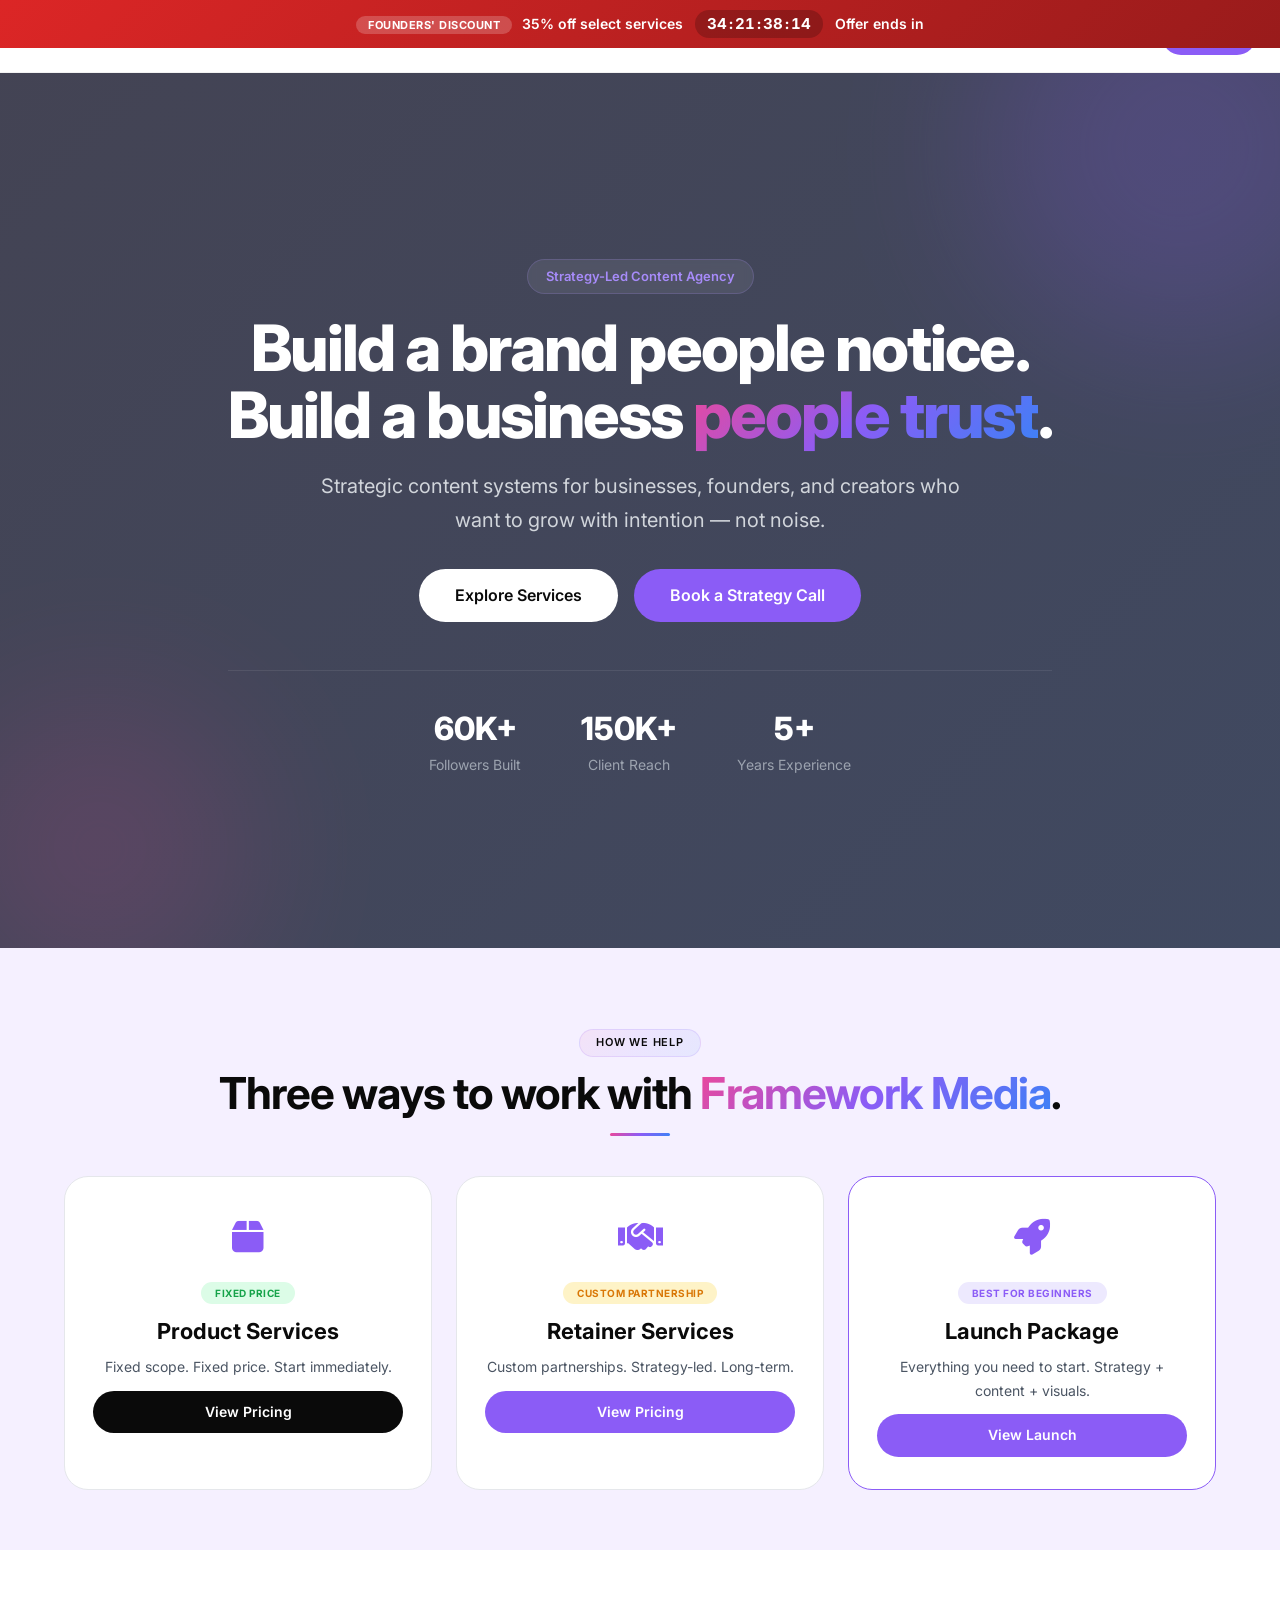
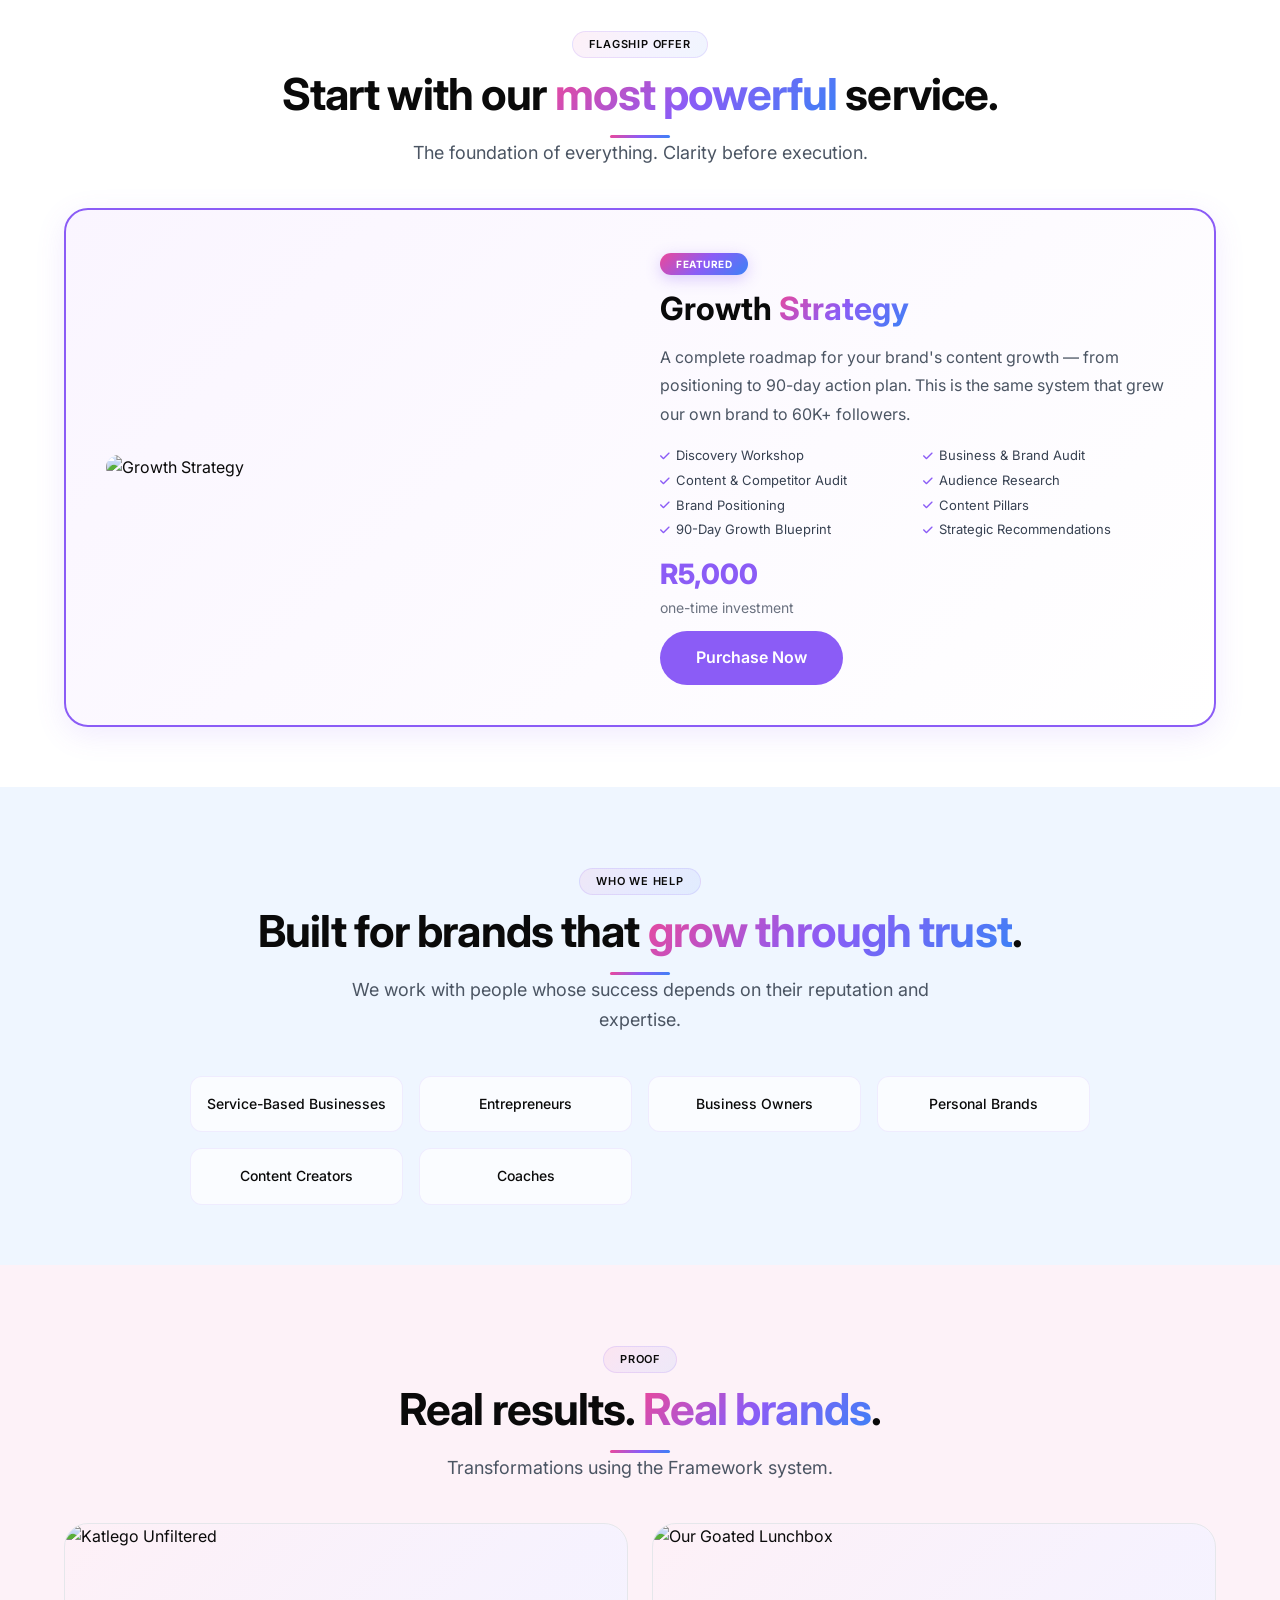
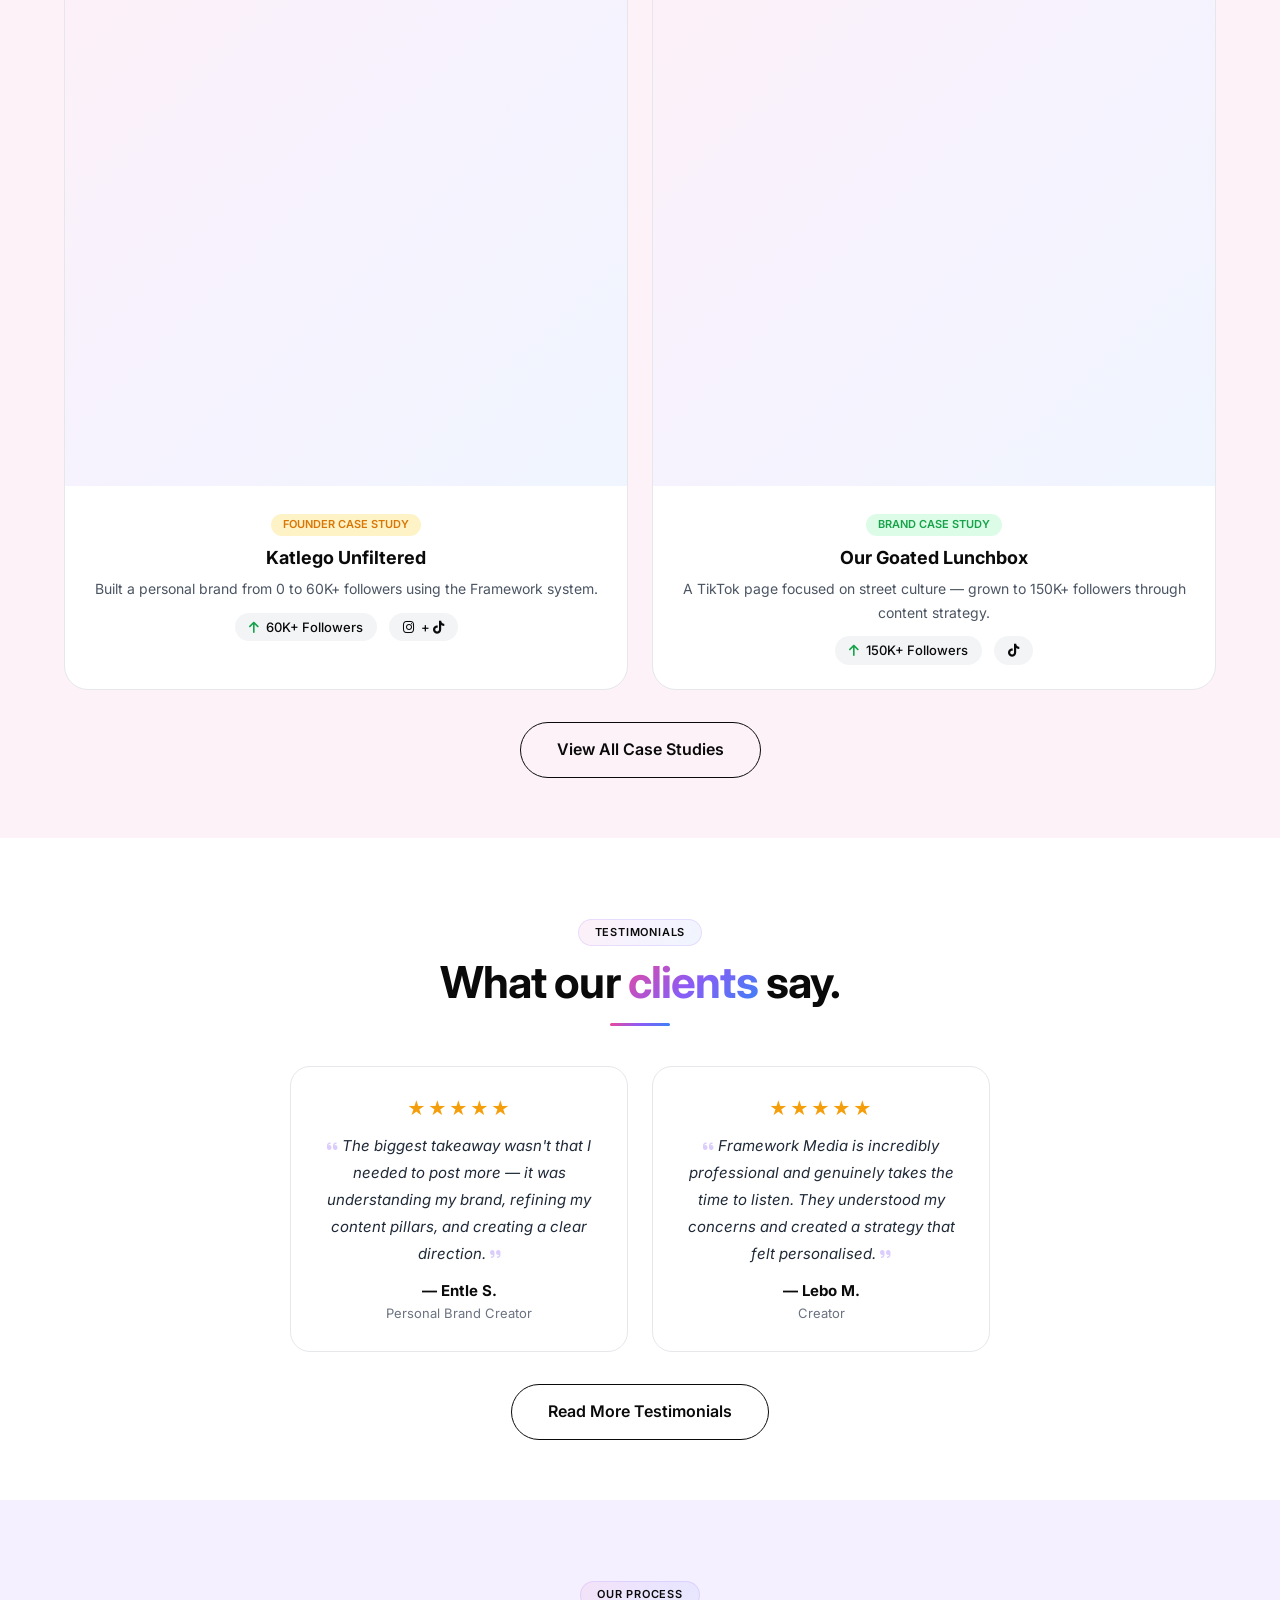
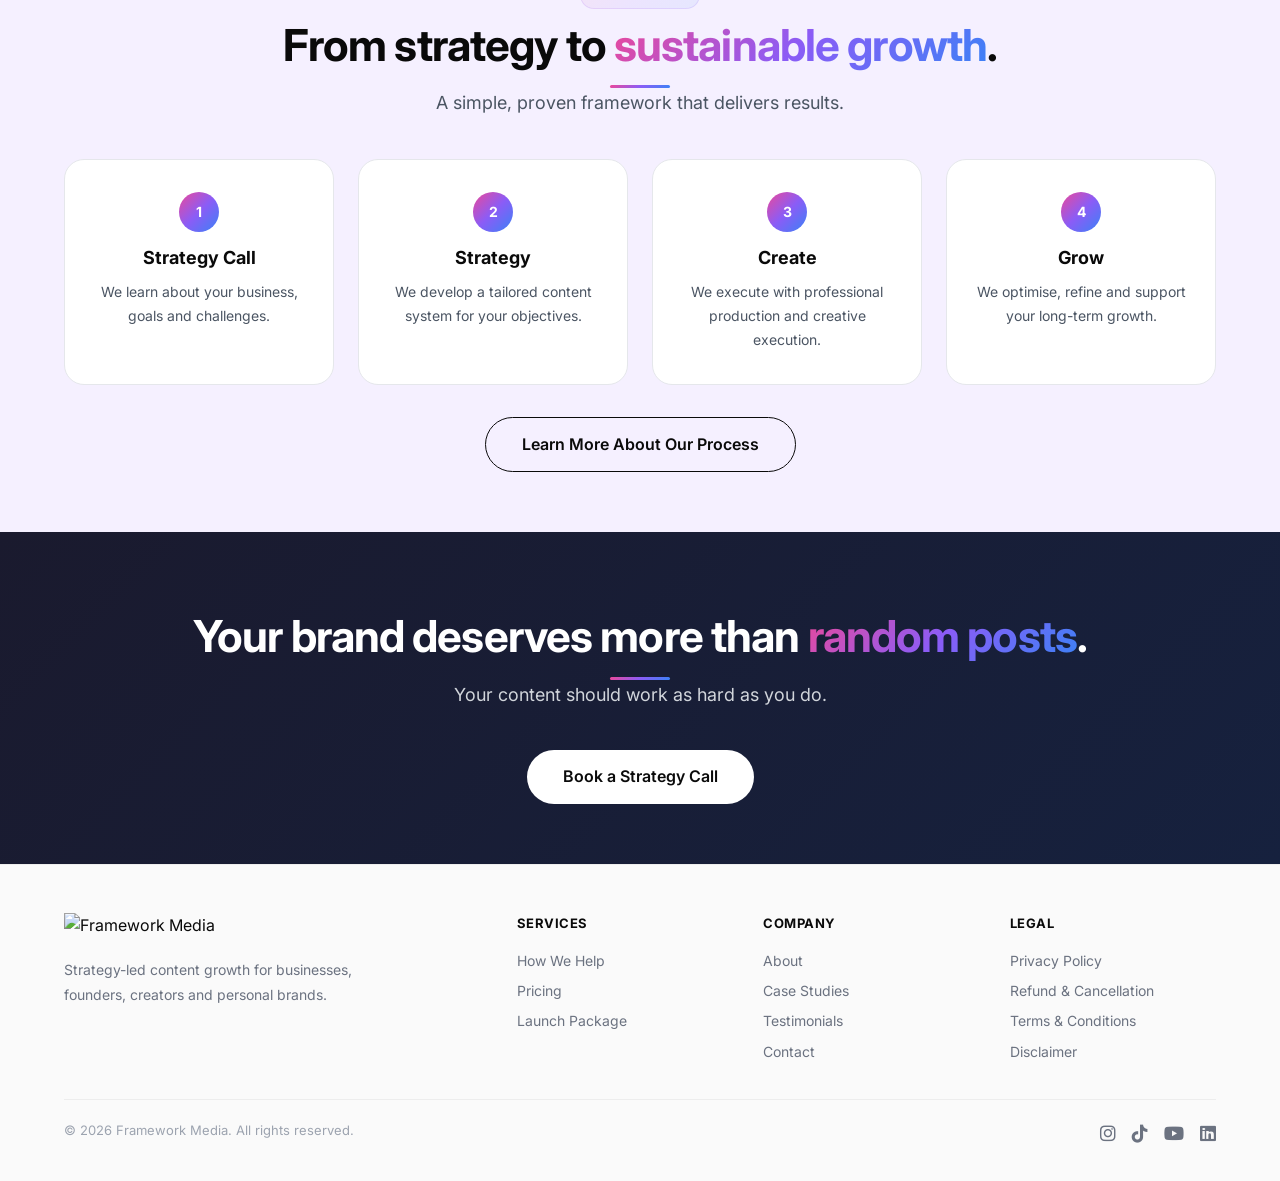
==== index.html @ 3e031ce5 "Update index.html" ====
<!DOCTYPE html>
<html lang="en">
<head>
    <meta charset="UTF-8" />
    <meta name="viewport" content="width=device-width, initial-scale=1.0"/>
    <title>Framework Media — Strategy-Led Content Growth Agency</title>
    <meta name="description" content="Strategy-led content growth for businesses, founders, creators and personal brands. Build authority, trust and revenue through content." />
    <link rel="stylesheet" href="https://cdnjs.cloudflare.com/ajax/libs/font-awesome/6.0.0-beta3/css/all.min.css">
    <link rel="preconnect" href="https://fonts.googleapis.com">
    <link rel="preconnect" href="https://fonts.gstatic.com" crossorigin>
    <link href="https://fonts.googleapis.com/css2?family=Inter:opsz,wght@14..32,300;14..32,400;14..32,500;14..32,600;14..32,700;14..32,800&display=swap" rel="stylesheet">
    <link rel="stylesheet" href="css/styles.css">
    <style>
        /* ===== DISCOUNT BANNER ===== */
        .discount-banner {
            background: linear-gradient(135deg, #dc2626, #991b1b);
            padding: 10px 20px;
            text-align: center;
            color: white;
            font-weight: 600;
            font-size: 14px;
            position: relative;
            z-index: 1001;
        }
        .discount-banner .timer {
            display: inline-flex;
            gap: 2px;
            font-weight: 700;
            background: rgba(0,0,0,0.2);
            padding: 2px 12px;
            border-radius: 40px;
            margin: 0 8px;
            font-size: 15px;
            font-variant-numeric: tabular-nums;
        }
        .discount-banner .timer span {
            min-width: 20px;
            display: inline-block;
            text-align: center;
        }
        .discount-banner .timer .colon {
            min-width: 4px;
        }
        .discount-banner .tag {
            background: rgba(255,255,255,0.2);
            padding: 2px 12px;
            border-radius: 40px;
            font-size: 11px;
            font-weight: 700;
            text-transform: uppercase;
            letter-spacing: 0.5px;
            margin-right: 6px;
        }

        /* ===== HERO ===== */
        .hero {
            min-height: 100vh;
            display: flex;
            align-items: center;
            justify-content: center;
            text-align: center;
            position: relative;
            padding: 120px 24px 80px;
            background: linear-gradient(135deg, rgba(26, 26, 46, 0.82), rgba(22, 33, 62, 0.82)), url('images/hero-bg.png') center/cover no-repeat;
            overflow: hidden;
        }
        .hero .orb-1 {
            position: absolute;
            width: 400px;
            height: 400px;
            background: var(--purple);
            border-radius: 50%;
            top: -100px;
            right: -100px;
            filter: blur(80px);
            opacity: 0.2;
            z-index: 0;
        }
        .hero .orb-2 {
            position: absolute;
            width: 300px;
            height: 300px;
            background: var(--pink);
            border-radius: 50%;
            bottom: -50px;
            left: -50px;
            filter: blur(80px);
            opacity: 0.15;
            z-index: 0;
        }
        .hero-content {
            position: relative;
            z-index: 2;
            max-width: 900px;
            margin: 0 auto;
        }
        .hero-tag {
            background: rgba(255,255,255,0.08);
            color: #a78bfa;
            font-weight: 600;
            font-size: 13px;
            padding: 6px 18px;
            border-radius: 40px;
            display: inline-block;
            margin-bottom: 20px;
            border: 1px solid rgba(167,139,250,0.2);
            backdrop-filter: blur(4px);
        }
        .hero h1 {
            font-size: 64px;
            font-weight: 800;
            letter-spacing: -0.03em;
            line-height: 1.05;
            margin-bottom: 20px;
            color: white;
        }
        .hero h1 .highlight {
            background: var(--gradient);
            -webkit-background-clip: text;
            -webkit-text-fill-color: transparent;
            background-clip: text;
        }
        .hero p {
            font-size: 20px;
            color: #d1d5db;
            max-width: 680px;
            margin: 0 auto 32px;
            line-height: 1.7;
        }
        .hero-actions {
            display: flex;
            gap: 16px;
            flex-wrap: wrap;
            justify-content: center;
        }

        .hero-stats {
            display: flex;
            justify-content: center;
            gap: 60px;
            margin-top: 48px;
            padding-top: 32px;
            border-top: 1px solid rgba(255,255,255,0.08);
        }
        .hero-stats .stat {
            text-align: center;
        }
        .hero-stats .stat-number {
            font-size: 32px;
            font-weight: 800;
            color: white;
        }
        .hero-stats .stat-label {
            font-size: 14px;
            color: #9ca3af;
        }

        /* ===== THREE PATHS ===== */
        .three-paths-home {
            display: grid;
            grid-template-columns: 1fr 1fr 1fr;
            gap: 24px;
            margin-top: 20px;
        }

        /* ===== FLAGSHIP OFFER ===== */
        .flagship-section {
            display: grid;
            grid-template-columns: 1fr 1fr;
            gap: 40px;
            align-items: center;
            background: linear-gradient(135deg, #faf5ff, #ffffff);
            border-radius: 24px;
            padding: 40px;
            border: 2px solid var(--purple);
            box-shadow: 0 8px 30px rgba(139, 92, 246, 0.12);
            margin-top: 20px;
        }
        .flagship-section .flagship-image img {
            width: 100%;
            border-radius: 16px;
            display: block;
        }
        .flagship-section .flagship-content .flagship-badge {
            display: inline-block;
            background: var(--gradient);
            color: white;
            font-size: 10px;
            font-weight: 700;
            text-transform: uppercase;
            letter-spacing: 0.5px;
            padding: 3px 16px;
            border-radius: 40px;
            margin-bottom: 8px;
            box-shadow: 0 4px 15px rgba(139, 92, 246, 0.3);
        }
        .flagship-section .flagship-content h2 {
            font-size: 32px;
            font-weight: 700;
            margin-bottom: 8px;
        }
        .flagship-section .flagship-content h2 .highlight {
            background: var(--gradient);
            -webkit-background-clip: text;
            -webkit-text-fill-color: transparent;
            background-clip: text;
        }
        .flagship-section .flagship-content p {
            color: #4b5563;
            font-size: 16px;
            line-height: 1.8;
            margin-bottom: 16px;
        }
        .flagship-section .flagship-content .price {
            font-size: 28px;
            font-weight: 800;
            color: var(--purple);
        }
        .flagship-section .flagship-content .price-sub {
            font-size: 14px;
            color: #6b7280;
            margin-bottom: 12px;
        }
        .flagship-section .flagship-content .flagship-features {
            display: grid;
            grid-template-columns: 1fr 1fr;
            gap: 4px 12px;
            margin: 12px 0;
        }
        .flagship-section .flagship-content .flagship-features span {
            font-size: 13px;
            color: #374151;
            display: flex;
            align-items: center;
            gap: 6px;
        }
        .flagship-section .flagship-content .flagship-features span i {
            color: var(--purple);
            font-size: 11px;
        }

        /* ===== WHO WE HELP ===== */
        .help-grid {
            display: grid;
            grid-template-columns: repeat(4, 1fr);
            gap: 16px;
            max-width: 900px;
            margin: 20px auto 0;
        }
        .help-item {
            background: rgba(255,255,255,0.7);
            border-radius: 12px;
            padding: 16px 12px;
            border: 1px solid rgba(139,92,246,0.1);
            text-align: center;
            font-weight: 500;
            font-size: 14px;
            transition: all 0.3s ease;
        }
        .help-item:hover {
            border-color: var(--purple);
            background: rgba(255,255,255,0.95);
            transform: translateY(-2px);
        }

        /* ===== CASE STUDIES ===== */
        .case-grid {
            display: grid;
            grid-template-columns: 1fr 1fr;
            gap: 24px;
        }
        .case-card {
            background: white;
            border-radius: 24px;
            border: 1px solid #e5e7eb;
            overflow: hidden;
            transition: all 0.3s ease;
        }
        .case-card:hover {
            border-color: var(--purple);
            transform: translateY(-4px);
            box-shadow: var(--shadow-hover);
        }
        .case-card .case-image {
            aspect-ratio: 1 / 1;
            background: var(--gradient-subtle);
            display: flex;
            align-items: center;
            justify-content: center;
            overflow: hidden;
        }
        .case-card .case-image img {
            width: 100%;
            height: 100%;
            object-fit: cover;
        }
        .case-card .case-content { padding: 24px; text-align: center; }
        .case-card .case-content .badge { font-size: 11px; font-weight: 600; text-transform: uppercase; padding: 2px 12px; border-radius: 40px; display: inline-block; margin-bottom: 8px; }
        .case-card .case-content h4 { font-size: 18px; font-weight: 700; margin-bottom: 4px; }
        .case-card .case-content p { color: #4b5563; font-size: 14px; line-height: 1.7; }
        .case-card .case-content .stats { display: flex; gap: 12px; justify-content: center; margin-top: 12px; flex-wrap: wrap; }
        .case-card .case-content .stats span { background: #f3f4f6; padding: 4px 14px; border-radius: 40px; font-size: 13px; font-weight: 500; }

        /* ===== TESTIMONIALS ===== */
        .testimonial-grid {
            display: grid;
            grid-template-columns: 1fr 1fr;
            gap: 24px;
            max-width: 700px;
            margin: 0 auto;
        }
        .testimonial-card {
            background: white;
            border-radius: 20px;
            padding: 28px 24px;
            border: 1px solid #e5e7eb;
            text-align: center;
            transition: all 0.3s ease;
        }
        .testimonial-card:hover {
            border-color: var(--purple);
            transform: translateY(-4px);
            box-shadow: var(--shadow-hover);
        }
        .testimonial-card .stars { color: #f59e0b; font-size: 18px; letter-spacing: 2px; margin-bottom: 8px; }
        .testimonial-card .quote { font-size: 15px; line-height: 1.8; color: #1f2937; font-style: italic; margin-bottom: 12px; }
        .testimonial-card .quote i { color: var(--purple); opacity: 0.3; font-size: 12px; }
        .testimonial-card .author { font-weight: 700; color: var(--black); font-size: 15px; }
        .testimonial-card .author-title { font-size: 13px; color: #6b7280; }

        /* ===== PROCESS ===== */
        .process-grid {
            display: grid;
            grid-template-columns: repeat(4, 1fr);
            gap: 24px;
        }
        .process-step {
            background: white;
            border-radius: 20px;
            padding: 32px 24px;
            border: 1px solid #e5e7eb;
            text-align: center;
            transition: all 0.3s ease;
        }
        .process-step:hover {
            border-color: var(--purple);
            transform: translateY(-4px);
            box-shadow: var(--shadow-hover);
        }
        .process-step .step-number {
            display: inline-block;
            background: var(--gradient);
            color: white;
            font-weight: 700;
            font-size: 14px;
            width: 40px;
            height: 40px;
            line-height: 40px;
            border-radius: 50%;
            margin-bottom: 12px;
        }
        .process-step h4 { font-size: 18px; font-weight: 700; margin-bottom: 8px; }
        .process-step p { color: #4b5563; font-size: 14px; line-height: 1.7; }

        .trust-strip {
            display: flex;
            justify-content: center;
            align-items: center;
            gap: 48px;
            flex-wrap: wrap;
            padding: 20px 0;
        }
        .trust-strip .logo-item {
            font-size: 14px;
            font-weight: 600;
            color: #6b7280;
            opacity: 0.6;
            letter-spacing: 0.5px;
        }

        @media (max-width: 992px) {
            .three-paths-home { grid-template-columns: 1fr 1fr; }
            .flagship-section { grid-template-columns: 1fr; text-align: center; }
            .flagship-section .flagship-content .flagship-features { grid-template-columns: 1fr 1fr; }
            .help-grid { grid-template-columns: 1fr 1fr; }
            .case-grid { grid-template-columns: 1fr; }
            .process-grid { grid-template-columns: 1fr 1fr; }
            .hero-stats { gap: 30px; flex-wrap: wrap; }
        }

        @media (max-width: 768px) {
            .discount-banner { font-size: 12px; padding: 6px 12px; }
            .discount-banner .timer { font-size: 12px; padding: 1px 8px; }
            .discount-banner .timer span { min-width: 14px; }
            .hero { padding: 100px 16px 60px; }
            .hero h1 { font-size: 32px; }
            .hero p { font-size: 16px; }
            .hero-actions { flex-direction: column; align-items: center; }
            .hero-actions .btn-white,
            .hero-actions .btn-purple { width: 100%; max-width: 320px; text-align: center; }
            .three-paths-home { grid-template-columns: 1fr; }
            .flagship-section { padding: 24px; }
            .flagship-section .flagship-content h2 { font-size: 26px; }
            .flagship-section .flagship-content .flagship-features { grid-template-columns: 1fr; }
            .help-grid { grid-template-columns: 1fr; }
            .testimonial-grid { grid-template-columns: 1fr; }
            .process-grid { grid-template-columns: 1fr; }
            .hero-stats .stat-number { font-size: 24px; }
            .trust-strip { gap: 24px; }
        }

        @media (max-width: 480px) {
            .discount-banner { font-size: 10px; padding: 4px 8px; }
            .discount-banner .timer { font-size: 10px; padding: 1px 6px; }
            .discount-banner .timer span { min-width: 12px; }
            .discount-banner .tag { font-size: 8px; padding: 1px 8px; }
            .hero h1 { font-size: 28px; }
            .hero-tag { font-size: 10px; padding: 3px 12px; }
            .hero-stats { gap: 20px; }
            .hero-stats .stat-number { font-size: 20px; }
            .flagship-section .flagship-content h2 { font-size: 22px; }
            .flagship-section .flagship-content .price { font-size: 24px; }
        }
    </style>
</head>
<body>

    <!-- ====== DISCOUNT BANNER ====== -->
    <div class="discount-banner" id="discountBanner">
        <span class="tag">Founders' Discount</span>
        35% off select services
        <span class="timer" id="countdownTimer">
            <span id="days">00</span><span class="colon">:</span>
            <span id="hours">00</span><span class="colon">:</span>
            <span id="minutes">00</span><span class="colon">:</span>
            <span id="seconds">00</span>
        </span>
        <span>Offer ends in</span>
    </div>

    <!-- ====== NAVBAR ====== -->
    <header class="navbar" id="navbar">
        <a href="index.html" class="logo">
            <img src="images/logo.png" alt="Framework Media" />
        </a>
        <button class="nav-toggle" id="navToggle" aria-label="Toggle navigation">
            <i class="fas fa-bars"></i>
        </button>
        <nav class="nav-links" id="navLinks">
            <a href="services.html">Services</a>
            <a href="pricing.html">Pricing</a>
            <a href="launch.html">Launch</a>
            <a href="case-studies.html">Case Studies</a>
            <a href="testimonials.html">Testimonials</a>
            <a href="about.html">About</a>
            <a href="contact.html" class="nav-cta">Contact</a>
        </nav>
    </header>

    <!-- ====== HERO ====== -->
    <section class="hero">
        <div class="orb-1"></div>
        <div class="orb-2"></div>
        <div class="hero-content">
            <span class="hero-tag">Strategy-Led Content Agency</span>
            <h1>Build a brand people notice.<br>Build a business <span class="highlight">people trust</span>.</h1>
            <p>Strategic content systems for businesses, founders, and creators who want to grow with intention — not noise.</p>
            <div class="hero-actions">
                <a href="services.html" class="btn-white">Explore Services</a>
                <a href="https://calendly.com/hello-frameworkmedia/15min" target="_blank" class="btn-purple">Book a Strategy Call</a>
            </div>
            <div class="hero-stats">
                <div class="stat">
                    <div class="stat-number">60K+</div>
                    <div class="stat-label">Followers Built</div>
                </div>
                <div class="stat">
                    <div class="stat-number">150K+</div>
                    <div class="stat-label">Client Reach</div>
                </div>
                <div class="stat">
                    <div class="stat-number">5+</div>
                    <div class="stat-label">Years Experience</div>
                </div>
            </div>
        </div>
    </section>

    <!-- ====== THREE PATHS ====== -->
    <section class="section-full section-full-light-purple">
        <div class="container">
            <div class="section-header">
                <span class="pill reveal">How We Help</span>
                <h2 class="section-title">Three ways to work with <span class="highlight">Framework Media</span>.</h2>
                <div class="accent-line"></div>
            </div>

            <div class="three-paths-home">
                <div class="path-card reveal">
                    <span class="icon"><i class="fas fa-box"></i></span>
                    <span class="badge badge-green">Fixed Price</span>
                    <h3>Product Services</h3>
                    <p>Fixed scope. Fixed price. Start immediately.</p>
                    <a href="pricing.html" class="btn-primary btn-small" style="width:100%;">View Pricing</a>
                </div>

                <div class="path-card reveal">
                    <span class="icon"><i class="fas fa-handshake"></i></span>
                    <span class="badge badge-gold">Custom Partnership</span>
                    <h3>Retainer Services</h3>
                    <p>Custom partnerships. Strategy-led. Long-term.</p>
                    <a href="pricing.html" class="btn-purple btn-small" style="width:100%;">View Pricing</a>
                </div>

                <div class="path-card reveal" style="border-color:var(--purple);">
                    <span class="icon"><i class="fas fa-rocket"></i></span>
                    <span class="badge badge-purple">Best for Beginners</span>
                    <h3>Launch Package</h3>
                    <p>Everything you need to start. Strategy + content + visuals.</p>
                    <a href="launch.html" class="btn-purple btn-small" style="width:100%;">View Launch</a>
                </div>
            </div>
        </div>
    </section>

    <!-- ====== FLAGSHIP OFFER ====== -->
    <section class="section-full section-full-white">
        <div class="container">
            <div class="section-header">
                <span class="pill reveal">Flagship Offer</span>
                <h2 class="section-title">Start with our <span class="highlight">most powerful</span> service.</h2>
                <div class="accent-line"></div>
                <p class="section-sub">The foundation of everything. Clarity before execution.</p>
            </div>

            <div class="flagship-section reveal">
                <div class="flagship-image">
                    <img src="images/hero-bg.png" alt="Growth Strategy" />
                </div>
                <div class="flagship-content">
                    <span class="flagship-badge">Featured</span>
                    <h2>Growth <span class="highlight">Strategy</span></h2>
                    <p>A complete roadmap for your brand's content growth — from positioning to 90-day action plan. This is the same system that grew our own brand to 60K+ followers.</p>
                    <div class="flagship-features">
                        <span><i class="fas fa-check"></i> Discovery Workshop</span>
                        <span><i class="fas fa-check"></i> Business & Brand Audit</span>
                        <span><i class="fas fa-check"></i> Content & Competitor Audit</span>
                        <span><i class="fas fa-check"></i> Audience Research</span>
                        <span><i class="fas fa-check"></i> Brand Positioning</span>
                        <span><i class="fas fa-check"></i> Content Pillars</span>
                        <span><i class="fas fa-check"></i> 90-Day Growth Blueprint</span>
                        <span><i class="fas fa-check"></i> Strategic Recommendations</span>
                    </div>
                    <div class="price">R5,000</div>
                    <div class="price-sub">one-time investment</div>
                    <a href="product-services.html#growth-strategy" class="btn-purple" style="display:inline-block;">Purchase Now</a>
                </div>
            </div>
        </div>
    </section>

    <!-- ====== WHO WE HELP ====== -->
    <section class="section-full section-full-light-blue">
        <div class="container">
            <div class="section-header">
                <span class="pill reveal">Who We Help</span>
                <h2 class="section-title">Built for brands that <span class="highlight">grow through trust</span>.</h2>
                <div class="accent-line"></div>
                <p class="section-sub">We work with people whose success depends on their reputation and expertise.</p>
            </div>

            <div class="help-grid stagger">
                <div class="help-item">Service-Based Businesses</div>
                <div class="help-item">Entrepreneurs</div>
                <div class="help-item">Business Owners</div>
                <div class="help-item">Personal Brands</div>
                <div class="help-item">Content Creators</div>
                <div class="help-item">Coaches</div>
                <div class="help-item">Consultants</div>
                <div class="help-item">Thought Leaders</div>
            </div>
        </div>
    </section>

    <!-- ====== CASE STUDIES ====== -->
    <section class="section-full section-full-light-pink">
        <div class="container">
            <div class="section-header">
                <span class="pill reveal">Proof</span>
                <h2 class="section-title">Real results. <span class="highlight">Real brands</span>.</h2>
                <div class="accent-line"></div>
                <p class="section-sub">Transformations using the Framework system.</p>
            </div>

            <div class="case-grid">
                <div class="case-card reveal-left">
                    <div class="case-image">
                        <img src="images/katlego-unfiltered.png" alt="Katlego Unfiltered" />
                    </div>
                    <div class="case-content">
                        <span class="badge" style="background:#fef3c7;color:#d97706;">Founder Case Study</span>
                        <h4>Katlego Unfiltered</h4>
                        <p>Built a personal brand from 0 to 60K+ followers using the Framework system.</p>
                        <div class="stats">
                            <span><i class="fas fa-arrow-up" style="color:#16a34a;margin-right:4px;"></i> 60K+ Followers</span>
                            <span><i class="fab fa-instagram" style="margin-right:4px;"></i> + <i class="fab fa-tiktok"></i></span>
                        </div>
                    </div>
                </div>

                <div class="case-card reveal-right">
                    <div class="case-image">
                        <img src="images/goated-lunchbox.png" alt="Our Goated Lunchbox" />
                    </div>
                    <div class="case-content">
                        <span class="badge" style="background:#dcfce7;color:#16a34a;">Brand Case Study</span>
                        <h4>Our Goated Lunchbox</h4>
                        <p>A TikTok page focused on street culture — grown to 150K+ followers through content strategy.</p>
                        <div class="stats">
                            <span><i class="fas fa-arrow-up" style="color:#16a34a;margin-right:4px;"></i> 150K+ Followers</span>
                            <span><i class="fab fa-tiktok"></i></span>
                        </div>
                    </div>
                </div>
            </div>

            <div style="text-align:center;margin-top:32px;">
                <a href="case-studies.html" class="btn-outline">View All Case Studies</a>
            </div>
        </div>
    </section>

    <!-- ====== TESTIMONIALS ====== -->
    <section class="section-full section-full-white">
        <div class="container">
            <div class="section-header">
                <span class="pill reveal">Testimonials</span>
                <h2 class="section-title">What our <span class="highlight">clients</span> say.</h2>
                <div class="accent-line"></div>
            </div>

            <div class="testimonial-grid stagger">
                <div class="testimonial-card">
                    <div class="stars">★★★★★</div>
                    <div class="quote"><i class="fas fa-quote-left" style="color:var(--purple);opacity:0.3;font-size:12px;"></i> The biggest takeaway wasn't that I needed to post more — it was understanding my brand, refining my content pillars, and creating a clear direction. <i class="fas fa-quote-right" style="color:var(--purple);opacity:0.3;font-size:12px;"></i></div>
                    <div class="author">— Entle S.</div>
                    <div class="author-title">Personal Brand Creator</div>
                </div>

                <div class="testimonial-card">
                    <div class="stars">★★★★★</div>
                    <div class="quote"><i class="fas fa-quote-left" style="color:var(--purple);opacity:0.3;font-size:12px;"></i> Framework Media is incredibly professional and genuinely takes the time to listen. They understood my concerns and created a strategy that felt personalised. <i class="fas fa-quote-right" style="color:var(--purple);opacity:0.3;font-size:12px;"></i></div>
                    <div class="author">— Lebo M.</div>
                    <div class="author-title">Creator</div>
                </div>
            </div>

            <div style="text-align:center;margin-top:32px;">
                <a href="testimonials.html" class="btn-outline">Read More Testimonials</a>
            </div>
        </div>
    </section>

    <!-- ====== PROCESS ====== -->
    <section class="section-full section-full-light-purple">
        <div class="container">
            <div class="section-header">
                <span class="pill reveal">Our Process</span>
                <h2 class="section-title">From strategy to <span class="highlight">sustainable growth</span>.</h2>
                <div class="accent-line"></div>
                <p class="section-sub">A simple, proven framework that delivers results.</p>
            </div>

            <div class="process-grid stagger">
                <div class="process-step">
                    <div class="step-number">1</div>
                    <h4>Strategy Call</h4>
                    <p>We learn about your business, goals and challenges.</p>
                </div>
                <div class="process-step">
                    <div class="step-number">2</div>
                    <h4>Strategy</h4>
                    <p>We develop a tailored content system for your objectives.</p>
                </div>
                <div class="process-step">
                    <div class="step-number">3</div>
                    <h4>Create</h4>
                    <p>We execute with professional production and creative execution.</p>
                </div>
                <div class="process-step">
                    <div class="step-number">4</div>
                    <h4>Grow</h4>
                    <p>We optimise, refine and support your long-term growth.</p>
                </div>
            </div>

            <div style="text-align:center;margin-top:32px;">
                <a href="services.html" class="btn-outline">Learn More About Our Process</a>
            </div>
        </div>
    </section>

    <!-- ====== FINAL CTA ====== -->
    <section class="section-full section-full-dark">
        <div class="container">
            <div class="section-header">
                <h2 class="section-title">Your brand deserves more than <span class="highlight">random posts</span>.</h2>
                <div class="accent-line"></div>
                <p class="section-sub">Your content should work as hard as you do.</p>
            </div>

            <div style="text-align:center;">
                <a href="https://calendly.com/hello-frameworkmedia/15min" target="_blank" class="btn-white">Book a Strategy Call</a>
            </div>
        </div>
    </section>

    <!-- ====== FOOTER ====== -->
    <footer class="footer">
        <div class="container">
            <div class="footer-grid">
                <div class="footer-brand">
                    <a href="index.html" class="logo" style="display:inline-block;">
                        <img src="images/logo.png" alt="Framework Media" style="height:36px;width:auto;" />
                    </a>
                    <p>Strategy-led content growth for businesses, founders, creators and personal brands.</p>
                </div>

                <div class="footer-col">
                    <h4>Services</h4>
                    <a href="services.html">How We Help</a>
                    <a href="pricing.html">Pricing</a>
                    <a href="launch.html">Launch Package</a>
                </div>

                <div class="footer-col">
                    <h4>Company</h4>
                    <a href="about.html">About</a>
                    <a href="case-studies.html">Case Studies</a>
                    <a href="testimonials.html">Testimonials</a>
                    <a href="contact.html">Contact</a>
                </div>

                <div class="footer-col">
                    <h4>Legal</h4>
                    <a href="privacy-policy.pdf" target="_blank">Privacy Policy</a>
                    <a href="refund-policy.pdf" target="_blank">Refund &amp; Cancellation</a>
                    <a href="terms-conditions.pdf" target="_blank">Terms &amp; Conditions</a>
                    <a href="disclaimer.pdf" target="_blank">Disclaimer</a>
                </div>
            </div>

            <div class="footer-bottom">
                <span>&copy; 2026 Framework Media. All rights reserved.</span>
                <div class="social-icons">
                    <a href="https://www.instagram.com/katlego_unfiltered/" target="_blank"><i class="fab fa-instagram"></i></a>
                    <a href="https://www.tiktok.com/@katlegounfiltered" target="_blank"><i class="fab fa-tiktok"></i></a>
                    <a href="#" target="_blank"><i class="fab fa-youtube"></i></a>
                    <a href="#" target="_blank"><i class="fab fa-linkedin"></i></a>
                </div>
            </div>
        </div>
    </footer>

    <a href="#" class="back-to-top" id="backToTop" aria-label="Back to top">
        <i class="fas fa-chevron-up"></i>
    </a>

    <script src="js/main.js"></script>
    <script>
        // ================================================
        // ===== COUNTDOWN TIMER (34 days) =====
        // ================================================
        (function() {
            const countdownDate = new Date();
            countdownDate.setDate(countdownDate.getDate() + 34);
            countdownDate.setHours(23, 59, 59, 999);

            function updateTimer() {
                const now = new Date().getTime();
                const distance = countdownDate.getTime() - now;

                if (distance < 0) {
                    document.getElementById('countdownTimer').innerHTML = "Offer Ended";
                    return;
                }

                const days = Math.floor(distance / (1000 * 60 * 60 * 24));
                const hours = Math.floor((distance % (1000 * 60 * 60 * 24)) / (1000 * 60 * 60));
                const minutes = Math.floor((distance % (1000 * 60 * 60)) / (1000 * 60));
                const seconds = Math.floor((distance % (1000 * 60)) / 1000);

                document.getElementById('days').textContent = String(days).padStart(2, '0');
                document.getElementById('hours').textContent = String(hours).padStart(2, '0');
                document.getElementById('minutes').textContent = String(minutes).padStart(2, '0');
                document.getElementById('seconds').textContent = String(seconds).padStart(2, '0');
            }

            updateTimer();
            setInterval(updateTimer, 1000);
        })();
    </script>
</body>
</html>
---- css/styles.css ----
/* ===== RESET & BASE ===== */
* {
    margin: 0;
    padding: 0;
    box-sizing: border-box;
}

:root {
    --black: #0a0a0a;
    --pink: #ec4899;
    --purple: #8b5cf6;
    --blue: #3b82f6;
    --gradient: linear-gradient(135deg, #ec4899, #8b5cf6, #3b82f6);
    --gradient-dark: linear-gradient(135deg, #1a1a2e, #16213e);
    --gradient-subtle: linear-gradient(135deg, rgba(236, 72, 153, 0.08), rgba(139, 92, 246, 0.08), rgba(59, 130, 246, 0.08));
    --bg-light-purple: #f5f0ff;
    --bg-light-pink: #fdf2f8;
    --bg-light-blue: #eff6ff;
    --shadow: 0 4px 20px rgba(0,0,0,0.06);
    --shadow-hover: 0 12px 40px rgba(139,92,246,0.12);
}

html { scroll-behavior: smooth; }

body {
    background: #ffffff;
    font-family: 'Inter', -apple-system, BlinkMacSystemFont, sans-serif;
    color: var(--black);
    line-height: 1.6;
    overflow-x: hidden;
}

.container {
    max-width: 1200px;
    margin: 0 auto;
    padding: 0 24px;
}

/* ===== BUTTONS ===== */
.btn-primary {
    background: var(--black);
    color: white;
    border: none;
    padding: 14px 36px;
    border-radius: 40px;
    font-weight: 600;
    font-size: 16px;
    cursor: pointer;
    transition: all 0.3s ease;
    display: inline-block;
    text-decoration: none;
    text-align: center;
}
.btn-primary:hover {
    background: #2a2a2a;
    transform: translateY(-2px);
    box-shadow: 0 8px 30px rgba(0,0,0,0.12);
}

.btn-outline {
    background: transparent;
    color: var(--black);
    border: 1.5px solid var(--black);
    padding: 14px 36px;
    border-radius: 40px;
    font-weight: 600;
    font-size: 16px;
    cursor: pointer;
    transition: all 0.3s ease;
    display: inline-block;
    text-decoration: none;
    text-align: center;
}
.btn-outline:hover {
    background: var(--black);
    color: white;
    transform: translateY(-2px);
    box-shadow: 0 8px 30px rgba(0,0,0,0.1);
}

.btn-purple {
    background: var(--purple);
    color: white;
    border: none;
    padding: 14px 36px;
    border-radius: 40px;
    font-weight: 600;
    font-size: 16px;
    cursor: pointer;
    transition: all 0.3s ease;
    display: inline-block;
    text-decoration: none;
    text-align: center;
}
.btn-purple:hover {
    background: #7c3aed;
    transform: translateY(-2px);
    box-shadow: 0 8px 30px rgba(139,92,246,0.3);
}

.btn-white {
    background: white;
    color: var(--black);
    border: none;
    padding: 14px 36px;
    border-radius: 40px;
    font-weight: 600;
    font-size: 16px;
    cursor: pointer;
    transition: all 0.3s ease;
    display: inline-block;
    text-decoration: none;
    text-align: center;
}
.btn-white:hover {
    transform: translateY(-2px);
    box-shadow: 0 8px 30px rgba(0,0,0,0.1);
}

.btn-small {
    padding: 10px 24px;
    font-size: 14px;
    border-radius: 40px;
}

/* ===== BADGES ===== */
.badge-green { background: #dcfce7; color: #16a34a; }
.badge-gold { background: #fef3c7; color: #d97706; }
.badge-purple { background: #ede9fe; color: var(--purple); }

/* ===== NAVBAR ===== */
.navbar {
    display: flex;
    justify-content: space-between;
    align-items: center;
    padding: 16px 24px;
    background: white;
    position: fixed;
    top: 0;
    left: 0;
    right: 0;
    z-index: 1000;
    border-bottom: 1px solid rgba(0,0,0,0.05);
    transition: transform 0.4s ease, box-shadow 0.3s ease;
}
.navbar.hidden { transform: translateY(-100%); }
.navbar.scrolled { box-shadow: 0 4px 20px rgba(0,0,0,0.06); }

.logo {
    display: flex;
    align-items: center;
    gap: 10px;
    text-decoration: none;
    color: var(--black);
}
.logo img { height: 40px; width: auto; display: block; }

.nav-links {
    display: flex;
    gap: 28px;
    align-items: center;
    font-weight: 500;
}
.nav-links a {
    text-decoration: none;
    color: #1f2937;
    font-size: 14px;
    transition: color 0.3s ease;
    position: relative;
}
.nav-links a::after {
    content: '';
    position: absolute;
    bottom: -4px;
    left: 0;
    width: 0;
    height: 2px;
    background: var(--gradient);
    transition: width 0.3s ease;
}
.nav-links a:hover::after { width: 100%; }
.nav-links a:hover { color: var(--black); }
.nav-links a.active { color: var(--black); }
.nav-links a.active::after { width: 100%; }

.nav-cta {
    background: var(--purple);
    color: white !important;
    padding: 8px 20px;
    border-radius: 40px;
    font-weight: 600;
}
.nav-cta::after { display: none !important; }
.nav-cta:hover { background: #7c3aed; color: white !important; }

.nav-toggle {
    display: none;
    background: none;
    border: none;
    font-size: 24px;
    color: var(--black);
    cursor: pointer;
}

/* ===== SECTION HEADERS ===== */
.section-header {
    text-align: center;
    margin-bottom: 40px;
}

.section-title {
    font-size: 44px;
    font-weight: 700;
    letter-spacing: -0.02em;
    line-height: 1.1;
    margin-bottom: 12px;
}
.section-title .highlight {
    background: var(--gradient);
    -webkit-background-clip: text;
    -webkit-text-fill-color: transparent;
    background-clip: text;
}

.section-sub {
    font-size: 18px;
    color: #4b5563;
    max-width: 640px;
    margin: 0 auto;
    line-height: 1.7;
}

.accent-line {
    width: 60px;
    height: 3px;
    background: var(--gradient);
    border-radius: 4px;
    margin: 16px auto 0;
}

.section-full {
    width: 100%;
    padding: 80px 0 60px;
}
.section-full-white { background: #ffffff; }
.section-full-light-purple { background: var(--bg-light-purple); }
.section-full-light-pink { background: var(--bg-light-pink); }
.section-full-light-blue { background: var(--bg-light-blue); }
.section-full-dark {
    background: var(--gradient-dark);
    color: white;
}
.section-full-dark .section-title { color: white; }
.section-full-dark .section-sub { color: #d1d5db; }
.section-full-dark .accent-line { background: var(--gradient); }

/* ===== PILLS ===== */
.pill {
    display: inline-block;
    background: var(--gradient-subtle);
    color: var(--black);
    font-size: 11px;
    font-weight: 600;
    letter-spacing: 0.8px;
    text-transform: uppercase;
    padding: 4px 16px;
    border-radius: 40px;
    margin-bottom: 12px;
    border: 1px solid rgba(139,92,246,0.15);
}

/* ===== PATH CARDS ===== */
.path-card {
    background: white;
    border-radius: 24px;
    padding: 32px 28px;
    border: 1px solid #e5e7eb;
    text-align: center;
    transition: all 0.3s ease;
}
.path-card:hover {
    border-color: var(--purple);
    transform: translateY(-4px);
    box-shadow: var(--shadow-hover);
}
.path-card .icon {
    font-size: 36px;
    color: var(--purple);
    margin-bottom: 12px;
    display: block;
}
.path-card h3 { font-size: 22px; font-weight: 700; margin-bottom: 6px; }
.path-card p { color: #4b5563; font-size: 14px; line-height: 1.7; margin-bottom: 12px; }
.path-card .examples {
    font-size: 12px;
    color: #6b7280;
    margin-bottom: 16px;
    line-height: 1.6;
}
.path-card .badge {
    display: inline-block;
    font-size: 10px;
    font-weight: 700;
    text-transform: uppercase;
    letter-spacing: 0.5px;
    padding: 3px 14px;
    border-radius: 40px;
    margin-bottom: 10px;
}

/* ===== SERVICE GRIDS ===== */
.services-grid {
    display: grid;
    grid-template-columns: repeat(3, 1fr);
    gap: 24px;
    margin-top: 20px;
}
.service-card {
    background: white;
    border-radius: 20px;
    padding: 28px 24px;
    border: 1px solid #e5e7eb;
    transition: all 0.3s ease;
    display: flex;
    flex-direction: column;
}
.service-card:hover {
    border-color: var(--purple);
    transform: translateY(-4px);
    box-shadow: var(--shadow-hover);
}
.service-card .service-badge {
    font-size: 10px;
    font-weight: 700;
    text-transform: uppercase;
    letter-spacing: 0.5px;
    padding: 2px 12px;
    border-radius: 40px;
    display: inline-block;
    margin-bottom: 8px;
    width: fit-content;
}
.service-card .price {
    font-size: 22px;
    font-weight: 700;
    color: var(--purple);
    margin: 8px 0;
}
.service-card .price-range {
    font-size: 16px;
    font-weight: 600;
    color: var(--purple);
    margin: 8px 0;
}
.service-card h4 { font-size: 18px; font-weight: 700; margin-bottom: 6px; }
.service-card p { color: #4b5563; font-size: 14px; line-height: 1.6; flex: 1; }
.service-card .service-cta { margin-top: 16px; }

/* ===== PROCESS ===== */
.process-grid {
    display: grid;
    grid-template-columns: repeat(4, 1fr);
    gap: 24px;
}
.process-step {
    background: white;
    border-radius: 20px;
    padding: 32px 24px;
    border: 1px solid #e5e7eb;
    text-align: center;
    transition: all 0.3s ease;
}
.process-step:hover {
    border-color: var(--purple);
    transform: translateY(-4px);
    box-shadow: var(--shadow-hover);
}
.process-step .step-number {
    display: inline-block;
    background: var(--gradient);
    color: white;
    font-weight: 700;
    font-size: 14px;
    width: 40px;
    height: 40px;
    line-height: 40px;
    border-radius: 50%;
    margin-bottom: 12px;
}
.process-step h4 { font-size: 18px; font-weight: 700; margin-bottom: 8px; }
.process-step p { color: #4b5563; font-size: 14px; line-height: 1.7; }

/* ===== FOOTER ===== */
.footer {
    border-top: 1px solid rgba(0,0,0,0.05);
    padding: 48px 0 32px;
    background: #fafafa;
}
.footer-grid {
    display: grid;
    grid-template-columns: 2fr 1fr 1fr 1fr;
    gap: 40px;
    margin-bottom: 32px;
}
.footer-brand p {
    color: #6b7280;
    font-size: 14px;
    line-height: 1.8;
    max-width: 320px;
    margin-top: 8px;
}
.footer-col h4 {
    font-size: 13px;
    font-weight: 700;
    text-transform: uppercase;
    letter-spacing: 0.5px;
    color: var(--black);
    margin-bottom: 12px;
}
.footer-col a {
    display: block;
    color: #6b7280;
    text-decoration: none;
    font-size: 14px;
    padding: 4px 0;
    transition: color 0.3s ease;
}
.footer-col a:hover { color: var(--purple); }
.footer-bottom {
    border-top: 1px solid rgba(0,0,0,0.05);
    padding-top: 20px;
    display: flex;
    justify-content: space-between;
    flex-wrap: wrap;
    gap: 16px;
    color: #9ca3af;
    font-size: 13px;
}
.footer-bottom .social-icons {
    display: flex;
    gap: 16px;
}
.footer-bottom .social-icons a {
    color: #6b7280;
    font-size: 18px;
    transition: color 0.3s ease;
}
.footer-bottom .social-icons a:hover { color: var(--purple); }

/* ===== BACK TO TOP ===== */
.back-to-top {
    position: fixed;
    bottom: 30px;
    right: 30px;
    background: var(--purple);
    color: white;
    width: 48px;
    height: 48px;
    border-radius: 50%;
    display: flex;
    align-items: center;
    justify-content: center;
    text-decoration: none;
    box-shadow: 0 4px 20px rgba(139,92,246,0.3);
    transition: all 0.3s ease;
    z-index: 999;
    opacity: 0;
    visibility: hidden;
    transform: translateY(20px);
}
.back-to-top.visible {
    opacity: 1;
    visibility: visible;
    transform: translateY(0);
}
.back-to-top:hover {
    background: #7c3aed;
    transform: translateY(-3px);
    box-shadow: 0 8px 30px rgba(139,92,246,0.4);
}
.back-to-top i { font-size: 20px; }

/* ===== REVEAL ANIMATIONS ===== */
.reveal {
    opacity: 0;
    transform: translateY(40px);
    transition: all 0.7s ease;
}
.reveal.is-visible {
    opacity: 1;
    transform: translateY(0);
}
.reveal-left {
    opacity: 0;
    transform: translateX(-40px);
    transition: all 0.7s ease;
}
.reveal-left.is-visible {
    opacity: 1;
    transform: translateX(0);
}
.reveal-right {
    opacity: 0;
    transform: translateX(40px);
    transition: all 0.7s ease;
}
.reveal-right.is-visible {
    opacity: 1;
    transform: translateX(0);
}
.stagger > * {
    opacity: 0;
    transform: translateY(30px);
    transition: all 0.6s ease;
}
.stagger.is-visible > *:nth-child(1) { transition-delay: 0.05s; opacity: 1; transform: translateY(0); }
.stagger.is-visible > *:nth-child(2) { transition-delay: 0.10s; opacity: 1; transform: translateY(0); }
.stagger.is-visible > *:nth-child(3) { transition-delay: 0.15s; opacity: 1; transform: translateY(0); }
.stagger.is-visible > *:nth-child(4) { transition-delay: 0.20s; opacity: 1; transform: translateY(0); }
.stagger.is-visible > *:nth-child(5) { transition-delay: 0.25s; opacity: 1; transform: translateY(0); }
.stagger.is-visible > *:nth-child(6) { transition-delay: 0.30s; opacity: 1; transform: translateY(0); }

/* ===== RESPONSIVE ===== */
@media (max-width: 992px) {
    .services-grid { grid-template-columns: 1fr 1fr; }
    .process-grid { grid-template-columns: 1fr 1fr; }
    .footer-grid { grid-template-columns: 1fr 1fr; }
    .footer-brand { grid-column: 1 / -1; }
    .footer-brand p { max-width: 100%; }
}

@media (max-width: 768px) {
    .nav-toggle { display: block; }
    .nav-links {
        display: none;
        flex-direction: column;
        gap: 16px;
        padding: 20px 0;
        width: 100%;
        text-align: center;
        background: white;
        position: absolute;
        top: 100%;
        left: 0;
        right: 0;
        border-bottom: 1px solid rgba(0,0,0,0.05);
    }
    .nav-links.open { display: flex; }
    .navbar { padding: 12px 16px; flex-wrap: wrap; }
    .nav-links a { font-size: 16px; }
    .section-title { font-size: 30px; }
    .section-full { padding: 50px 0 30px; }
    .services-grid { grid-template-columns: 1fr; }
    .process-grid { grid-template-columns: 1fr; }
    .footer-grid { grid-template-columns: 1fr; gap: 24px; }
    .footer-bottom { flex-direction: column; align-items: center; text-align: center; }
    .back-to-top { bottom: 20px; right: 20px; width: 42px; height: 42px; }
    .back-to-top i { font-size: 18px; }
}

@media (max-width: 480px) {
    .logo img { height: 28px; }
    .section-title { font-size: 26px; }
    .back-to-top { bottom: 16px; right: 16px; width: 38px; height: 38px; }
    .back-to-top i { font-size: 16px; }
}

/* ===== WHAT'S INCLUDED LIST ===== */
.pricing-card .includes {
    margin: 12px 0;
    padding: 0;
    list-style: none;
    flex: 1;
}
.pricing-card .includes li {
    padding: 3px 0;
    display: flex;
    gap: 8px;
    align-items: center;
    font-size: 13px;
    color: #374151;
    line-height: 1.5;
}
.pricing-card .includes li i {
    color: var(--purple);
    font-size: 11px;
    flex-shrink: 0;
}
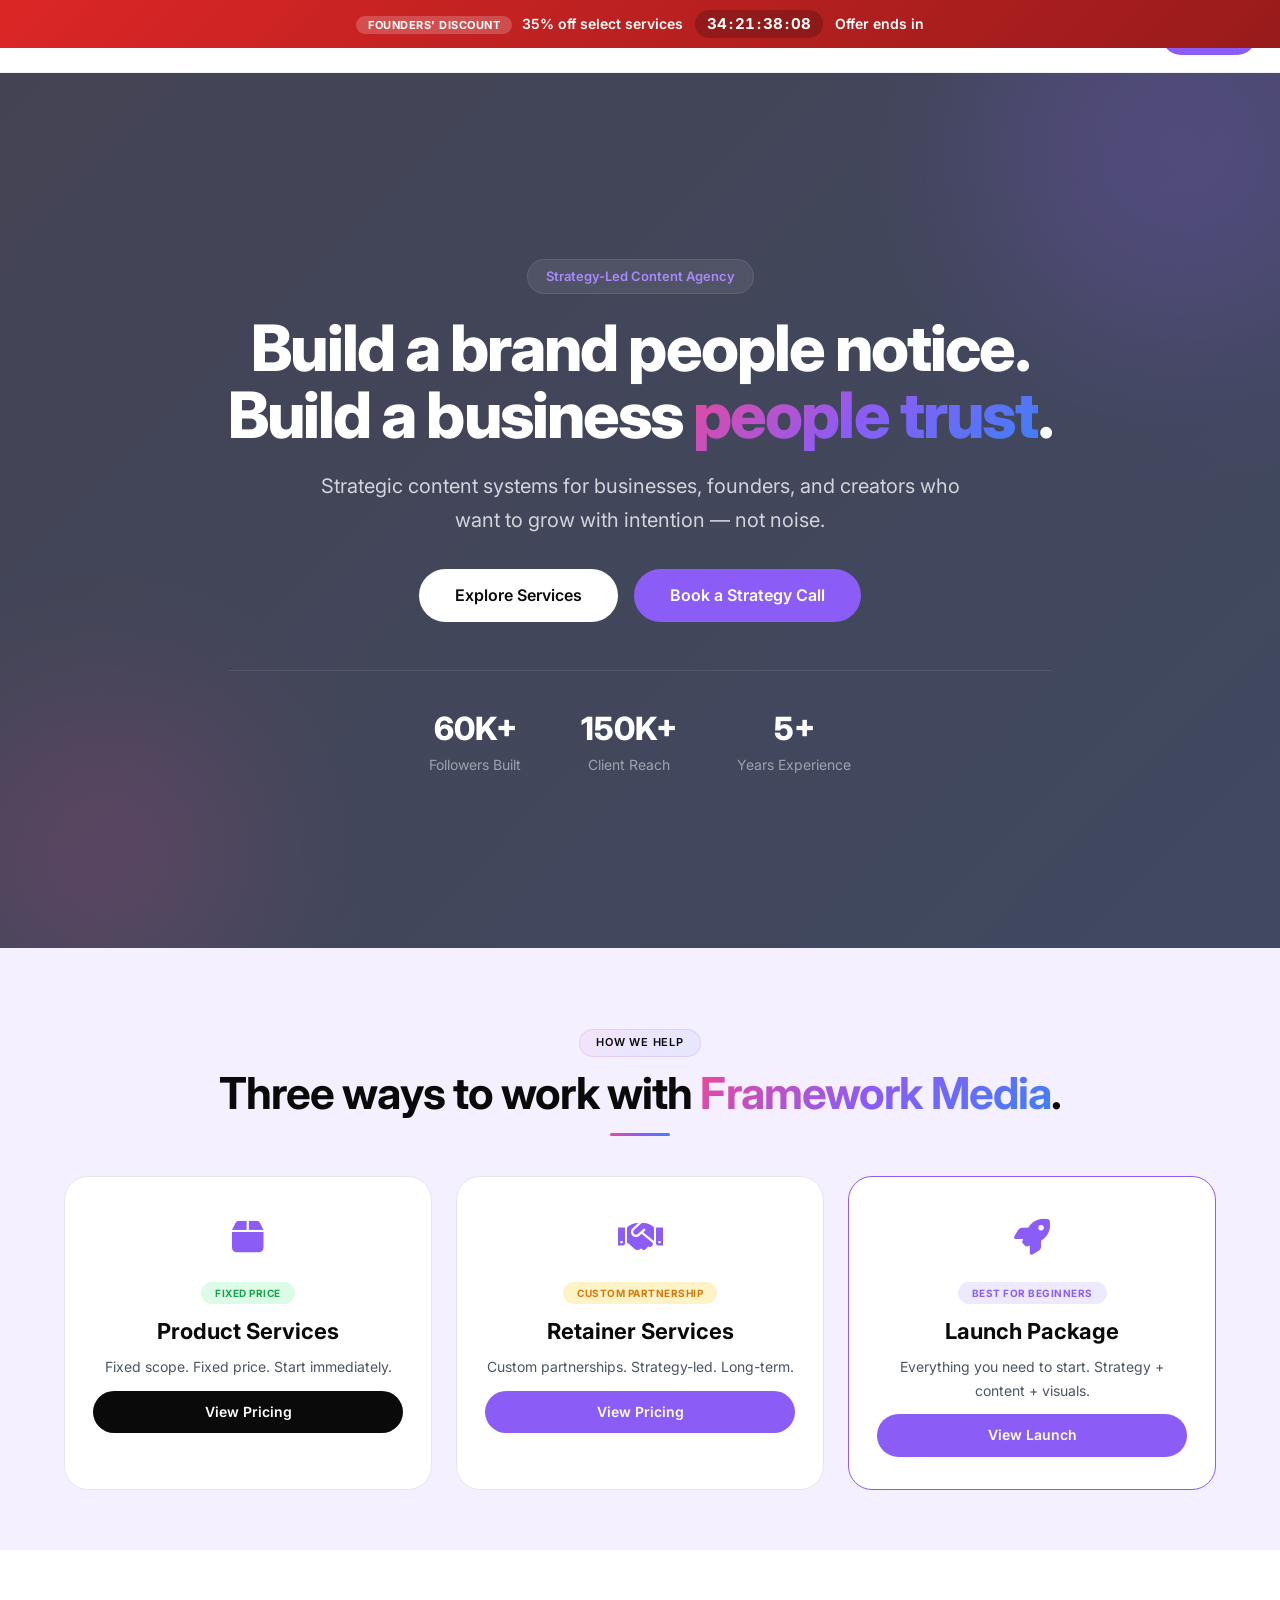
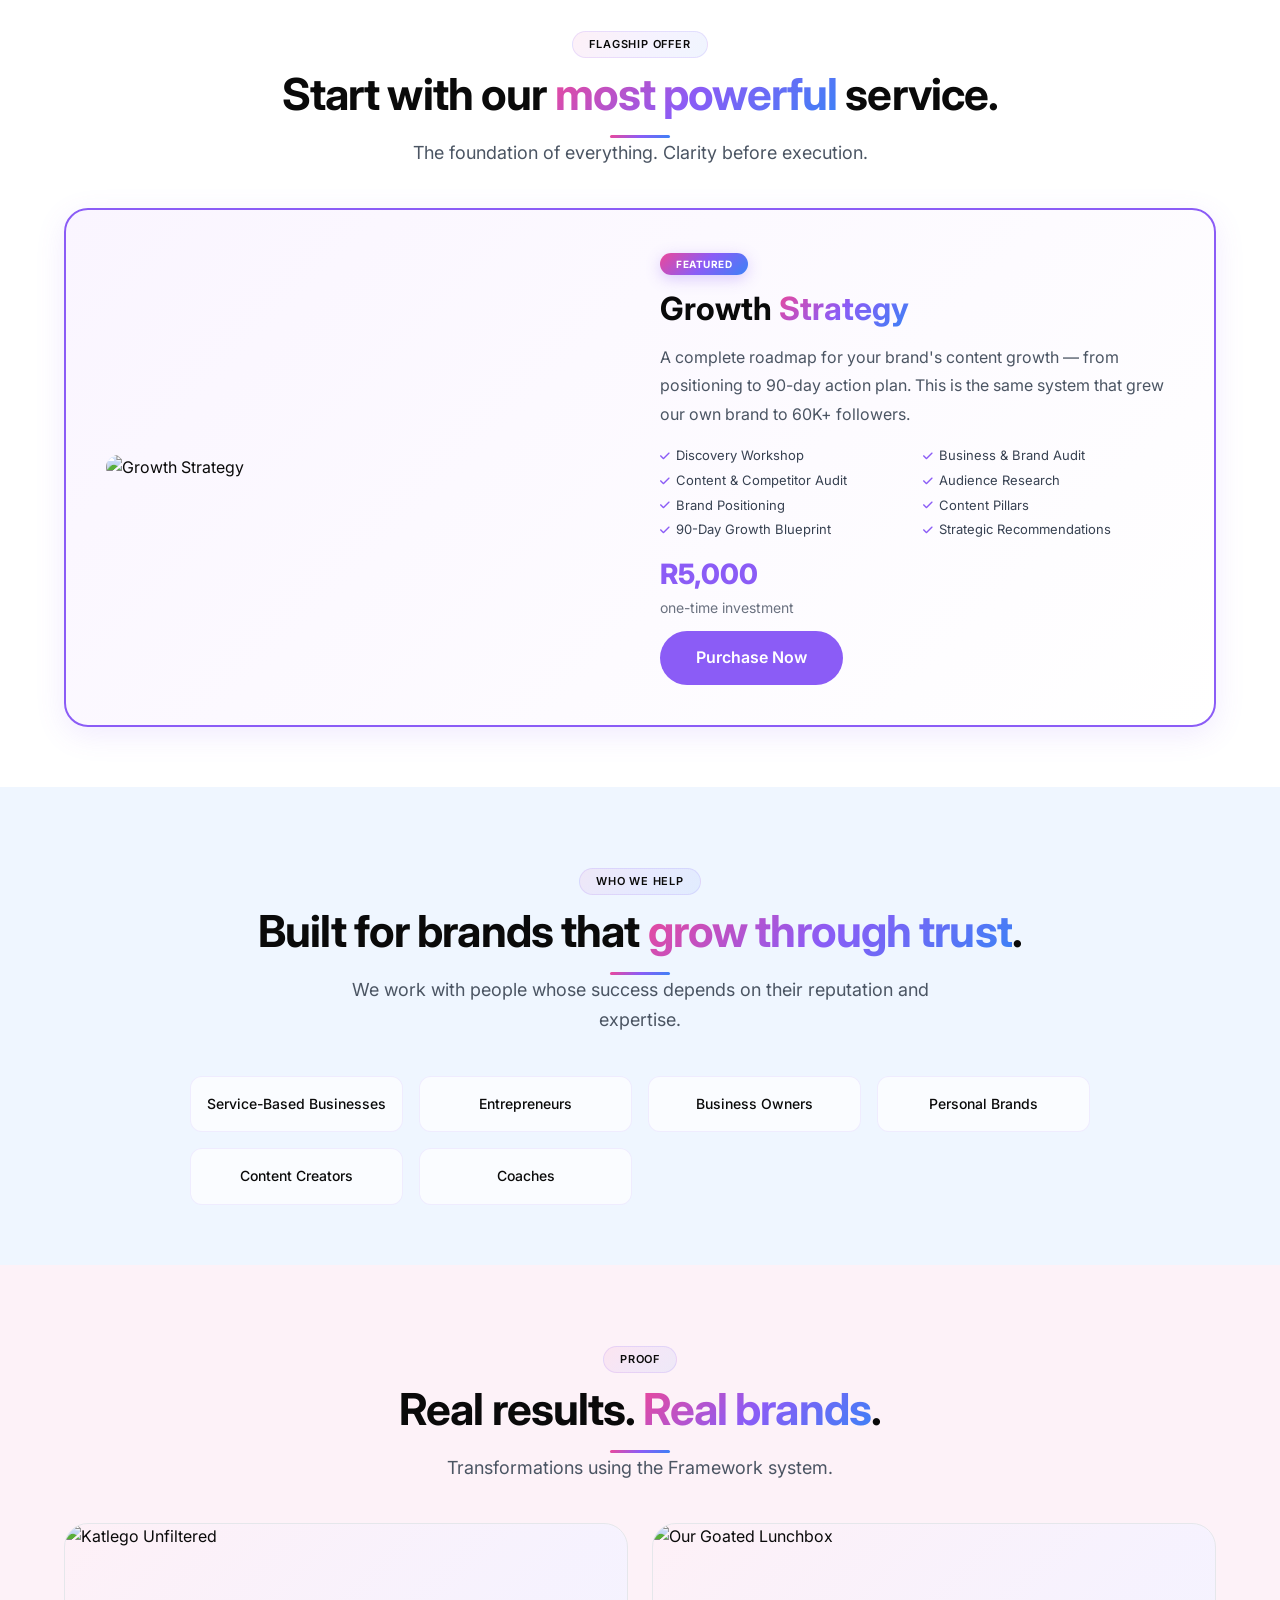
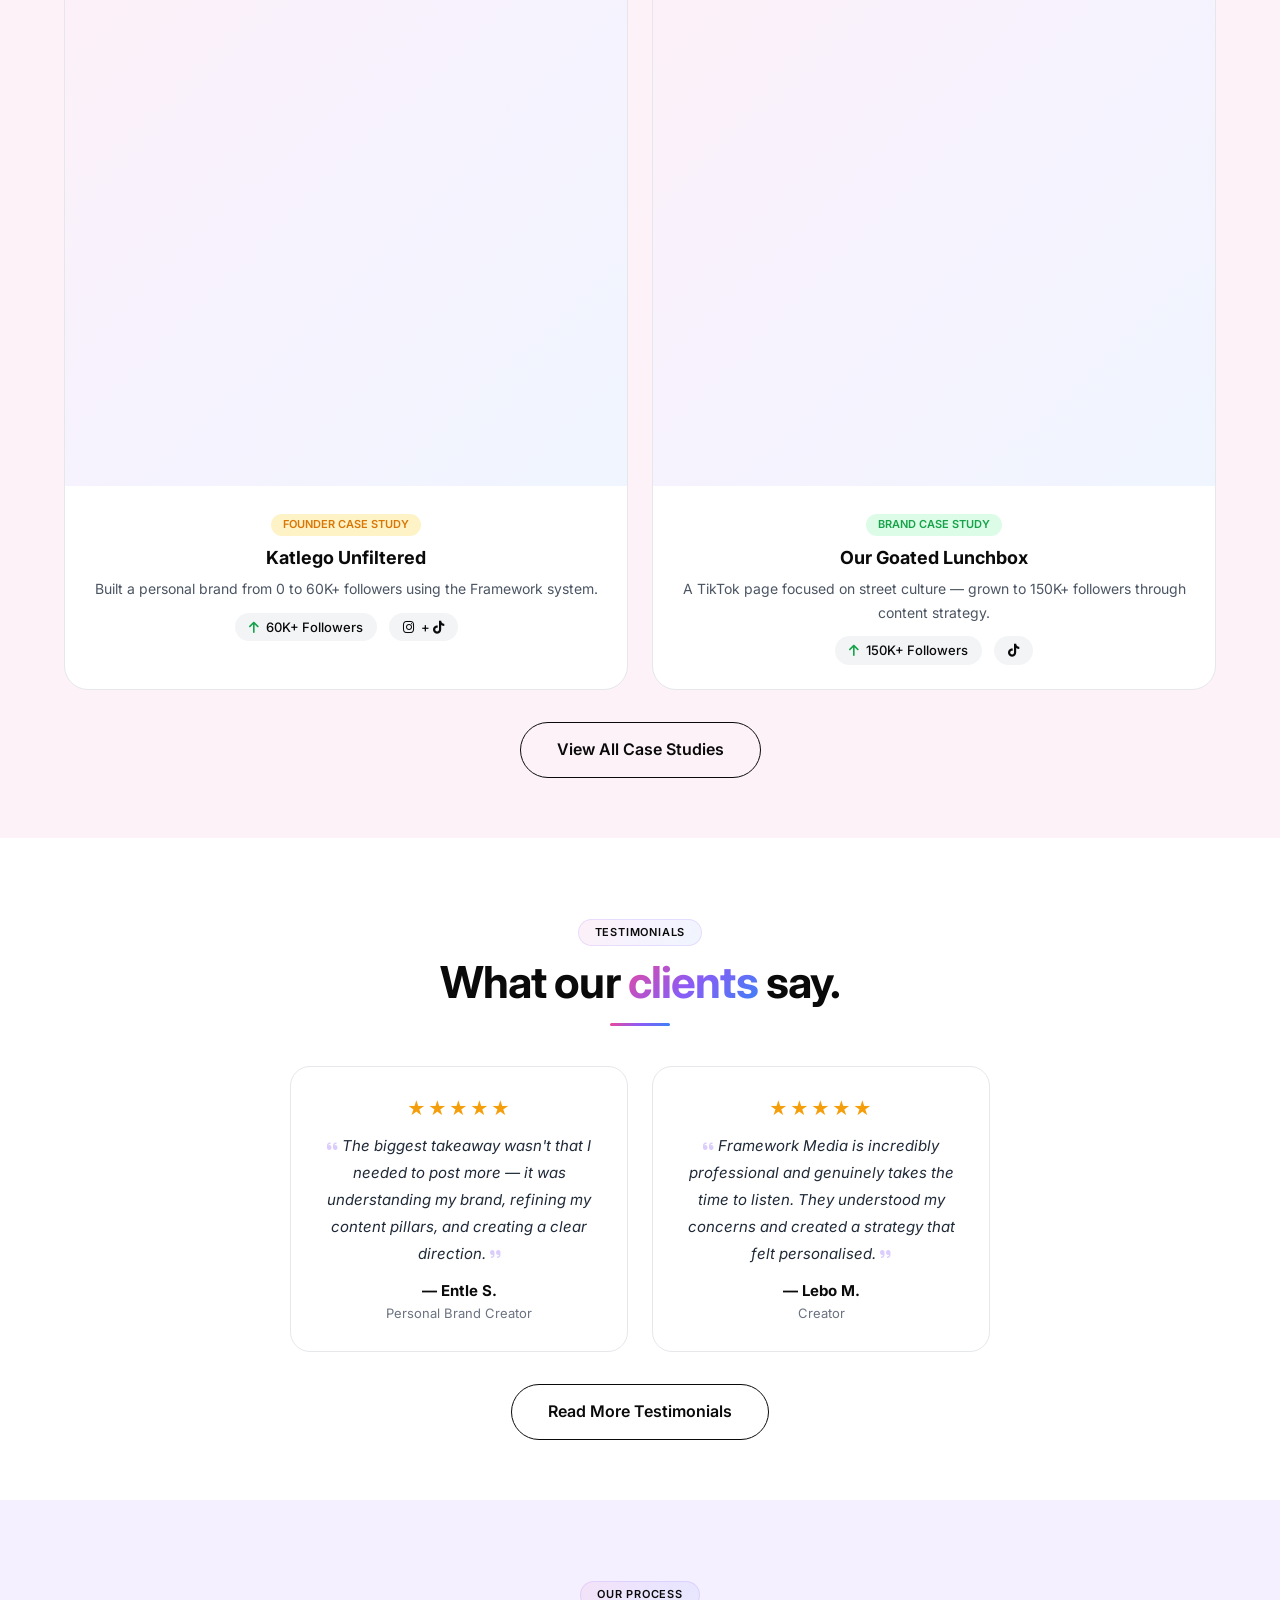
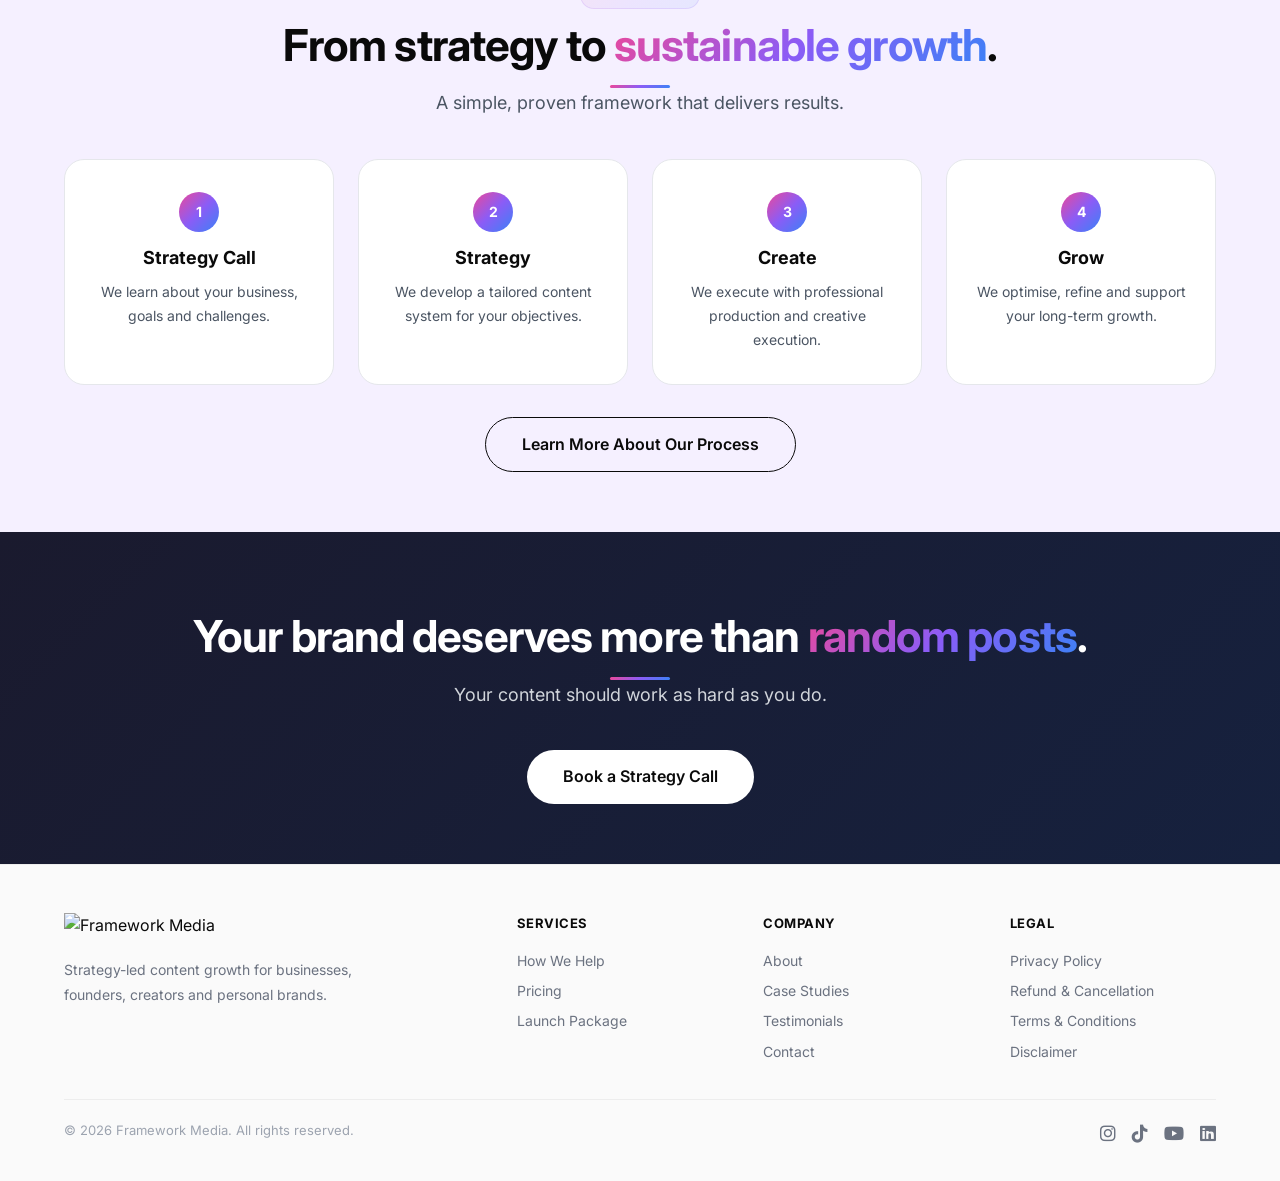
==== commit e8944a4a: "Update index.html" ====
--- a/index.html
+++ b/index.html
@@ -11,7 +11,6 @@
     <link href="https://fonts.googleapis.com/css2?family=Inter:opsz,wght@14..32,300;14..32,400;14..32,500;14..32,600;14..32,700;14..32,800&display=swap" rel="stylesheet">
     <link rel="stylesheet" href="css/styles.css">
     <style>
-        /* ===== DISCOUNT BANNER ===== */
         .discount-banner {
             background: linear-gradient(135deg, #dc2626, #991b1b);
             padding: 10px 20px;
@@ -51,8 +50,6 @@
             letter-spacing: 0.5px;
             margin-right: 6px;
         }
-
-        /* ===== HERO ===== */
         .hero {
             min-height: 100vh;
             display: flex;
@@ -133,7 +130,6 @@
             flex-wrap: wrap;
             justify-content: center;
         }
-
         .hero-stats {
             display: flex;
             justify-content: center;
@@ -155,7 +151,6 @@
             color: #9ca3af;
         }
 
-        /* ===== THREE PATHS ===== */
         .three-paths-home {
             display: grid;
             grid-template-columns: 1fr 1fr 1fr;
@@ -163,7 +158,6 @@
             margin-top: 20px;
         }
 
-        /* ===== FLAGSHIP OFFER ===== */
         .flagship-section {
             display: grid;
             grid-template-columns: 1fr 1fr;
@@ -239,7 +233,6 @@
             font-size: 11px;
         }
 
-        /* ===== WHO WE HELP ===== */
         .help-grid {
             display: grid;
             grid-template-columns: repeat(4, 1fr);
@@ -263,7 +256,6 @@
             transform: translateY(-2px);
         }
 
-        /* ===== CASE STUDIES ===== */
         .case-grid {
             display: grid;
             grid-template-columns: 1fr 1fr;
@@ -301,7 +293,6 @@
         .case-card .case-content .stats { display: flex; gap: 12px; justify-content: center; margin-top: 12px; flex-wrap: wrap; }
         .case-card .case-content .stats span { background: #f3f4f6; padding: 4px 14px; border-radius: 40px; font-size: 13px; font-weight: 500; }
 
-        /* ===== TESTIMONIALS ===== */
         .testimonial-grid {
             display: grid;
             grid-template-columns: 1fr 1fr;
@@ -328,7 +319,6 @@
         .testimonial-card .author { font-weight: 700; color: var(--black); font-size: 15px; }
         .testimonial-card .author-title { font-size: 13px; color: #6b7280; }
 
-        /* ===== PROCESS ===== */
         .process-grid {
             display: grid;
             grid-template-columns: repeat(4, 1fr);
@@ -768,9 +758,6 @@
 
     <script src="js/main.js"></script>
     <script>
-        // ================================================
-        // ===== COUNTDOWN TIMER (34 days) =====
-        // ================================================
         (function() {
             const countdownDate = new Date();
             countdownDate.setDate(countdownDate.getDate() + 34);
--- a/css/styles.css
+++ b/css/styles.css
@@ -564,25 +564,3 @@
     .back-to-top { bottom: 16px; right: 16px; width: 38px; height: 38px; }
     .back-to-top i { font-size: 16px; }
 }
-
-/* ===== WHAT'S INCLUDED LIST ===== */
-.pricing-card .includes {
-    margin: 12px 0;
-    padding: 0;
-    list-style: none;
-    flex: 1;
-}
-.pricing-card .includes li {
-    padding: 3px 0;
-    display: flex;
-    gap: 8px;
-    align-items: center;
-    font-size: 13px;
-    color: #374151;
-    line-height: 1.5;
-}
-.pricing-card .includes li i {
-    color: var(--purple);
-    font-size: 11px;
-    flex-shrink: 0;
-}
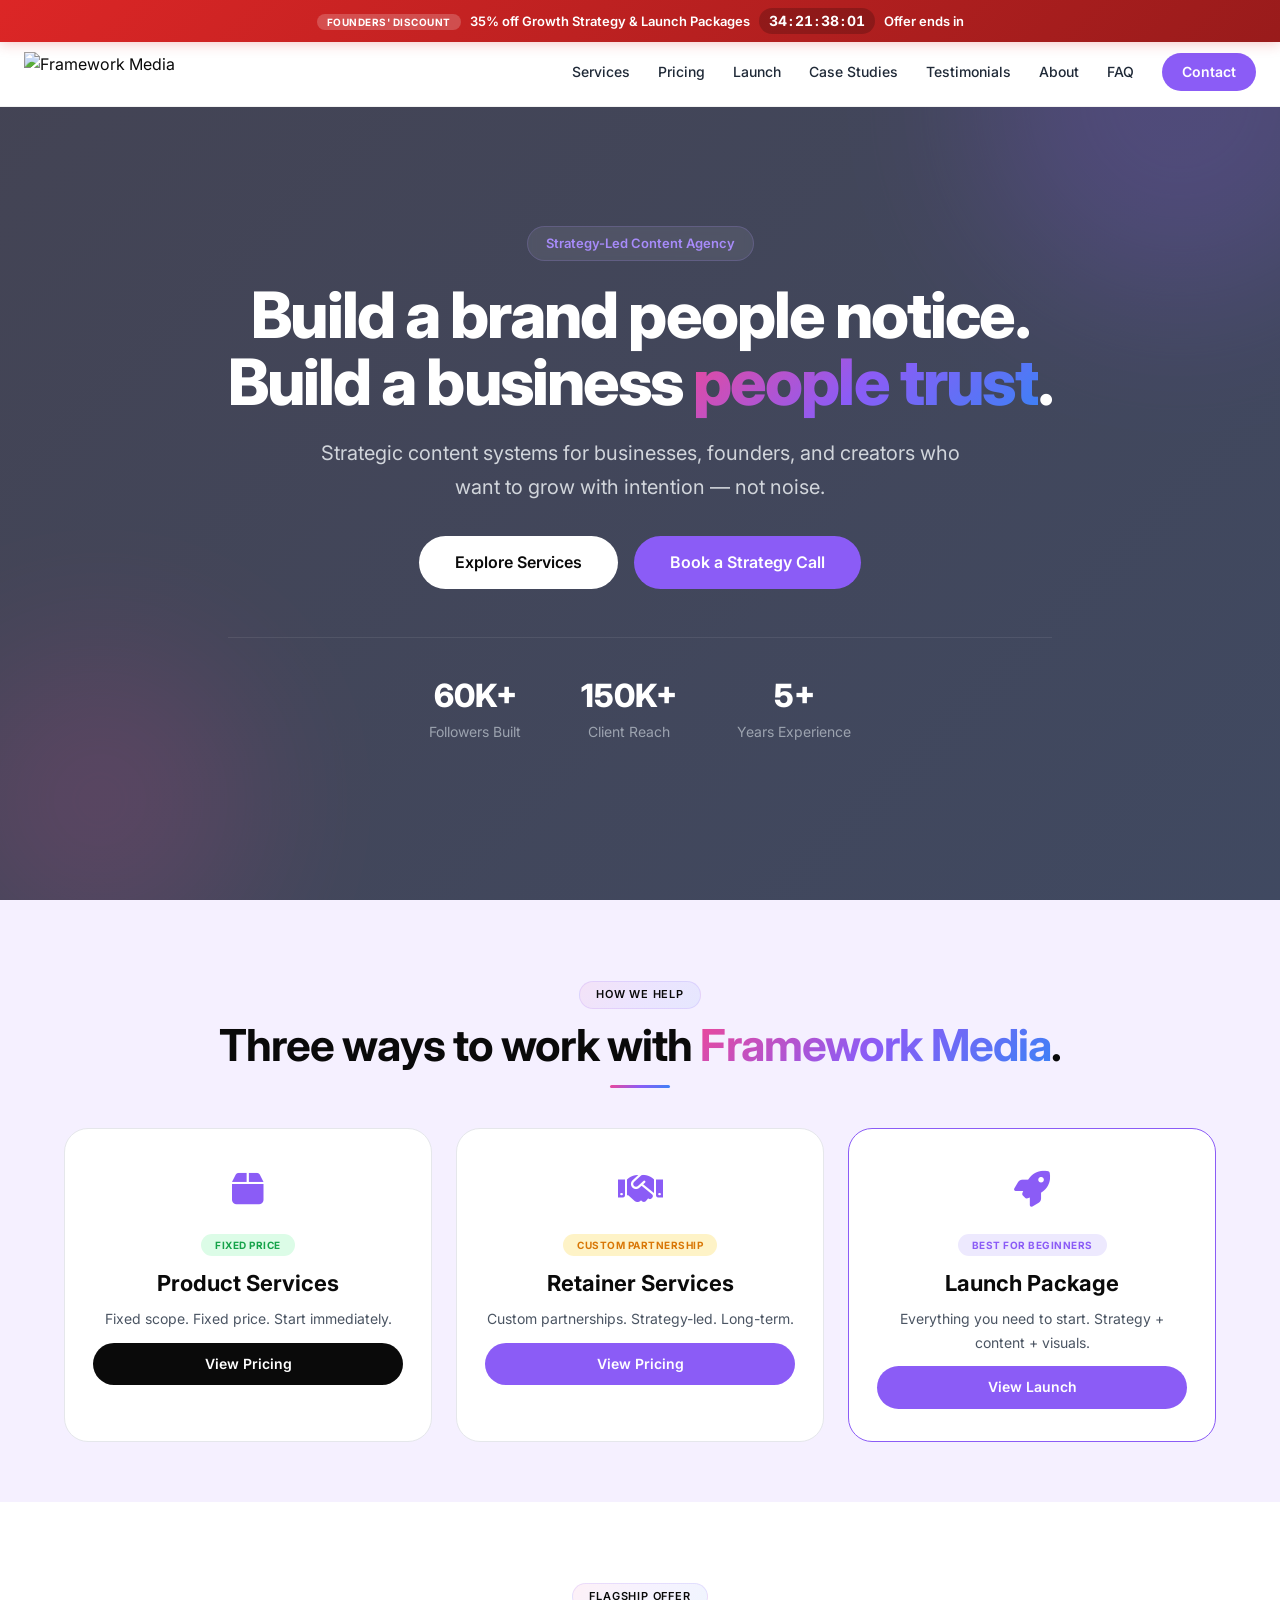
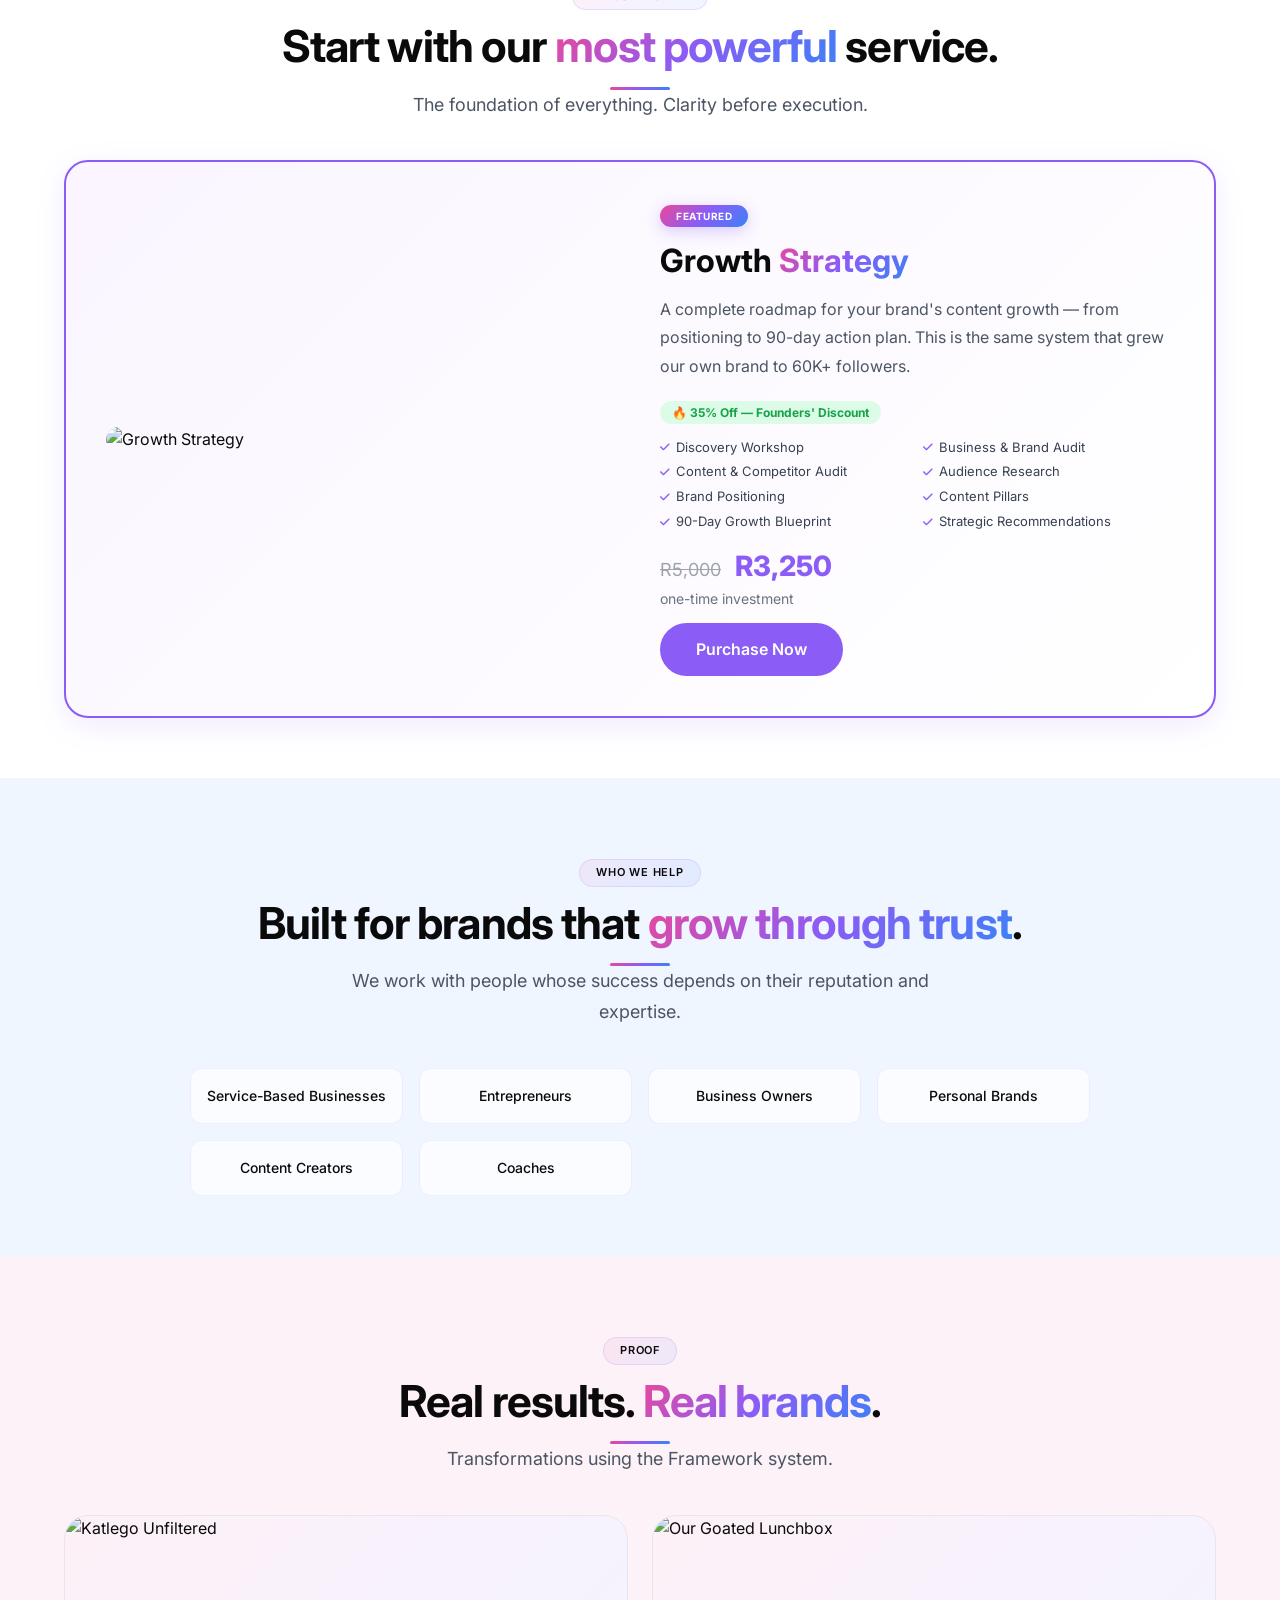
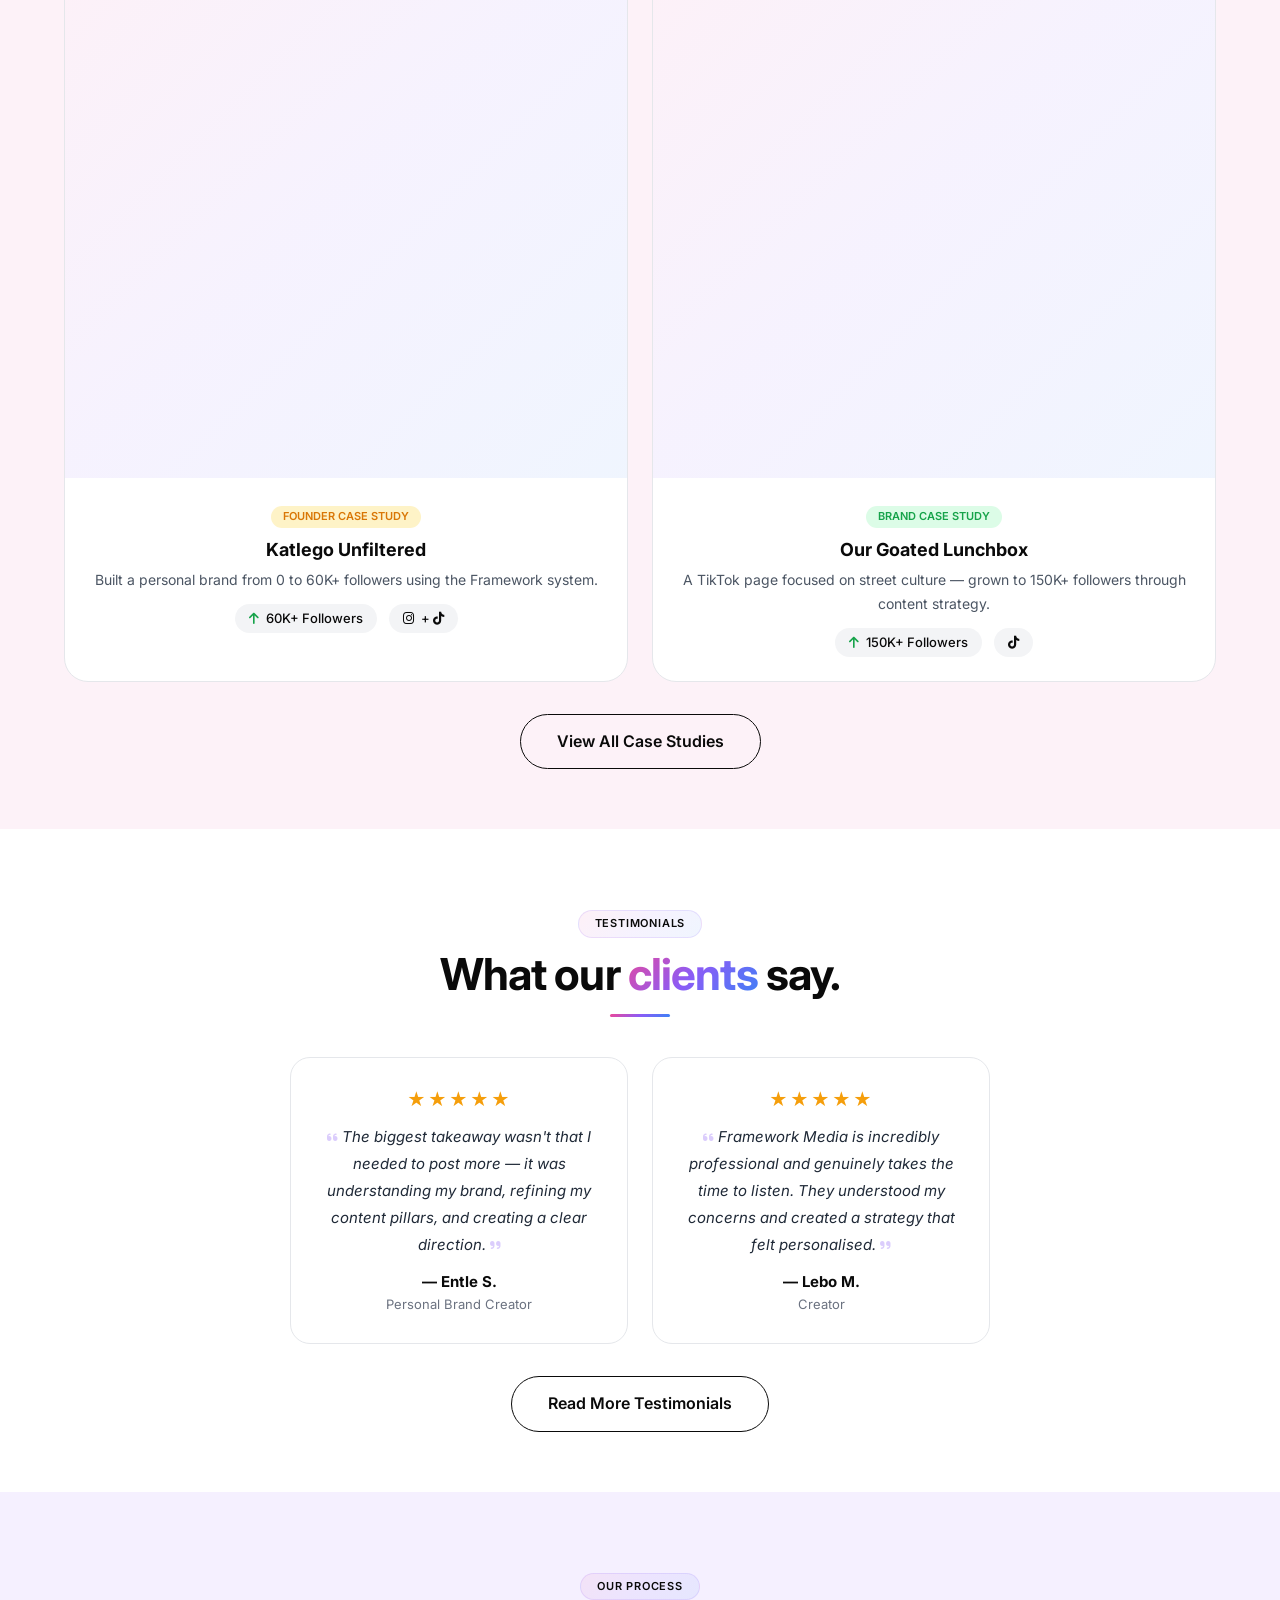
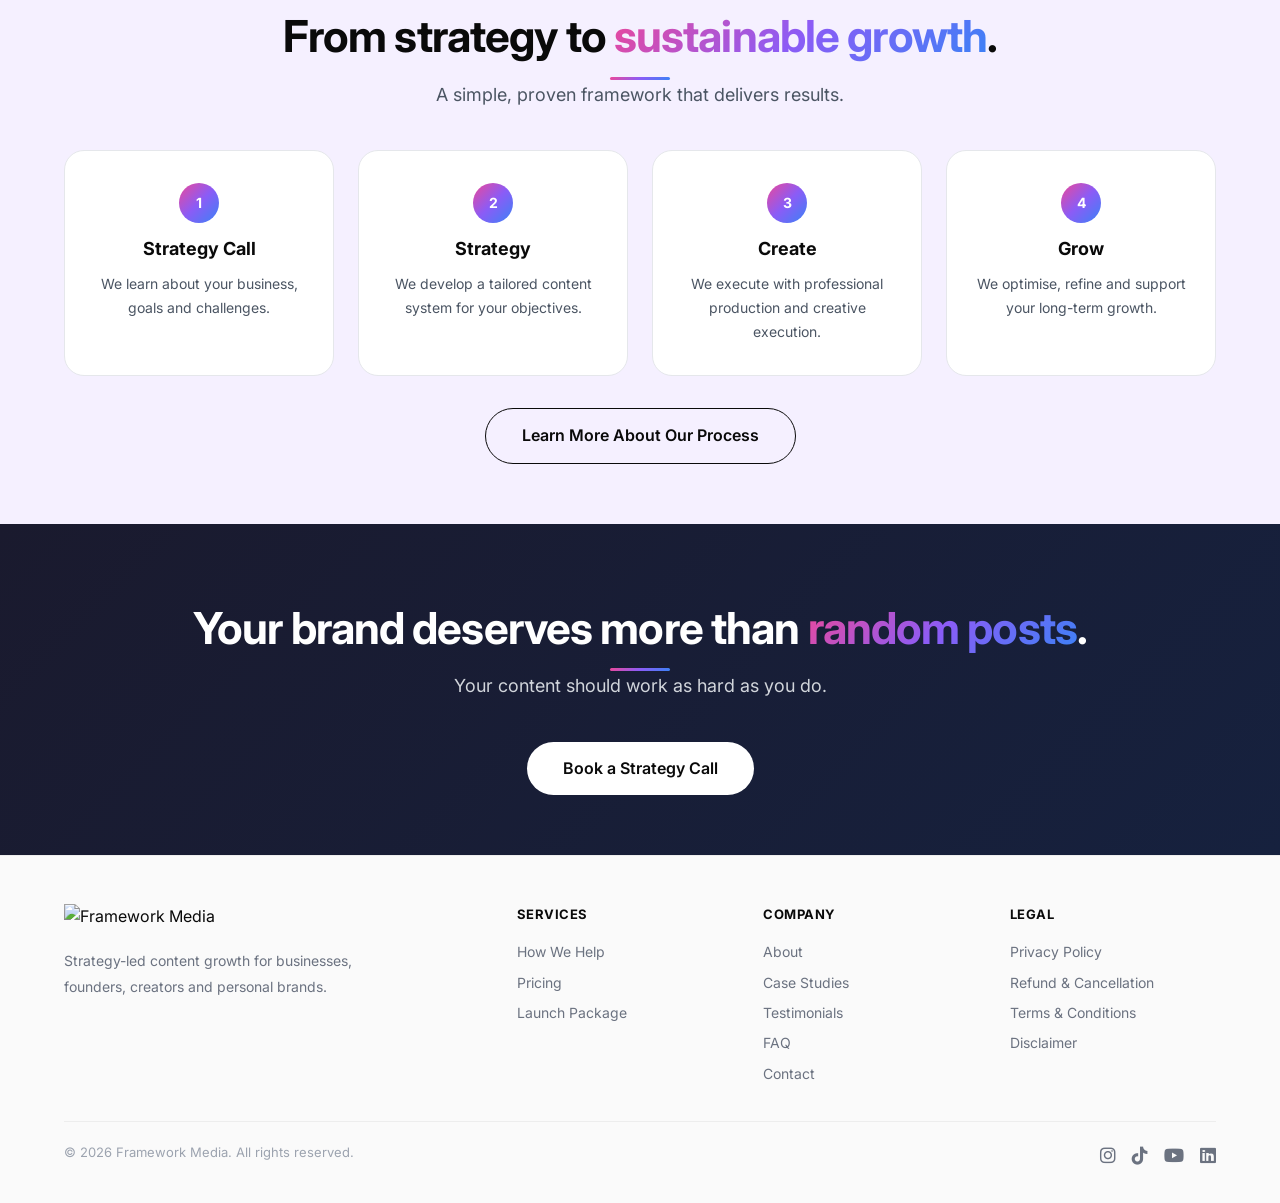
==== commit 9c5bb592: "Update index.html" ====
--- a/index.html
+++ b/index.html
@@ -11,29 +11,34 @@
     <link href="https://fonts.googleapis.com/css2?family=Inter:opsz,wght@14..32,300;14..32,400;14..32,500;14..32,600;14..32,700;14..32,800&display=swap" rel="stylesheet">
     <link rel="stylesheet" href="css/styles.css">
     <style>
+        /* ===== DISCOUNT BANNER — FIXED ===== */
         .discount-banner {
             background: linear-gradient(135deg, #dc2626, #991b1b);
-            padding: 10px 20px;
+            padding: 8px 16px;
             text-align: center;
             color: white;
             font-weight: 600;
-            font-size: 14px;
-            position: relative;
-            z-index: 1001;
+            font-size: 13px;
+            position: fixed;
+            top: 0;
+            left: 0;
+            right: 0;
+            z-index: 1002;
+            box-shadow: 0 2px 12px rgba(220, 38, 38, 0.25);
         }
         .discount-banner .timer {
             display: inline-flex;
             gap: 2px;
             font-weight: 700;
             background: rgba(0,0,0,0.2);
-            padding: 2px 12px;
+            padding: 2px 10px;
             border-radius: 40px;
-            margin: 0 8px;
-            font-size: 15px;
+            margin: 0 6px;
+            font-size: 14px;
             font-variant-numeric: tabular-nums;
         }
         .discount-banner .timer span {
-            min-width: 20px;
+            min-width: 18px;
             display: inline-block;
             text-align: center;
         }
@@ -42,14 +47,32 @@
         }
         .discount-banner .tag {
             background: rgba(255,255,255,0.2);
-            padding: 2px 12px;
+            padding: 2px 10px;
             border-radius: 40px;
-            font-size: 11px;
+            font-size: 10px;
             font-weight: 700;
             text-transform: uppercase;
             letter-spacing: 0.5px;
             margin-right: 6px;
         }
+
+        /* ===== NAVBAR — ADJUSTED FOR BANNER ===== */
+        .navbar {
+            display: flex;
+            justify-content: space-between;
+            align-items: center;
+            padding: 14px 24px;
+            background: white;
+            position: fixed;
+            top: 38px;
+            left: 0;
+            right: 0;
+            z-index: 1000;
+            border-bottom: 1px solid rgba(0,0,0,0.05);
+            transition: transform 0.4s ease, box-shadow 0.3s ease;
+        }
+
+        /* ===== HERO — ADJUSTED FOR BANNER ===== */
         .hero {
             min-height: 100vh;
             display: flex;
@@ -57,10 +80,13 @@
             justify-content: center;
             text-align: center;
             position: relative;
-            padding: 120px 24px 80px;
+            padding: 150px 24px 80px;
+            margin-top: 0;
             background: linear-gradient(135deg, rgba(26, 26, 46, 0.82), rgba(22, 33, 62, 0.82)), url('images/hero-bg.png') center/cover no-repeat;
             overflow: hidden;
         }
+
+        /* ===== REST OF STYLES ===== */
         .hero .orb-1 {
             position: absolute;
             width: 400px;
@@ -130,6 +156,7 @@
             flex-wrap: wrap;
             justify-content: center;
         }
+
         .hero-stats {
             display: flex;
             justify-content: center;
@@ -210,6 +237,13 @@
             font-weight: 800;
             color: var(--purple);
         }
+        .flagship-section .flagship-content .price .original {
+            font-size: 18px;
+            color: #9ca3af;
+            text-decoration: line-through;
+            font-weight: 400;
+            margin-right: 8px;
+        }
         .flagship-section .flagship-content .price-sub {
             font-size: 14px;
             color: #6b7280;
@@ -231,6 +265,16 @@
         .flagship-section .flagship-content .flagship-features span i {
             color: var(--purple);
             font-size: 11px;
+        }
+        .flagship-section .flagship-content .savings-badge {
+            display: inline-block;
+            background: #dcfce7;
+            color: #16a34a;
+            font-size: 12px;
+            font-weight: 700;
+            padding: 2px 12px;
+            border-radius: 40px;
+            margin-top: 4px;
         }
 
         .help-grid {
@@ -379,10 +423,13 @@
         }
 
         @media (max-width: 768px) {
-            .discount-banner { font-size: 12px; padding: 6px 12px; }
-            .discount-banner .timer { font-size: 12px; padding: 1px 8px; }
-            .discount-banner .timer span { min-width: 14px; }
-            .hero { padding: 100px 16px 60px; }
+            .discount-banner { font-size: 11px; padding: 5px 10px; top: 0; }
+            .discount-banner .timer { font-size: 11px; padding: 1px 6px; }
+            .discount-banner .timer span { min-width: 12px; }
+            .navbar { top: 32px; padding: 10px 16px; flex-wrap: wrap; justify-content: center; gap: 6px; }
+            .nav-links { flex-wrap: wrap; justify-content: center; gap: 10px; }
+            .nav-links a { font-size: 12px; }
+            .hero { padding: 110px 16px 60px; }
             .hero h1 { font-size: 32px; }
             .hero p { font-size: 16px; }
             .hero-actions { flex-direction: column; align-items: center; }
@@ -400,10 +447,12 @@
         }
 
         @media (max-width: 480px) {
-            .discount-banner { font-size: 10px; padding: 4px 8px; }
-            .discount-banner .timer { font-size: 10px; padding: 1px 6px; }
-            .discount-banner .timer span { min-width: 12px; }
-            .discount-banner .tag { font-size: 8px; padding: 1px 8px; }
+            .discount-banner { font-size: 9px; padding: 4px 6px; }
+            .discount-banner .timer { font-size: 9px; padding: 1px 4px; }
+            .discount-banner .timer span { min-width: 10px; }
+            .discount-banner .tag { font-size: 7px; padding: 1px 6px; }
+            .navbar { top: 28px; padding: 8px 12px; }
+            .hero { padding: 90px 16px 40px; }
             .hero h1 { font-size: 28px; }
             .hero-tag { font-size: 10px; padding: 3px 12px; }
             .hero-stats { gap: 20px; }
@@ -418,7 +467,7 @@
     <!-- ====== DISCOUNT BANNER ====== -->
     <div class="discount-banner" id="discountBanner">
         <span class="tag">Founders' Discount</span>
-        35% off select services
+        35% off Growth Strategy & Launch Packages
         <span class="timer" id="countdownTimer">
             <span id="days">00</span><span class="colon">:</span>
             <span id="hours">00</span><span class="colon">:</span>
@@ -443,6 +492,7 @@
             <a href="case-studies.html">Case Studies</a>
             <a href="testimonials.html">Testimonials</a>
             <a href="about.html">About</a>
+            <a href="faq.html">FAQ</a>
             <a href="contact.html" class="nav-cta">Contact</a>
         </nav>
     </header>
@@ -531,6 +581,7 @@
                     <span class="flagship-badge">Featured</span>
                     <h2>Growth <span class="highlight">Strategy</span></h2>
                     <p>A complete roadmap for your brand's content growth — from positioning to 90-day action plan. This is the same system that grew our own brand to 60K+ followers.</p>
+                    <span class="savings-badge">🔥 35% Off — Founders' Discount</span>
                     <div class="flagship-features">
                         <span><i class="fas fa-check"></i> Discovery Workshop</span>
                         <span><i class="fas fa-check"></i> Business & Brand Audit</span>
@@ -541,7 +592,9 @@
                         <span><i class="fas fa-check"></i> 90-Day Growth Blueprint</span>
                         <span><i class="fas fa-check"></i> Strategic Recommendations</span>
                     </div>
-                    <div class="price">R5,000</div>
+                    <div class="price">
+                        <span class="original">R5,000</span> R3,250
+                    </div>
                     <div class="price-sub">one-time investment</div>
                     <a href="product-services.html#growth-strategy" class="btn-purple" style="display:inline-block;">Purchase Now</a>
                 </div>
@@ -728,6 +781,7 @@
                     <a href="about.html">About</a>
                     <a href="case-studies.html">Case Studies</a>
                     <a href="testimonials.html">Testimonials</a>
+                    <a href="faq.html">FAQ</a>
                     <a href="contact.html">Contact</a>
                 </div>
 
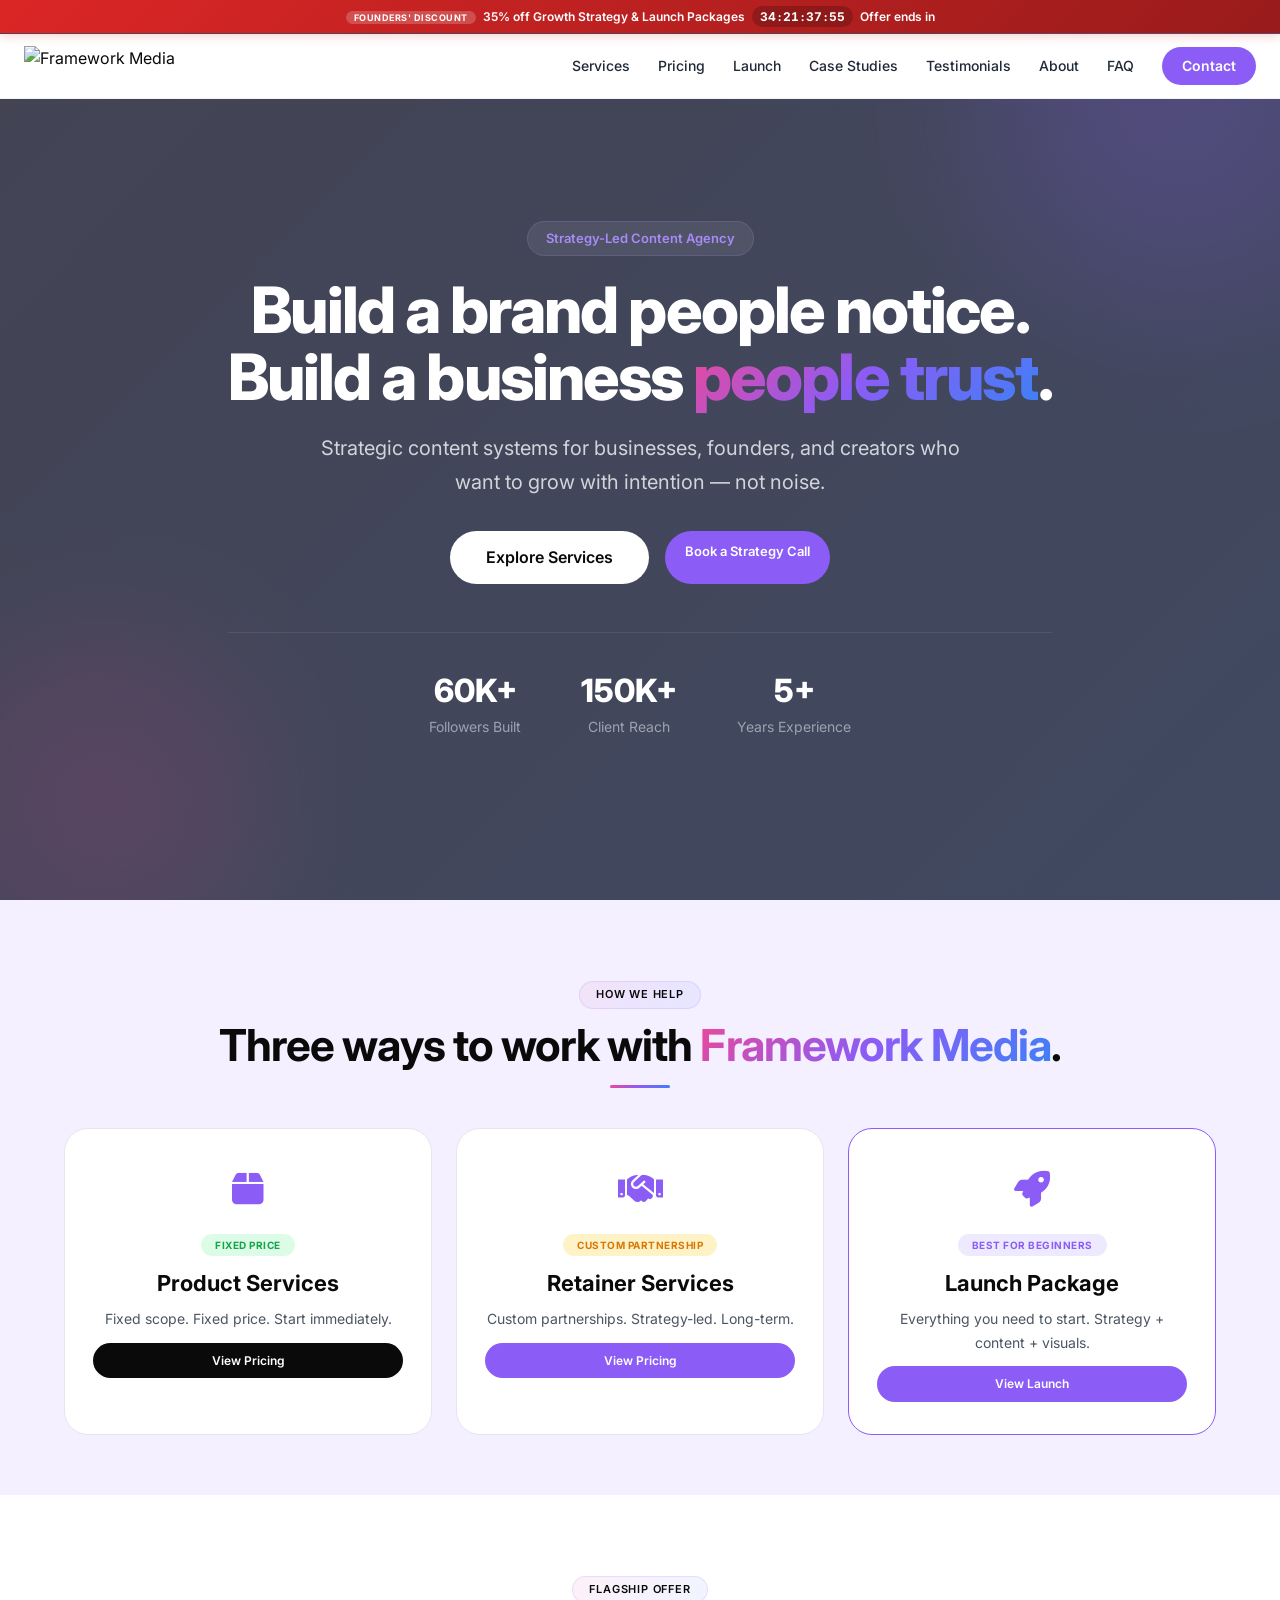
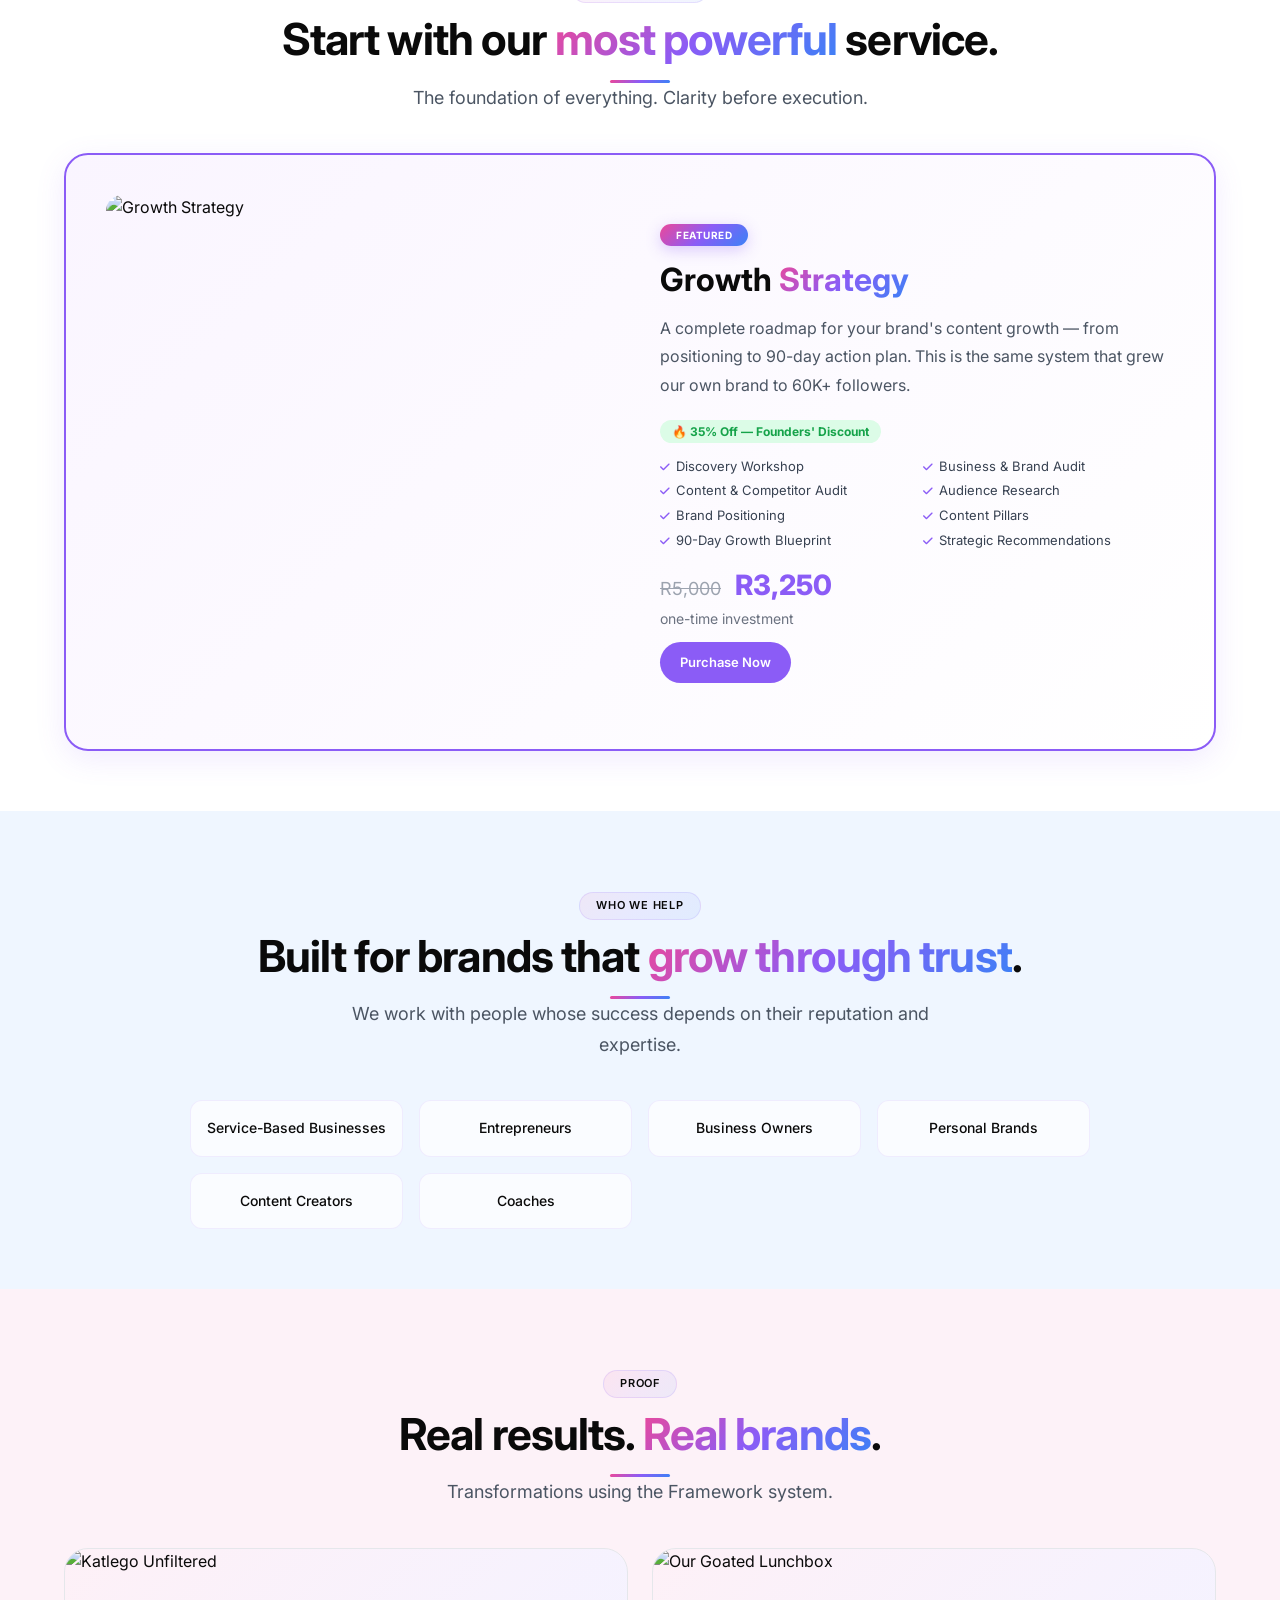
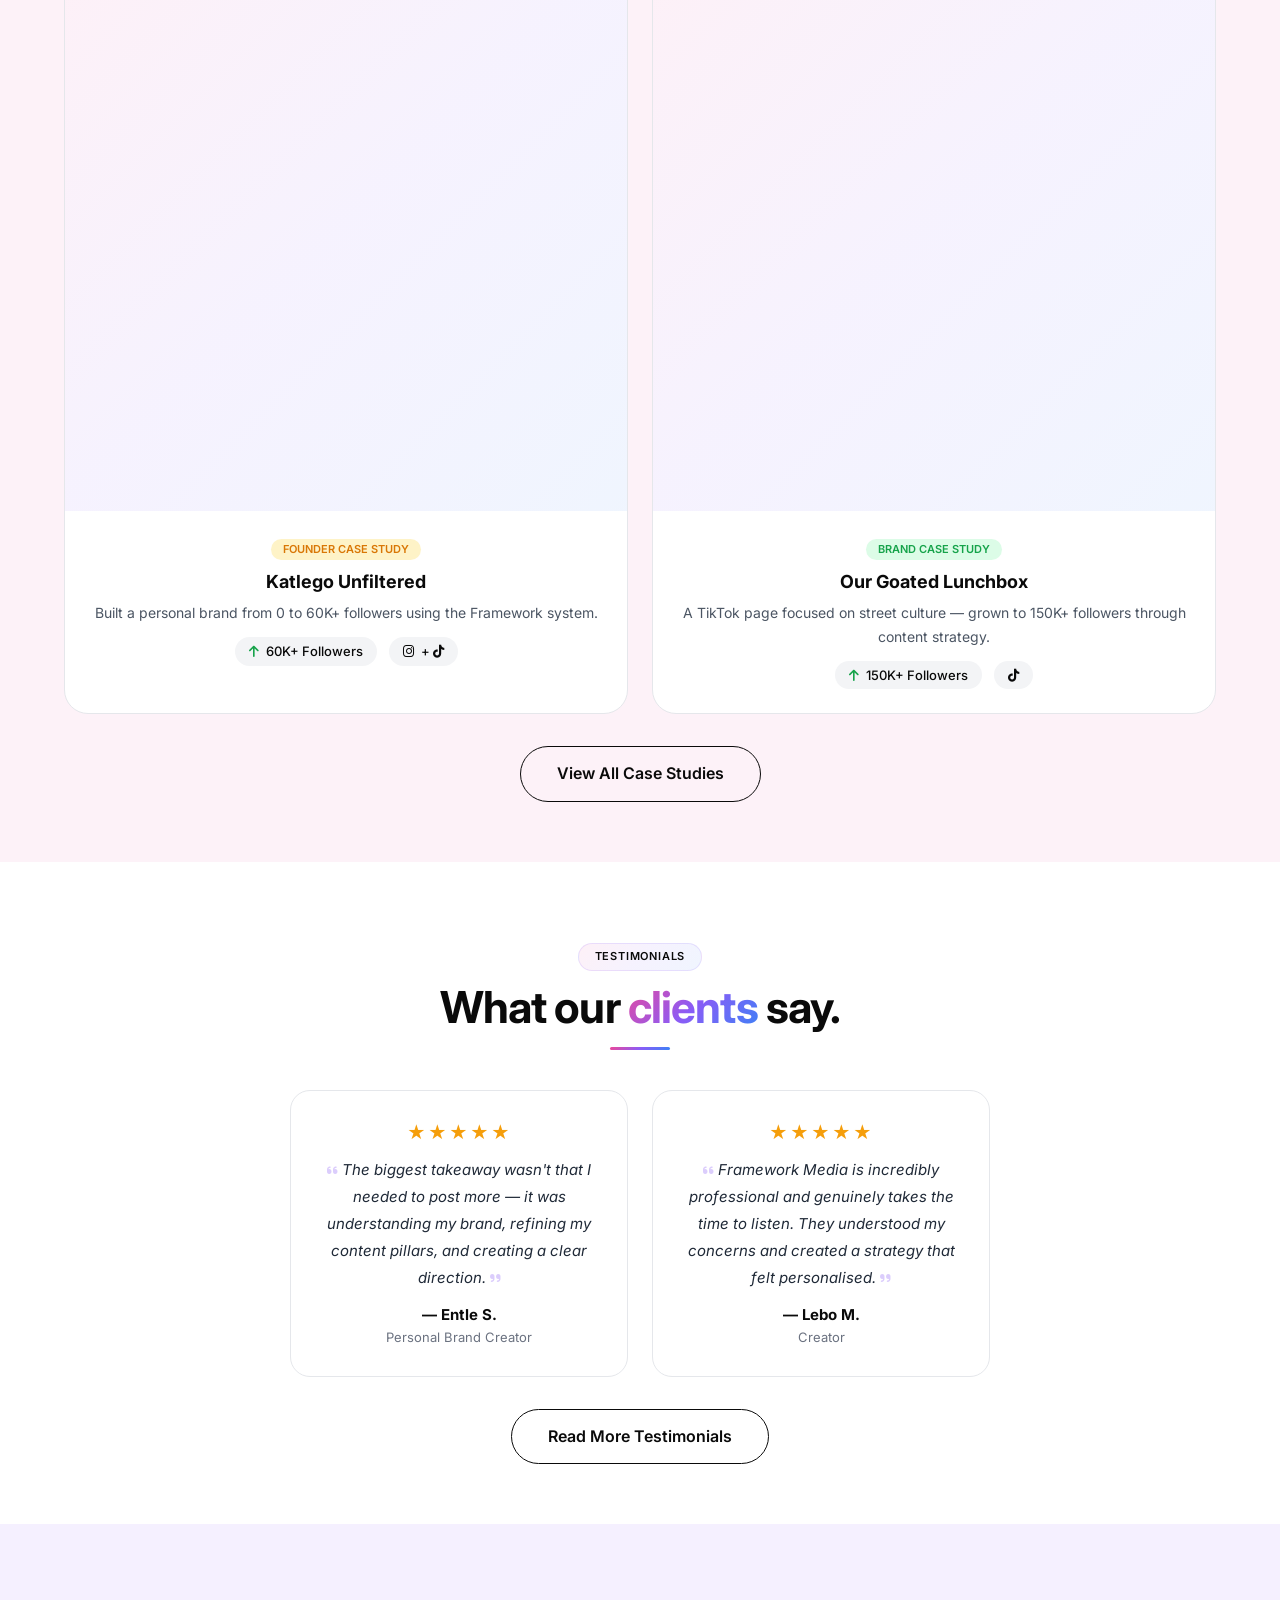
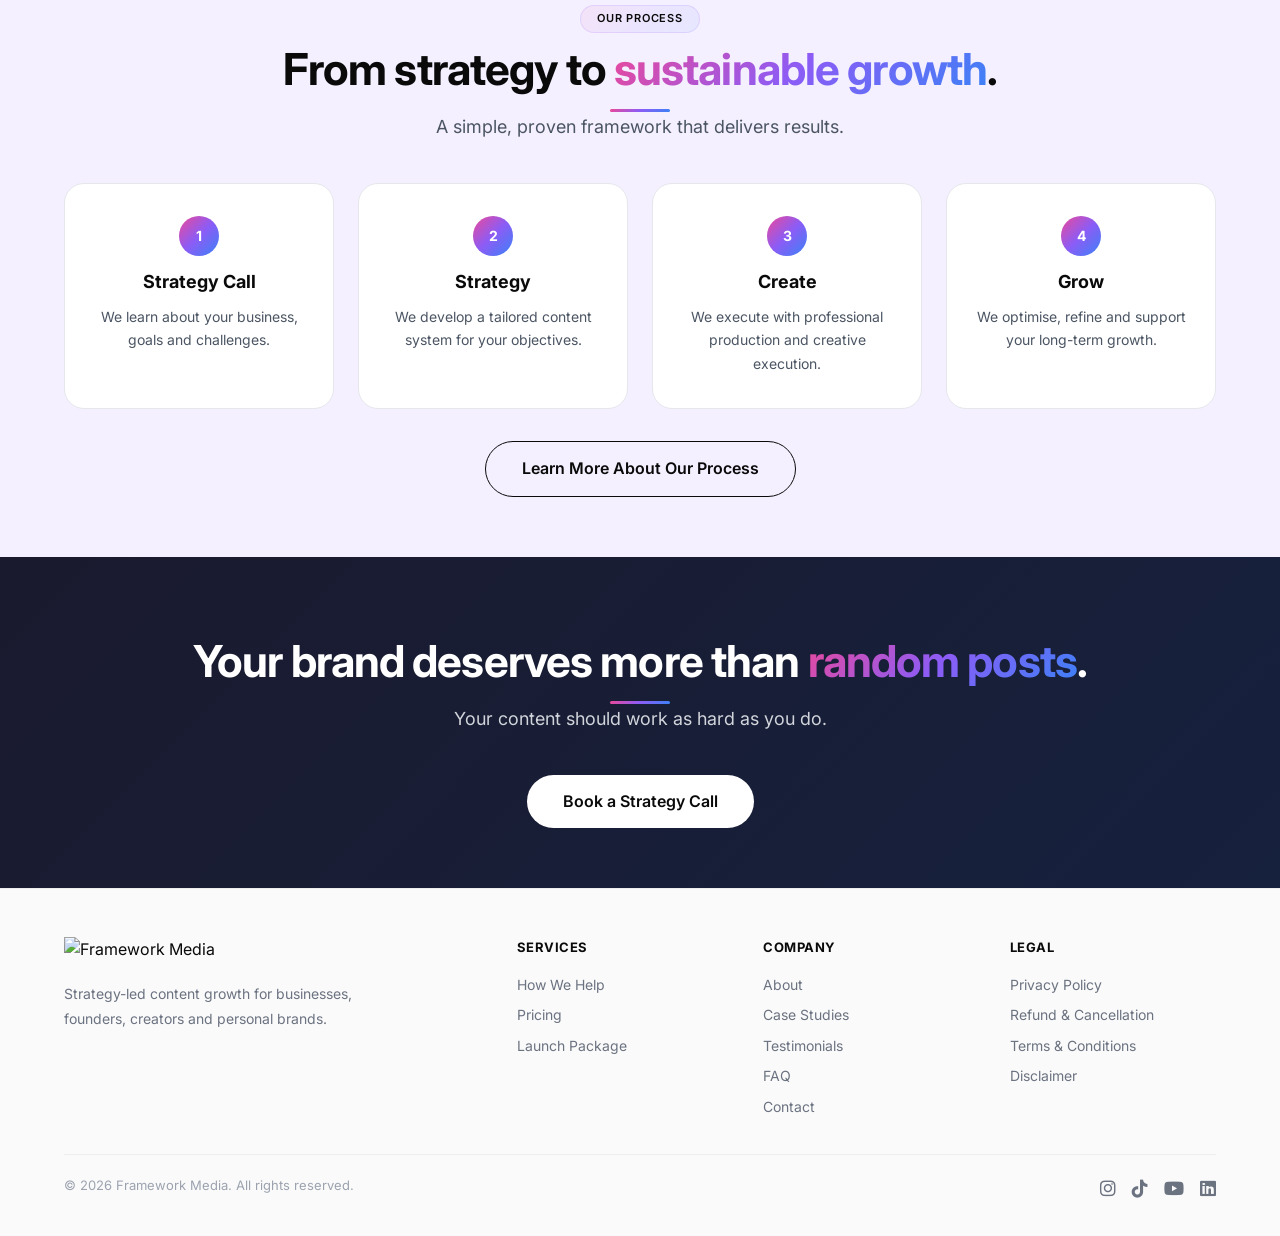
==== commit edb8e24a: "Update index.html" ====
--- a/index.html
+++ b/index.html
@@ -11,14 +11,14 @@
     <link href="https://fonts.googleapis.com/css2?family=Inter:opsz,wght@14..32,300;14..32,400;14..32,500;14..32,600;14..32,700;14..32,800&display=swap" rel="stylesheet">
     <link rel="stylesheet" href="css/styles.css">
     <style>
-        /* ===== DISCOUNT BANNER — FIXED ===== */
+        /* ===== DISCOUNT BANNER ===== */
         .discount-banner {
             background: linear-gradient(135deg, #dc2626, #991b1b);
-            padding: 8px 16px;
+            padding: 6px 16px;
             text-align: center;
             color: white;
             font-weight: 600;
-            font-size: 13px;
+            font-size: 12px;
             position: fixed;
             top: 0;
             left: 0;
@@ -31,48 +31,106 @@
             gap: 2px;
             font-weight: 700;
             background: rgba(0,0,0,0.2);
-            padding: 2px 10px;
-            border-radius: 40px;
-            margin: 0 6px;
-            font-size: 14px;
+            padding: 1px 8px;
+            border-radius: 40px;
+            margin: 0 4px;
+            font-size: 12px;
             font-variant-numeric: tabular-nums;
         }
         .discount-banner .timer span {
-            min-width: 18px;
+            min-width: 16px;
             display: inline-block;
             text-align: center;
         }
         .discount-banner .timer .colon {
-            min-width: 4px;
+            min-width: 3px;
         }
         .discount-banner .tag {
             background: rgba(255,255,255,0.2);
-            padding: 2px 10px;
-            border-radius: 40px;
-            font-size: 10px;
+            padding: 1px 8px;
+            border-radius: 40px;
+            font-size: 9px;
             font-weight: 700;
             text-transform: uppercase;
             letter-spacing: 0.5px;
-            margin-right: 6px;
-        }
-
-        /* ===== NAVBAR — ADJUSTED FOR BANNER ===== */
+            margin-right: 4px;
+        }
+
+        /* ===== NAVBAR ===== */
         .navbar {
             display: flex;
             justify-content: space-between;
             align-items: center;
-            padding: 14px 24px;
+            padding: 12px 24px;
             background: white;
             position: fixed;
-            top: 38px;
+            top: 34px;
             left: 0;
             right: 0;
             z-index: 1000;
             border-bottom: 1px solid rgba(0,0,0,0.05);
             transition: transform 0.4s ease, box-shadow 0.3s ease;
         }
-
-        /* ===== HERO — ADJUSTED FOR BANNER ===== */
+        .navbar.hidden { transform: translateY(-100%); }
+        .navbar.scrolled { box-shadow: 0 4px 20px rgba(0,0,0,0.06); }
+
+        .logo {
+            display: flex;
+            align-items: center;
+            gap: 10px;
+            text-decoration: none;
+            color: var(--black);
+        }
+        .logo img { height: 40px; width: auto; display: block; }
+
+        .nav-links {
+            display: flex;
+            gap: 28px;
+            align-items: center;
+            font-weight: 500;
+        }
+        .nav-links a {
+            text-decoration: none;
+            color: #1f2937;
+            font-size: 14px;
+            transition: color 0.3s ease;
+            position: relative;
+        }
+        .nav-links a::after {
+            content: '';
+            position: absolute;
+            bottom: -4px;
+            left: 0;
+            width: 0;
+            height: 2px;
+            background: var(--gradient);
+            transition: width 0.3s ease;
+        }
+        .nav-links a:hover::after { width: 100%; }
+        .nav-links a:hover { color: var(--black); }
+        .nav-links a.active { color: var(--black); }
+        .nav-links a.active::after { width: 100%; }
+
+        .nav-cta {
+            background: var(--purple);
+            color: white !important;
+            padding: 8px 20px;
+            border-radius: 40px;
+            font-weight: 600;
+        }
+        .nav-cta::after { display: none !important; }
+        .nav-cta:hover { background: #7c3aed; color: white !important; }
+
+        .nav-toggle {
+            display: none;
+            background: none;
+            border: none;
+            font-size: 24px;
+            color: var(--black);
+            cursor: pointer;
+        }
+
+        /* ===== HERO ===== */
         .hero {
             min-height: 100vh;
             display: flex;
@@ -80,13 +138,10 @@
             justify-content: center;
             text-align: center;
             position: relative;
-            padding: 150px 24px 80px;
-            margin-top: 0;
+            padding: 140px 24px 80px;
             background: linear-gradient(135deg, rgba(26, 26, 46, 0.82), rgba(22, 33, 62, 0.82)), url('images/hero-bg.png') center/cover no-repeat;
             overflow: hidden;
         }
-
-        /* ===== REST OF STYLES ===== */
         .hero .orb-1 {
             position: absolute;
             width: 400px;
@@ -185,6 +240,42 @@
             margin-top: 20px;
         }
 
+        .path-card {
+            background: white;
+            border-radius: 24px;
+            padding: 32px 28px;
+            border: 1px solid #e5e7eb;
+            text-align: center;
+            transition: all 0.3s ease;
+        }
+        .path-card:hover {
+            border-color: var(--purple);
+            transform: translateY(-4px);
+            box-shadow: var(--shadow-hover);
+        }
+        .path-card .icon {
+            font-size: 36px;
+            color: var(--purple);
+            margin-bottom: 12px;
+            display: block;
+        }
+        .path-card h3 { font-size: 22px; font-weight: 700; margin-bottom: 6px; }
+        .path-card p { color: #4b5563; font-size: 14px; line-height: 1.7; margin-bottom: 12px; }
+        .path-card .badge {
+            display: inline-block;
+            font-size: 10px;
+            font-weight: 700;
+            text-transform: uppercase;
+            letter-spacing: 0.5px;
+            padding: 3px 14px;
+            border-radius: 40px;
+            margin-bottom: 10px;
+        }
+        .badge-green { background: #dcfce7; color: #16a34a; }
+        .badge-gold { background: #fef3c7; color: #d97706; }
+        .badge-purple { background: #ede9fe; color: var(--purple); }
+
+        /* ===== FLAGSHIP SECTION ===== */
         .flagship-section {
             display: grid;
             grid-template-columns: 1fr 1fr;
@@ -201,6 +292,8 @@
             width: 100%;
             border-radius: 16px;
             display: block;
+            aspect-ratio: 1/1;
+            object-fit: cover;
         }
         .flagship-section .flagship-content .flagship-badge {
             display: inline-block;
@@ -396,21 +489,254 @@
         .process-step h4 { font-size: 18px; font-weight: 700; margin-bottom: 8px; }
         .process-step p { color: #4b5563; font-size: 14px; line-height: 1.7; }
 
-        .trust-strip {
+        .section-header {
+            text-align: center;
+            margin-bottom: 40px;
+        }
+        .section-title {
+            font-size: 44px;
+            font-weight: 700;
+            letter-spacing: -0.02em;
+            line-height: 1.1;
+            margin-bottom: 12px;
+        }
+        .section-title .highlight {
+            background: var(--gradient);
+            -webkit-background-clip: text;
+            -webkit-text-fill-color: transparent;
+            background-clip: text;
+        }
+        .section-sub {
+            font-size: 18px;
+            color: #4b5563;
+            max-width: 640px;
+            margin: 0 auto;
+            line-height: 1.7;
+        }
+        .accent-line {
+            width: 60px;
+            height: 3px;
+            background: var(--gradient);
+            border-radius: 4px;
+            margin: 16px auto 0;
+        }
+
+        .section-full {
+            width: 100%;
+            padding: 80px 0 60px;
+        }
+        .section-full-white { background: #ffffff; }
+        .section-full-light-purple { background: var(--bg-light-purple); }
+        .section-full-light-pink { background: var(--bg-light-pink); }
+        .section-full-light-blue { background: var(--bg-light-blue); }
+        .section-full-dark {
+            background: var(--gradient-dark);
+            color: white;
+        }
+        .section-full-dark .section-title { color: white; }
+        .section-full-dark .section-sub { color: #d1d5db; }
+
+        .pill {
+            display: inline-block;
+            background: var(--gradient-subtle);
+            color: var(--black);
+            font-size: 11px;
+            font-weight: 600;
+            letter-spacing: 0.8px;
+            text-transform: uppercase;
+            padding: 4px 16px;
+            border-radius: 40px;
+            margin-bottom: 12px;
+            border: 1px solid rgba(139,92,246,0.15);
+        }
+
+        /* ===== FOOTER ===== */
+        .footer {
+            border-top: 1px solid rgba(0,0,0,0.05);
+            padding: 48px 0 32px;
+            background: #fafafa;
+        }
+        .footer-grid {
+            display: grid;
+            grid-template-columns: 2fr 1fr 1fr 1fr;
+            gap: 40px;
+            margin-bottom: 32px;
+        }
+        .footer-brand p {
+            color: #6b7280;
+            font-size: 14px;
+            line-height: 1.8;
+            max-width: 320px;
+            margin-top: 8px;
+        }
+        .footer-col h4 {
+            font-size: 13px;
+            font-weight: 700;
+            text-transform: uppercase;
+            letter-spacing: 0.5px;
+            color: var(--black);
+            margin-bottom: 12px;
+        }
+        .footer-col a {
+            display: block;
+            color: #6b7280;
+            text-decoration: none;
+            font-size: 14px;
+            padding: 4px 0;
+            transition: color 0.3s ease;
+        }
+        .footer-col a:hover { color: var(--purple); }
+        .footer-bottom {
+            border-top: 1px solid rgba(0,0,0,0.05);
+            padding-top: 20px;
             display: flex;
+            justify-content: space-between;
+            flex-wrap: wrap;
+            gap: 16px;
+            color: #9ca3af;
+            font-size: 13px;
+        }
+        .footer-bottom .social-icons {
+            display: flex;
+            gap: 16px;
+        }
+        .footer-bottom .social-icons a {
+            color: #6b7280;
+            font-size: 18px;
+            transition: color 0.3s ease;
+        }
+        .footer-bottom .social-icons a:hover { color: var(--purple); }
+
+        .back-to-top {
+            position: fixed;
+            bottom: 30px;
+            right: 30px;
+            background: var(--purple);
+            color: white;
+            width: 48px;
+            height: 48px;
+            border-radius: 50%;
+            display: flex;
+            align-items: center;
             justify-content: center;
-            align-items: center;
-            gap: 48px;
-            flex-wrap: wrap;
-            padding: 20px 0;
-        }
-        .trust-strip .logo-item {
-            font-size: 14px;
+            text-decoration: none;
+            box-shadow: 0 4px 20px rgba(139,92,246,0.3);
+            transition: all 0.3s ease;
+            z-index: 999;
+            opacity: 0;
+            visibility: hidden;
+            transform: translateY(20px);
+        }
+        .back-to-top.visible {
+            opacity: 1;
+            visibility: visible;
+            transform: translateY(0);
+        }
+        .back-to-top:hover {
+            background: #7c3aed;
+            transform: translateY(-3px);
+            box-shadow: 0 8px 30px rgba(139,92,246,0.4);
+        }
+        .back-to-top i { font-size: 20px; }
+
+        .btn-primary {
+            background: var(--black);
+            color: white;
+            border: none;
+            padding: 10px 20px;
+            border-radius: 40px;
             font-weight: 600;
-            color: #6b7280;
-            opacity: 0.6;
-            letter-spacing: 0.5px;
-        }
+            font-size: 13px;
+            cursor: pointer;
+            transition: all 0.3s ease;
+            display: inline-block;
+            text-decoration: none;
+            text-align: center;
+        }
+        .btn-primary:hover {
+            background: #2a2a2a;
+            transform: translateY(-2px);
+            box-shadow: 0 8px 30px rgba(0,0,0,0.12);
+        }
+        .btn-purple {
+            background: var(--purple);
+            color: white;
+            border: none;
+            padding: 10px 20px;
+            border-radius: 40px;
+            font-weight: 600;
+            font-size: 13px;
+            cursor: pointer;
+            transition: all 0.3s ease;
+            display: inline-block;
+            text-decoration: none;
+            text-align: center;
+        }
+        .btn-purple:hover {
+            background: #7c3aed;
+            transform: translateY(-2px);
+            box-shadow: 0 8px 30px rgba(139,92,246,0.3);
+        }
+        .btn-white {
+            background: white;
+            color: var(--black);
+            border: none;
+            padding: 14px 36px;
+            border-radius: 40px;
+            font-weight: 600;
+            font-size: 16px;
+            cursor: pointer;
+            transition: all 0.3s ease;
+            display: inline-block;
+            text-decoration: none;
+            text-align: center;
+        }
+        .btn-white:hover {
+            transform: translateY(-2px);
+            box-shadow: 0 8px 30px rgba(0,0,0,0.1);
+        }
+        .btn-small {
+            padding: 8px 16px;
+            font-size: 12px;
+            border-radius: 40px;
+        }
+        .btn-outline {
+            background: transparent;
+            color: var(--black);
+            border: 1.5px solid var(--black);
+            padding: 14px 36px;
+            border-radius: 40px;
+            font-weight: 600;
+            font-size: 16px;
+            cursor: pointer;
+            transition: all 0.3s ease;
+            display: inline-block;
+            text-decoration: none;
+            text-align: center;
+        }
+        .btn-outline:hover {
+            background: var(--black);
+            color: white;
+            transform: translateY(-2px);
+        }
+
+        .reveal {
+            opacity: 0;
+            transform: translateY(40px);
+            transition: all 0.7s ease;
+        }
+        .reveal.is-visible {
+            opacity: 1;
+            transform: translateY(0);
+        }
+        .stagger > * {
+            opacity: 0;
+            transform: translateY(30px);
+            transition: all 0.6s ease;
+        }
+        .stagger.is-visible > *:nth-child(1) { transition-delay: 0.05s; opacity: 1; transform: translateY(0); }
+        .stagger.is-visible > *:nth-child(2) { transition-delay: 0.10s; opacity: 1; transform: translateY(0); }
+        .stagger.is-visible > *:nth-child(3) { transition-delay: 0.15s; opacity: 1; transform: translateY(0); }
 
         @media (max-width: 992px) {
             .three-paths-home { grid-template-columns: 1fr 1fr; }
@@ -423,10 +749,10 @@
         }
 
         @media (max-width: 768px) {
-            .discount-banner { font-size: 11px; padding: 5px 10px; top: 0; }
-            .discount-banner .timer { font-size: 11px; padding: 1px 6px; }
+            .discount-banner { font-size: 10px; padding: 4px 10px; top: 0; }
+            .discount-banner .timer { font-size: 10px; padding: 1px 6px; }
             .discount-banner .timer span { min-width: 12px; }
-            .navbar { top: 32px; padding: 10px 16px; flex-wrap: wrap; justify-content: center; gap: 6px; }
+            .navbar { top: 28px; padding: 10px 16px; flex-wrap: wrap; justify-content: center; gap: 6px; }
             .nav-links { flex-wrap: wrap; justify-content: center; gap: 10px; }
             .nav-links a { font-size: 12px; }
             .hero { padding: 110px 16px 60px; }
@@ -443,15 +769,18 @@
             .testimonial-grid { grid-template-columns: 1fr; }
             .process-grid { grid-template-columns: 1fr; }
             .hero-stats .stat-number { font-size: 24px; }
-            .trust-strip { gap: 24px; }
+            .section-title { font-size: 30px; }
+            .section-full { padding: 50px 0 30px; }
+            .footer-grid { grid-template-columns: 1fr; gap: 24px; }
+            .footer-bottom { flex-direction: column; align-items: center; text-align: center; }
         }
 
         @media (max-width: 480px) {
-            .discount-banner { font-size: 9px; padding: 4px 6px; }
-            .discount-banner .timer { font-size: 9px; padding: 1px 4px; }
+            .discount-banner { font-size: 8px; padding: 3px 6px; }
+            .discount-banner .timer { font-size: 8px; padding: 1px 4px; }
             .discount-banner .timer span { min-width: 10px; }
             .discount-banner .tag { font-size: 7px; padding: 1px 6px; }
-            .navbar { top: 28px; padding: 8px 12px; }
+            .navbar { top: 24px; padding: 8px 12px; }
             .hero { padding: 90px 16px 40px; }
             .hero h1 { font-size: 28px; }
             .hero-tag { font-size: 10px; padding: 3px 12px; }
@@ -459,6 +788,10 @@
             .hero-stats .stat-number { font-size: 20px; }
             .flagship-section .flagship-content h2 { font-size: 22px; }
             .flagship-section .flagship-content .price { font-size: 24px; }
+            .logo img { height: 28px; }
+            .section-title { font-size: 26px; }
+            .back-to-top { bottom: 16px; right: 16px; width: 38px; height: 38px; }
+            .back-to-top i { font-size: 16px; }
         }
     </style>
 </head>
@@ -575,7 +908,7 @@
 
             <div class="flagship-section reveal">
                 <div class="flagship-image">
-                    <img src="images/hero-bg.png" alt="Growth Strategy" />
+                    <img src="images/flagship.jpeg" alt="Growth Strategy" />
                 </div>
                 <div class="flagship-content">
                     <span class="flagship-badge">Featured</span>
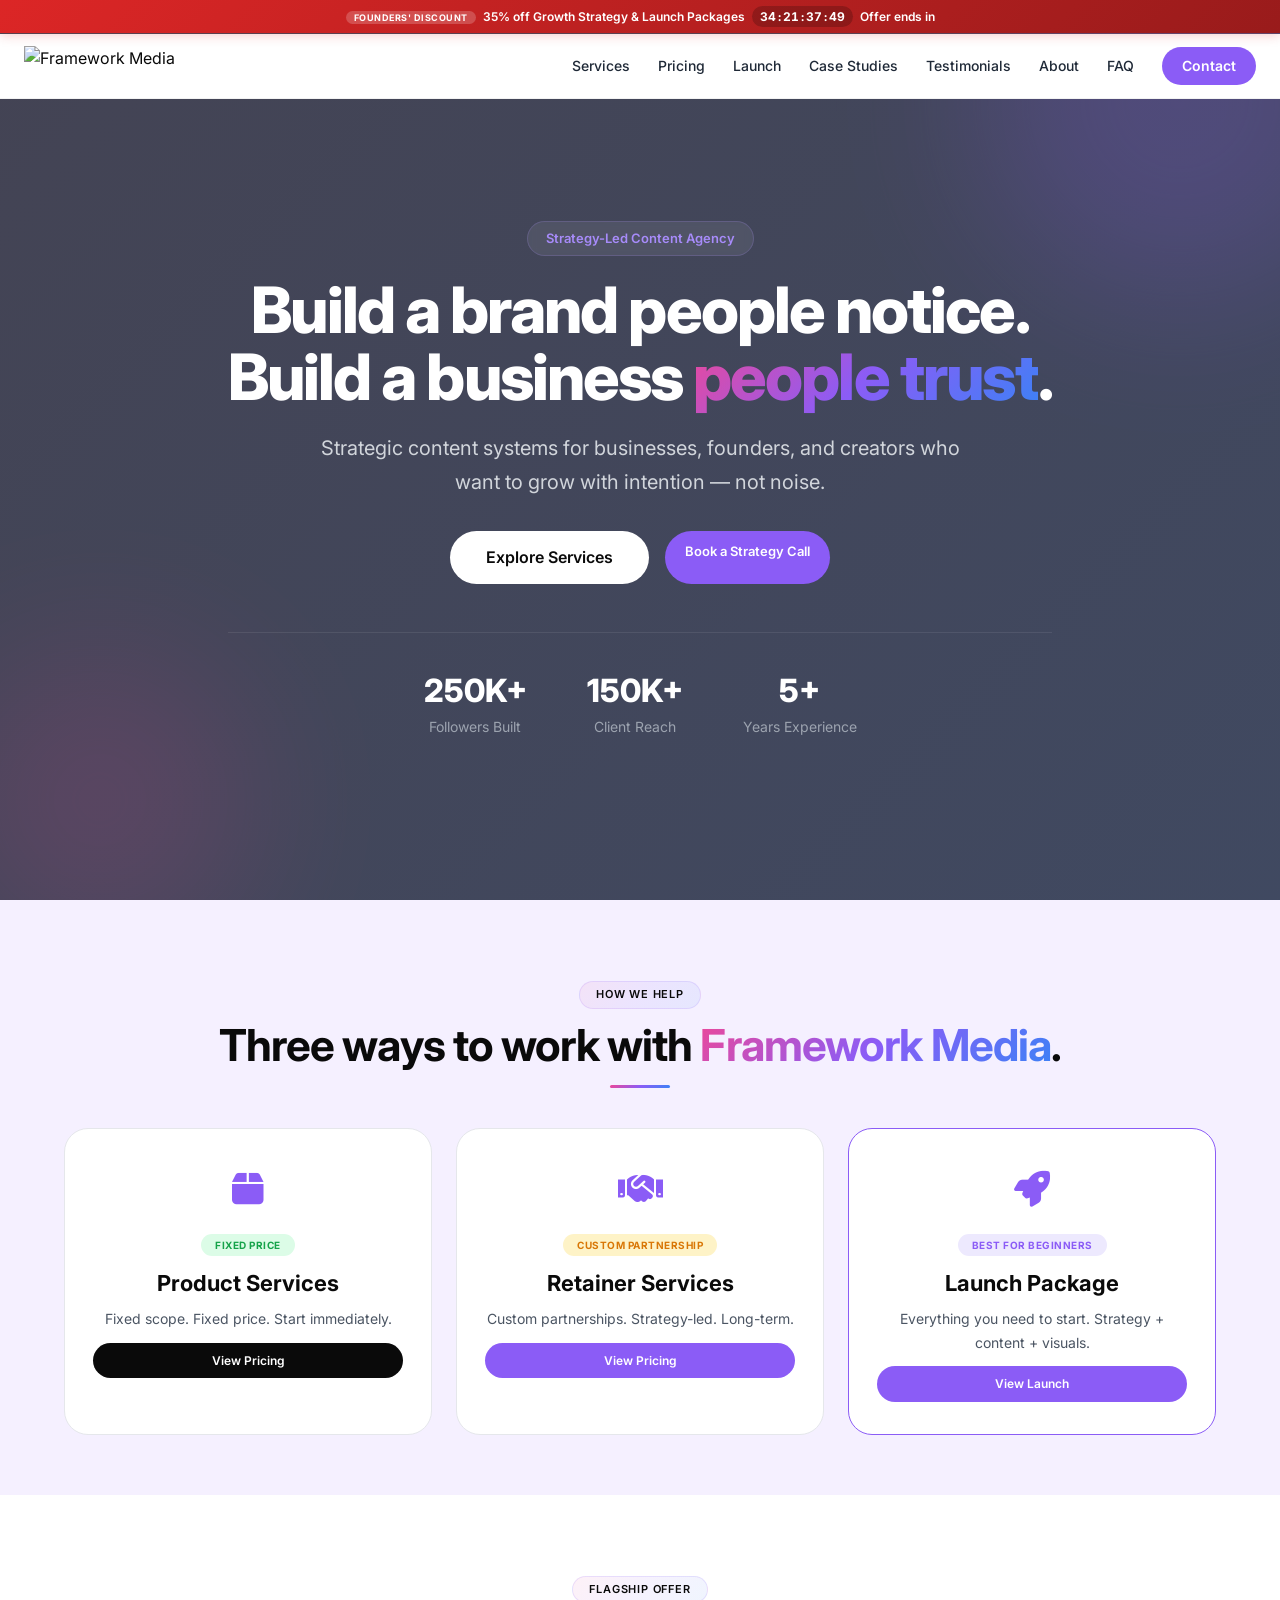
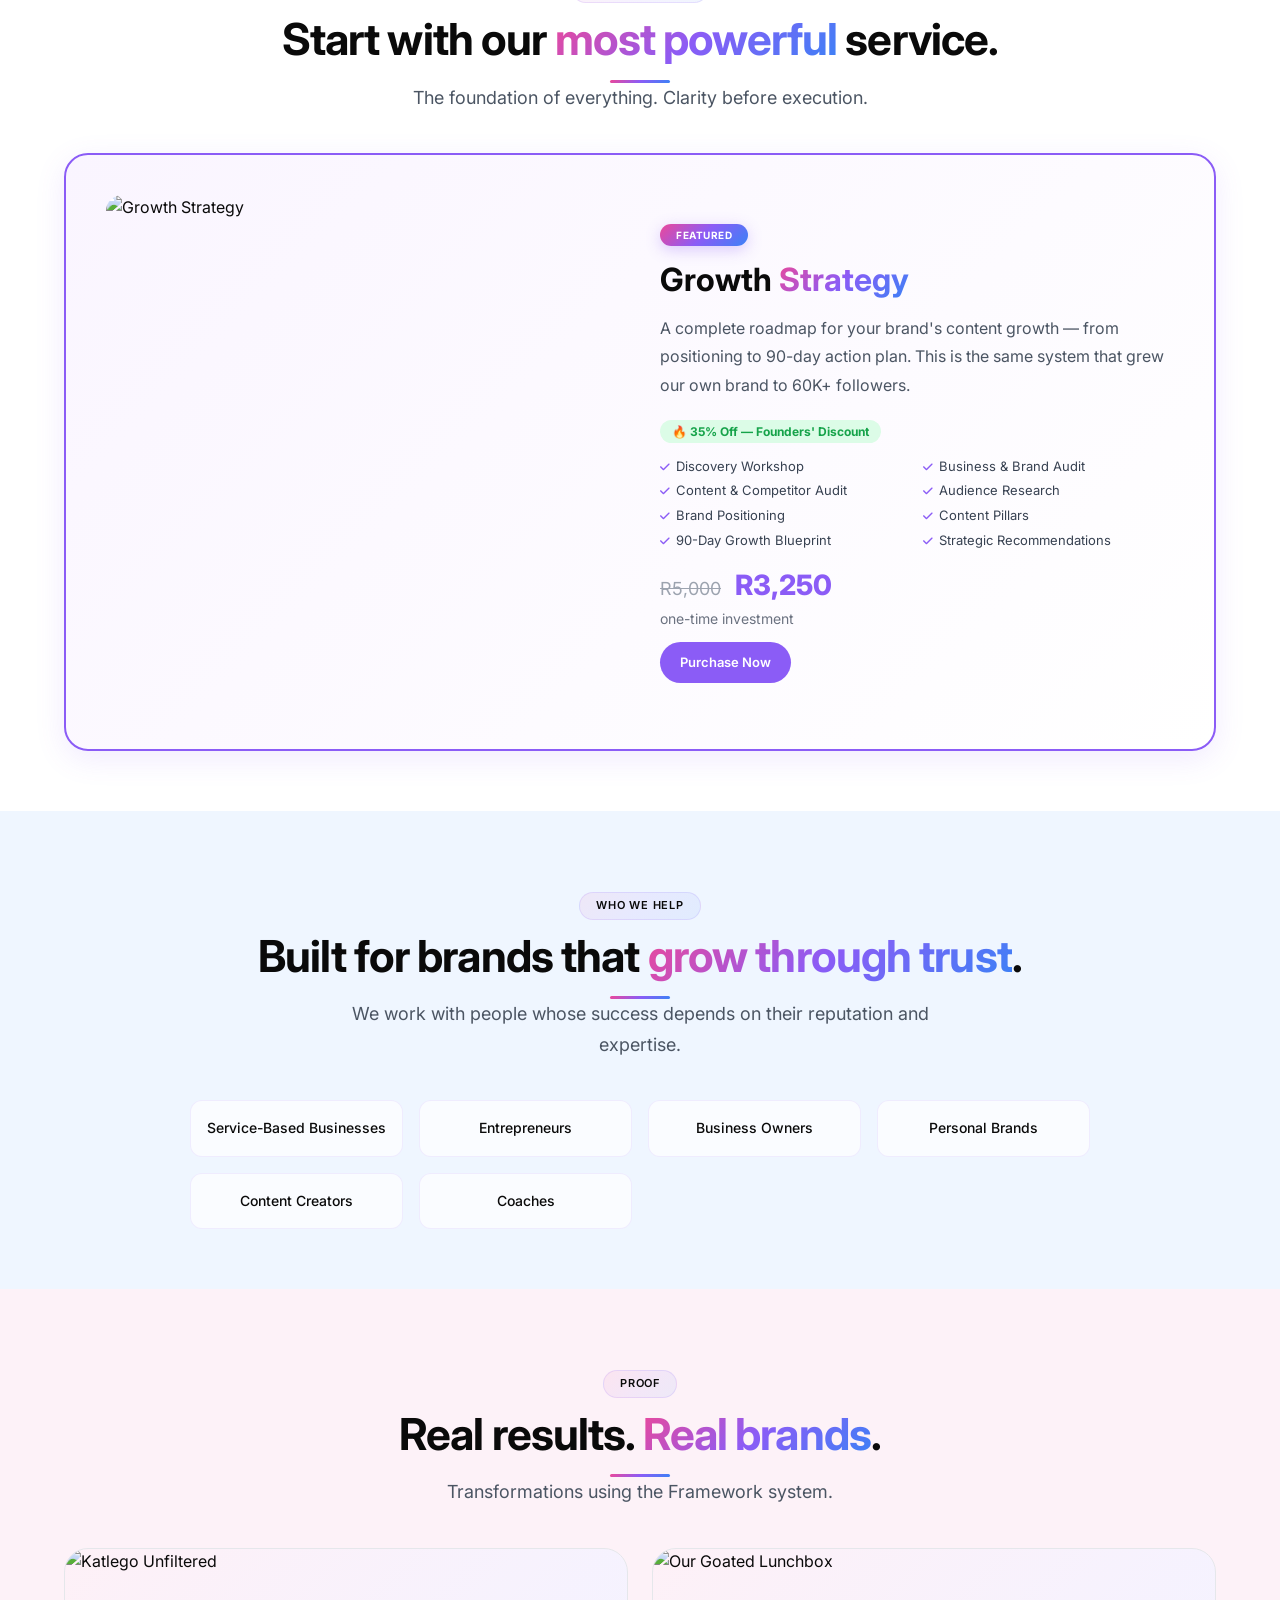
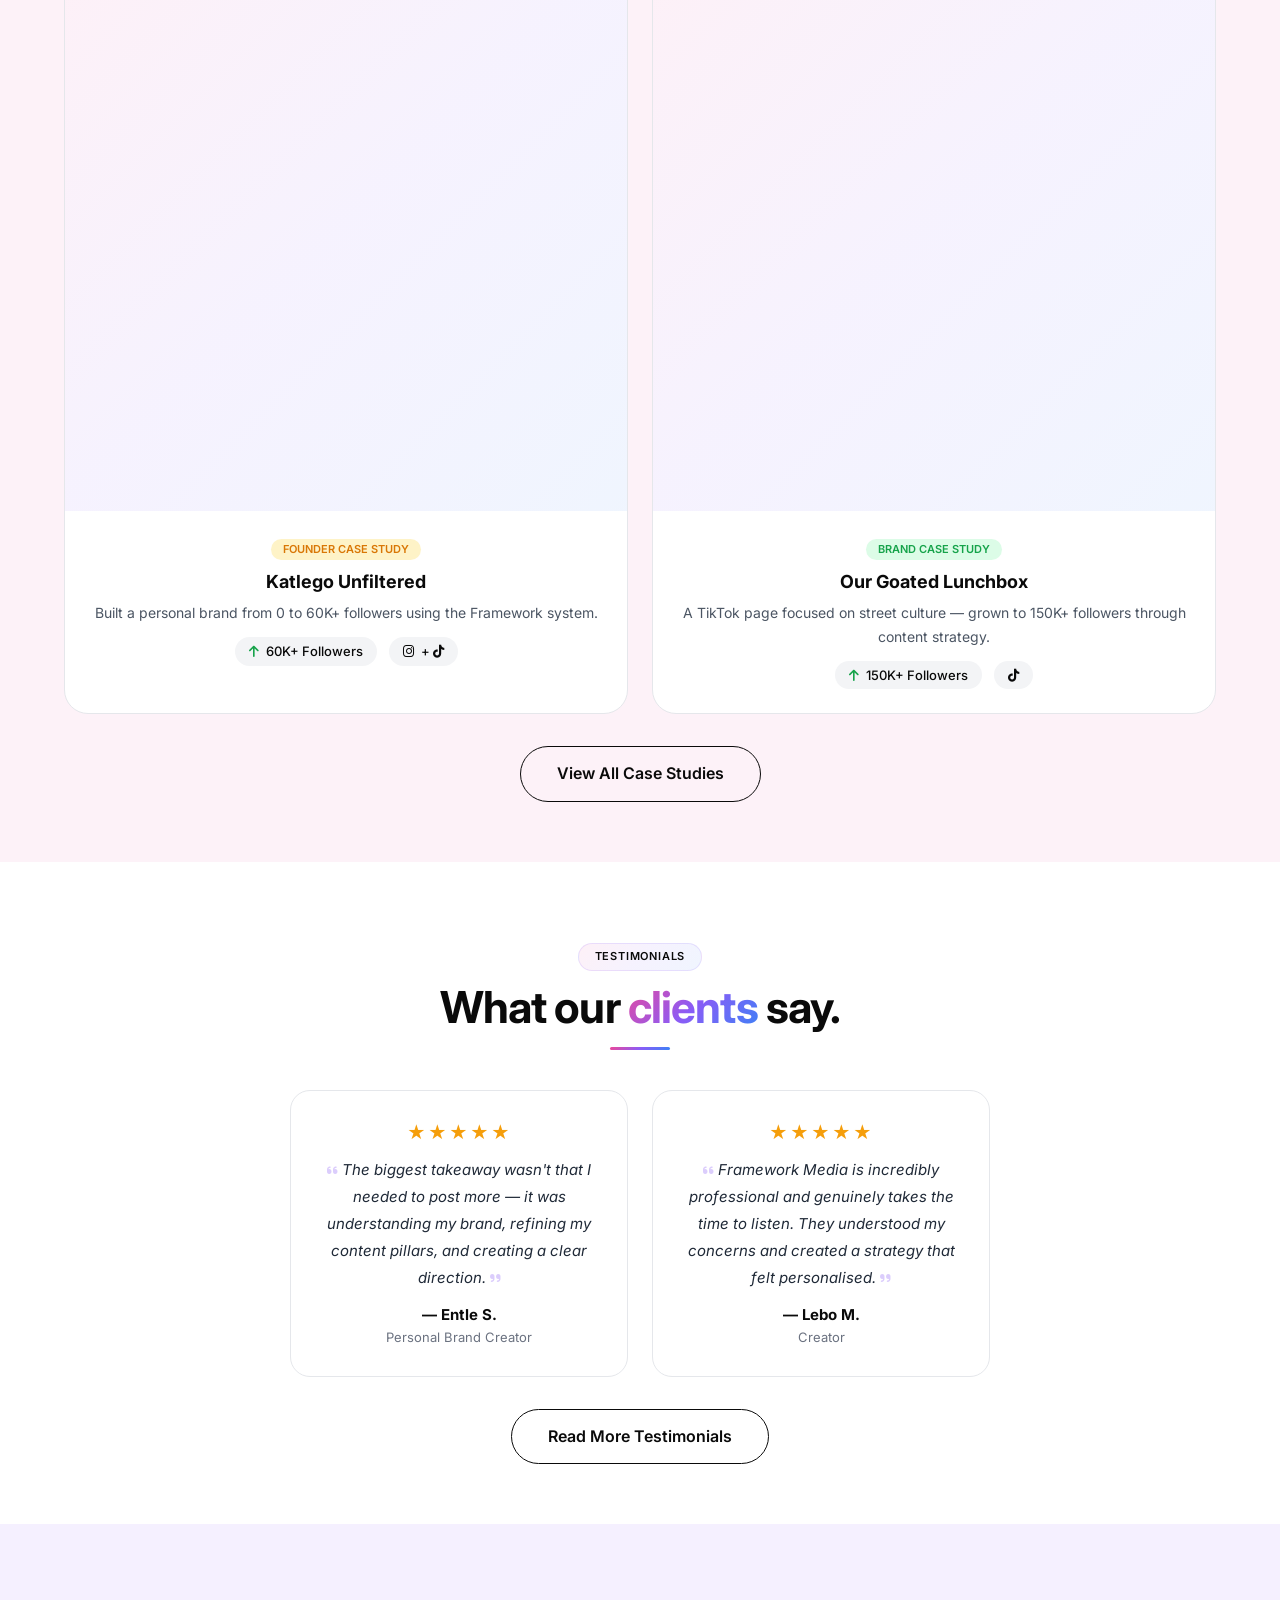
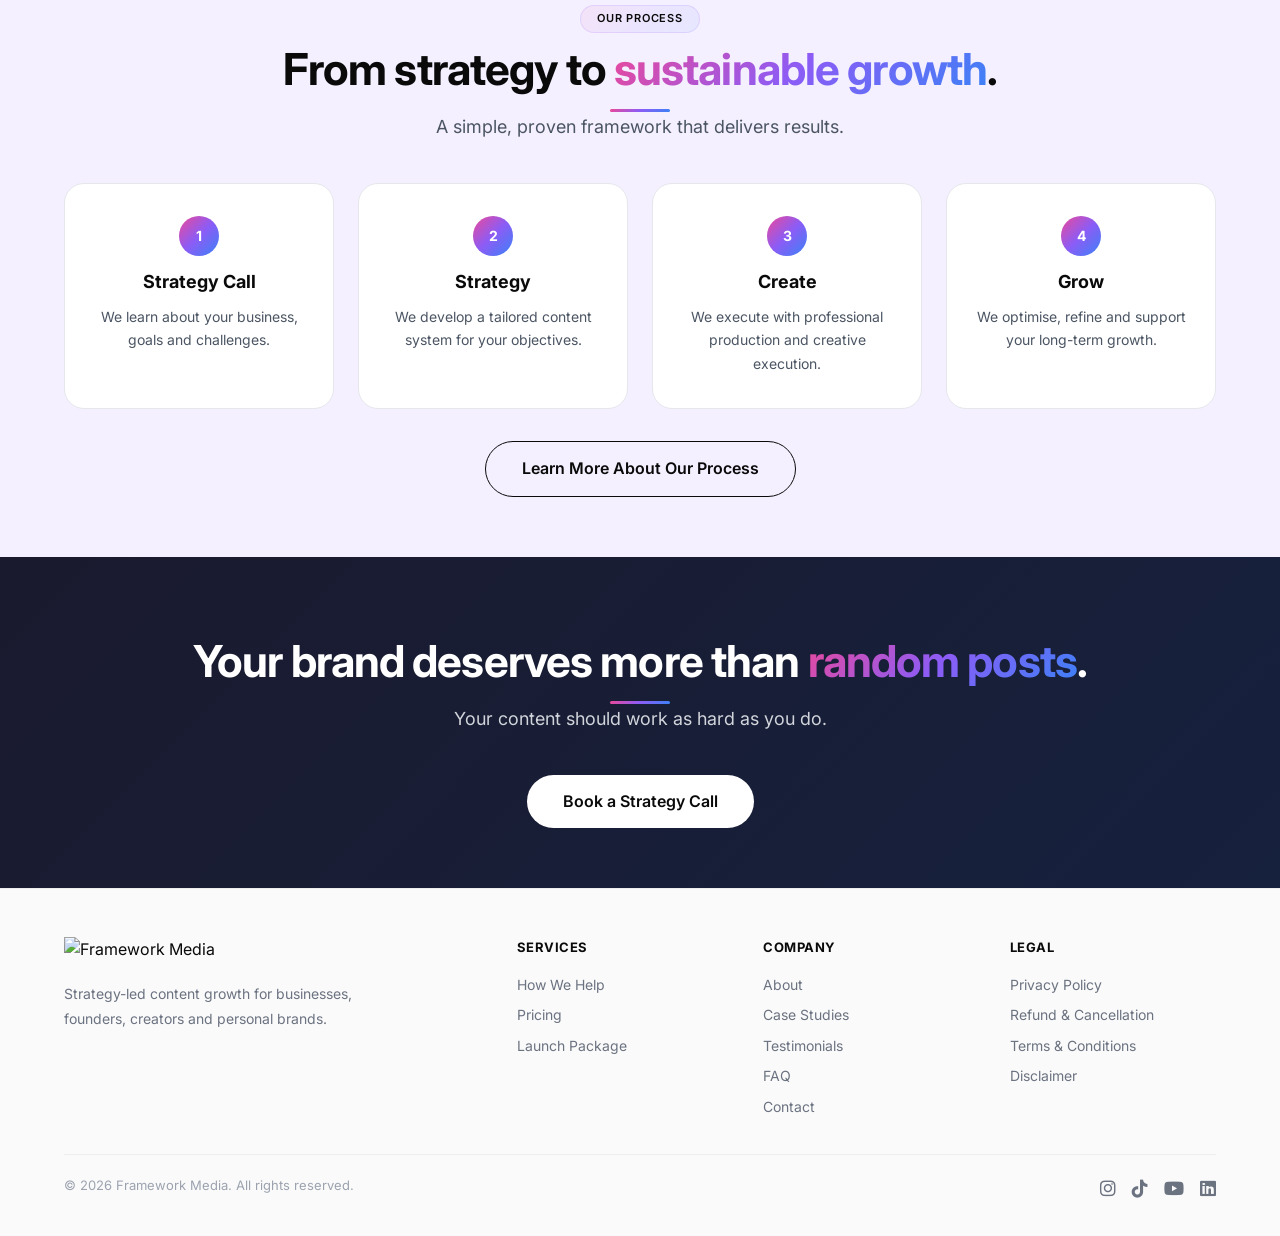
==== commit 6a55c63c: "Update index.html" ====
--- a/index.html
+++ b/index.html
@@ -844,7 +844,7 @@
             </div>
             <div class="hero-stats">
                 <div class="stat">
-                    <div class="stat-number">60K+</div>
+                    <div class="stat-number">250K+</div>
                     <div class="stat-label">Followers Built</div>
                 </div>
                 <div class="stat">
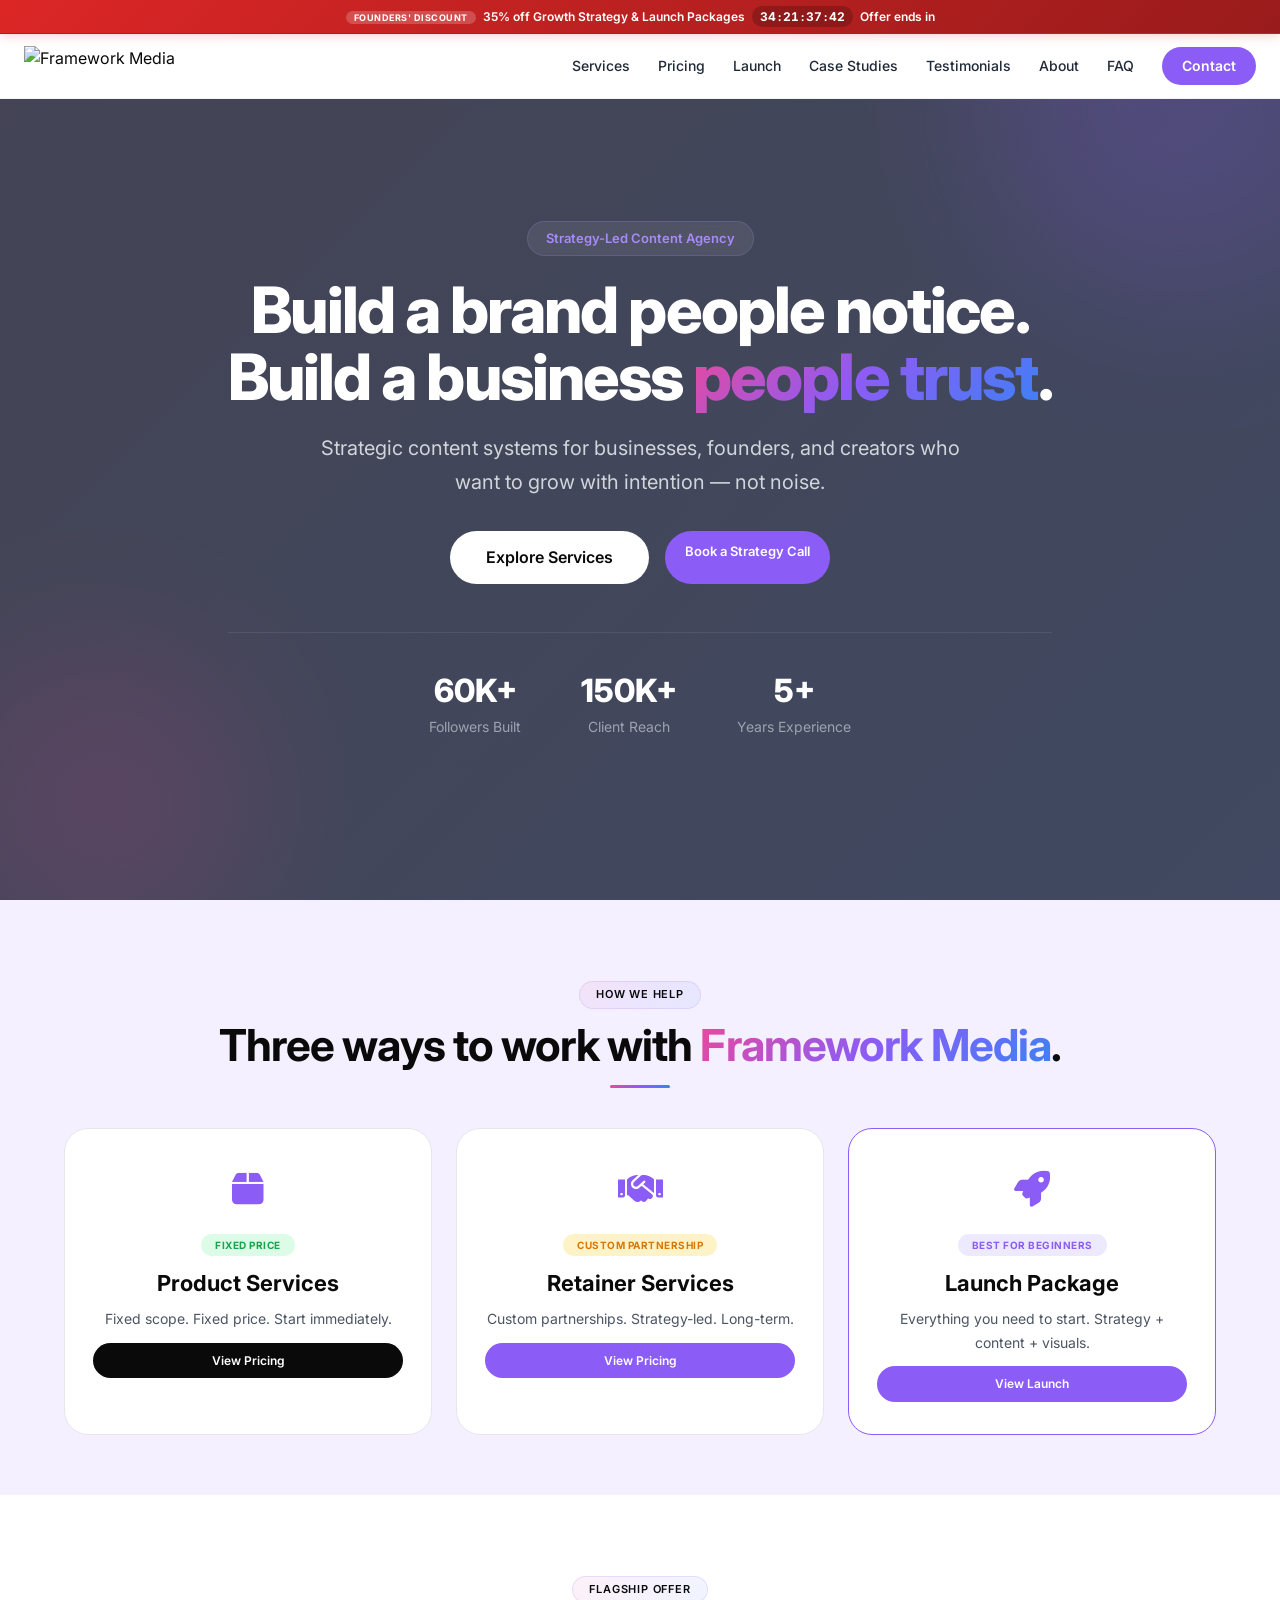
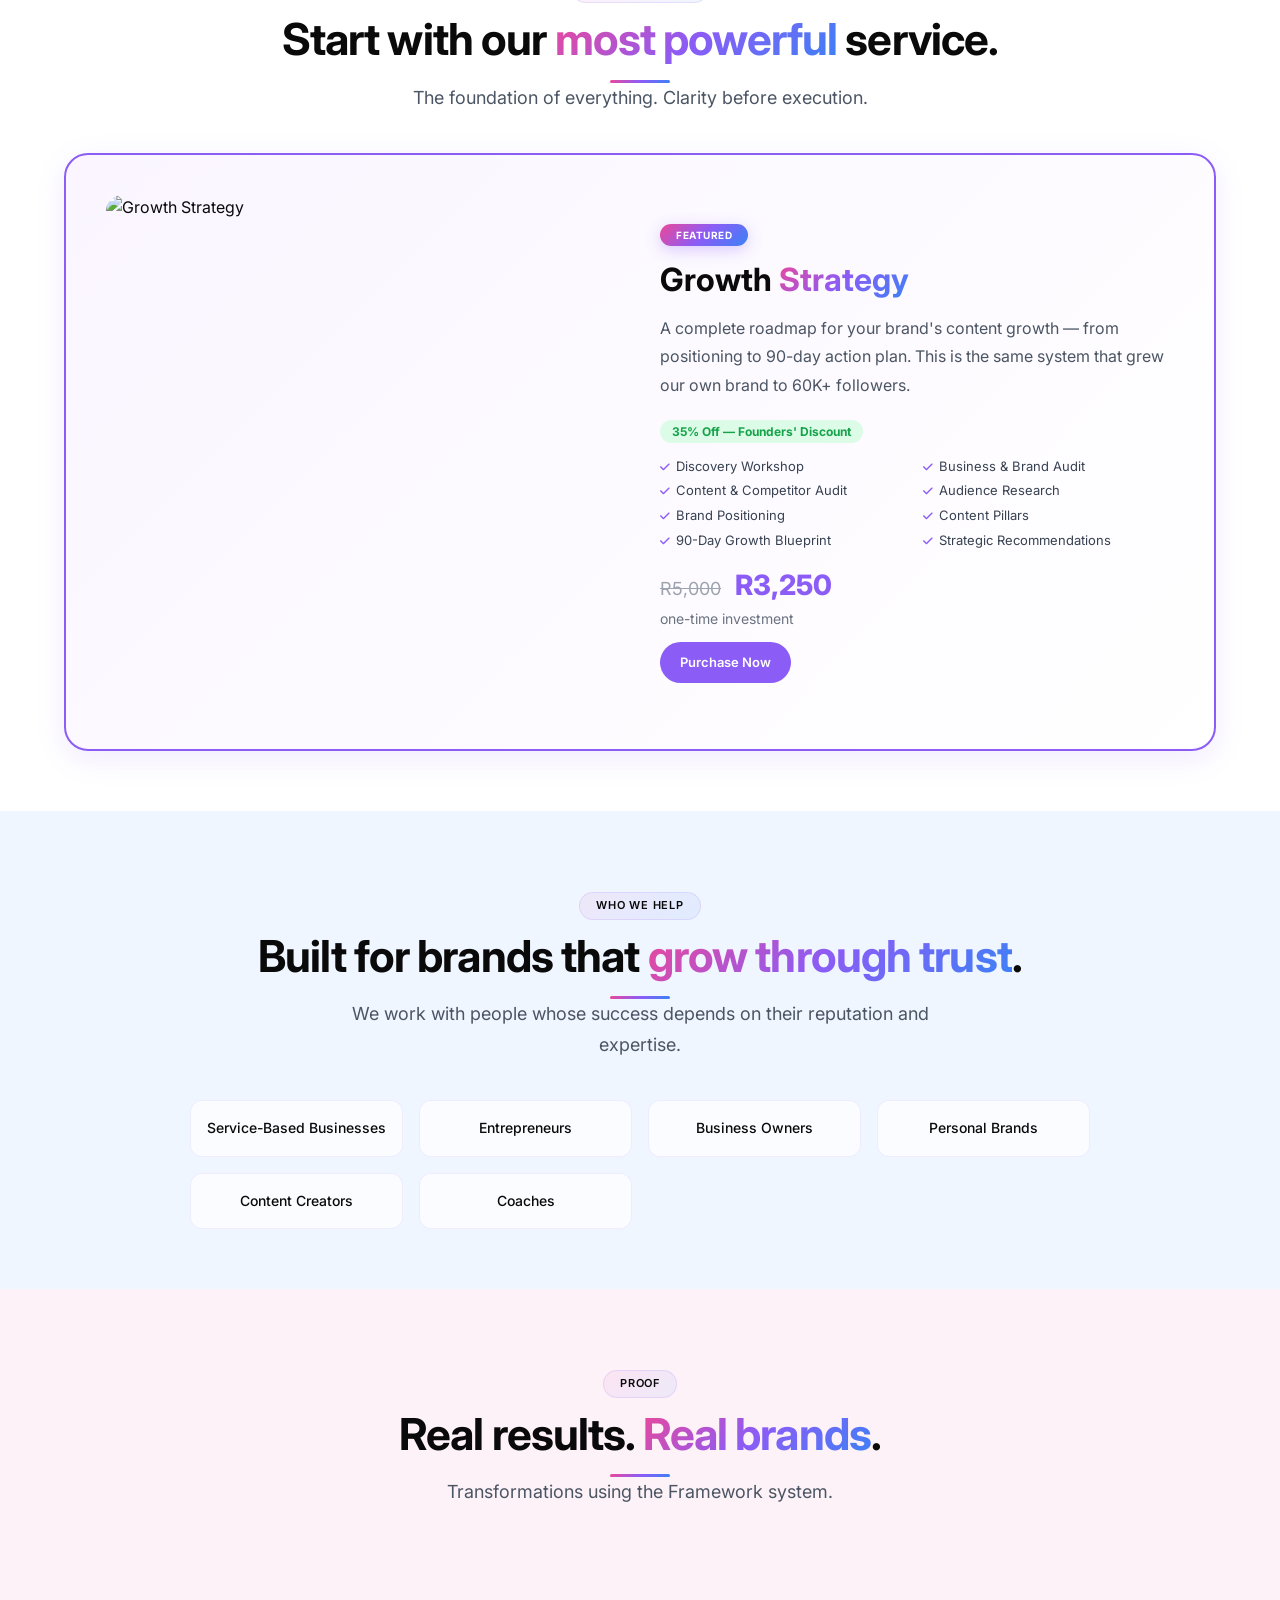
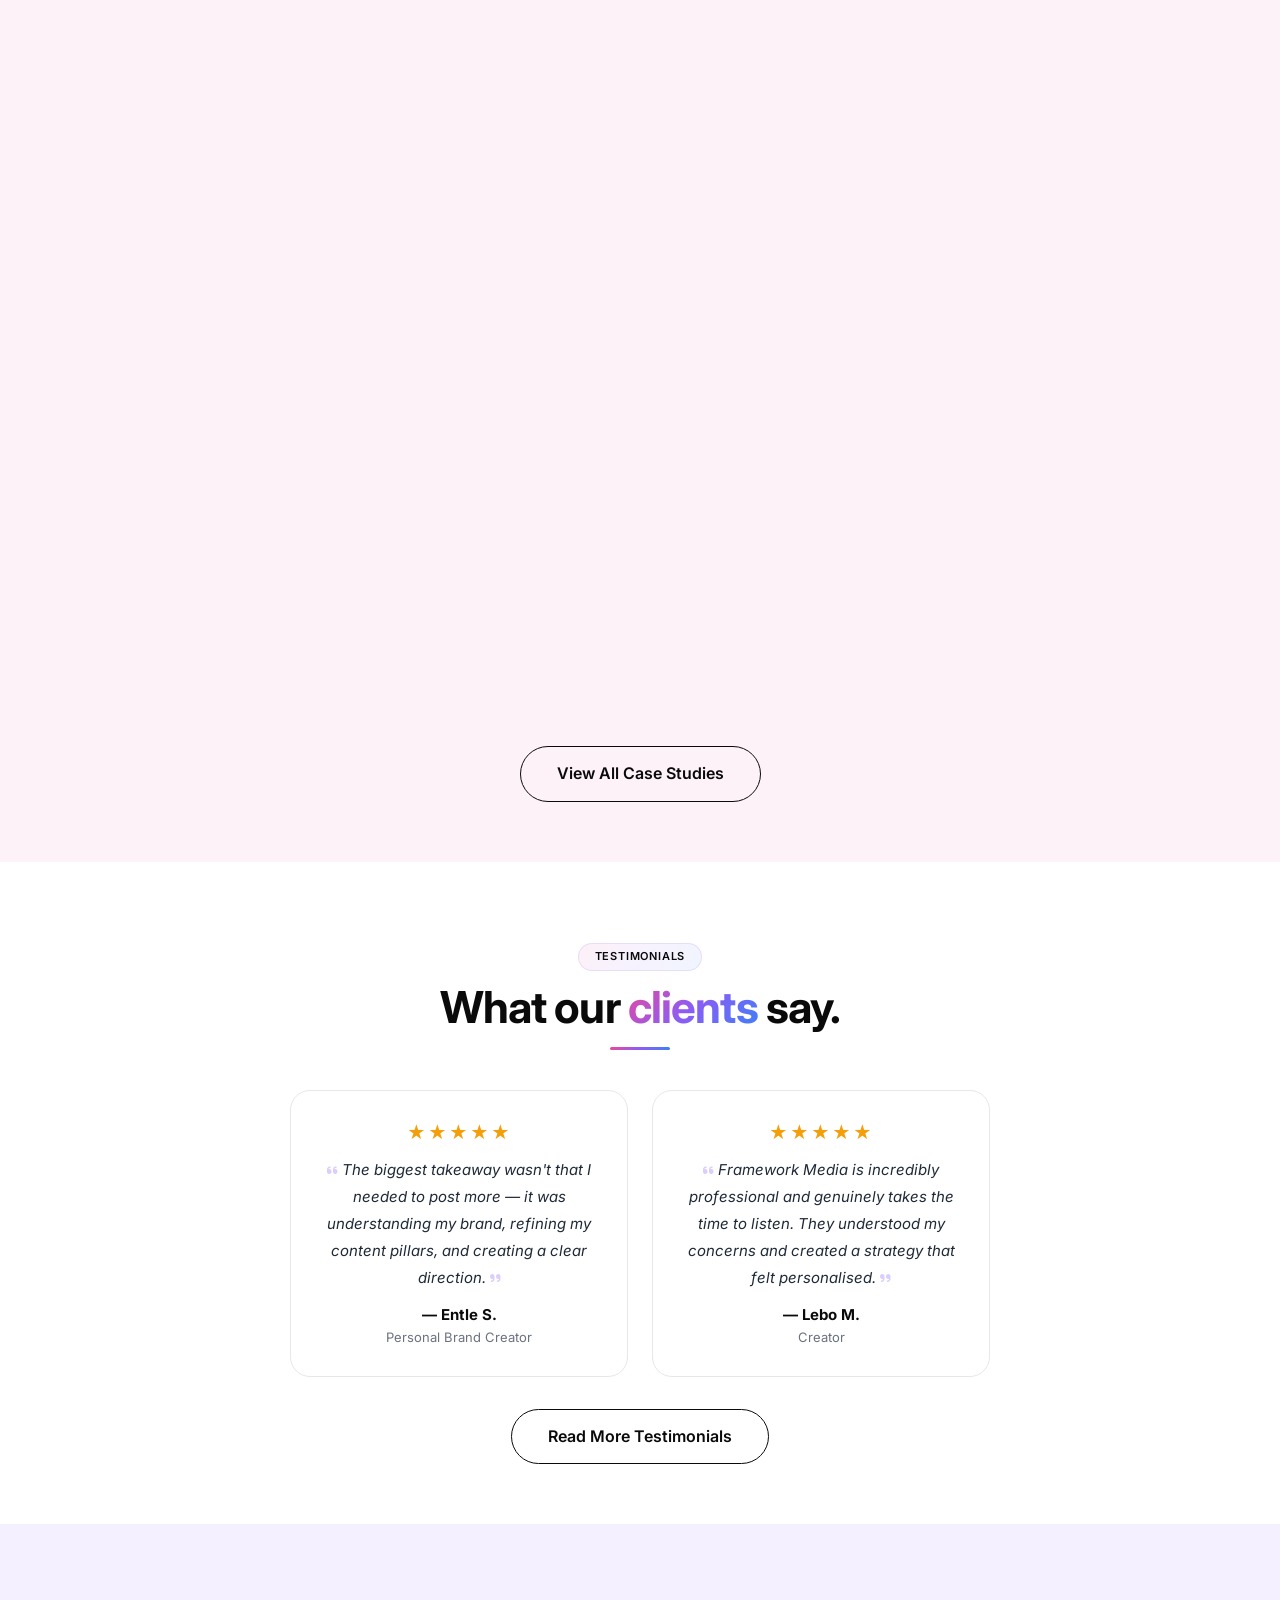
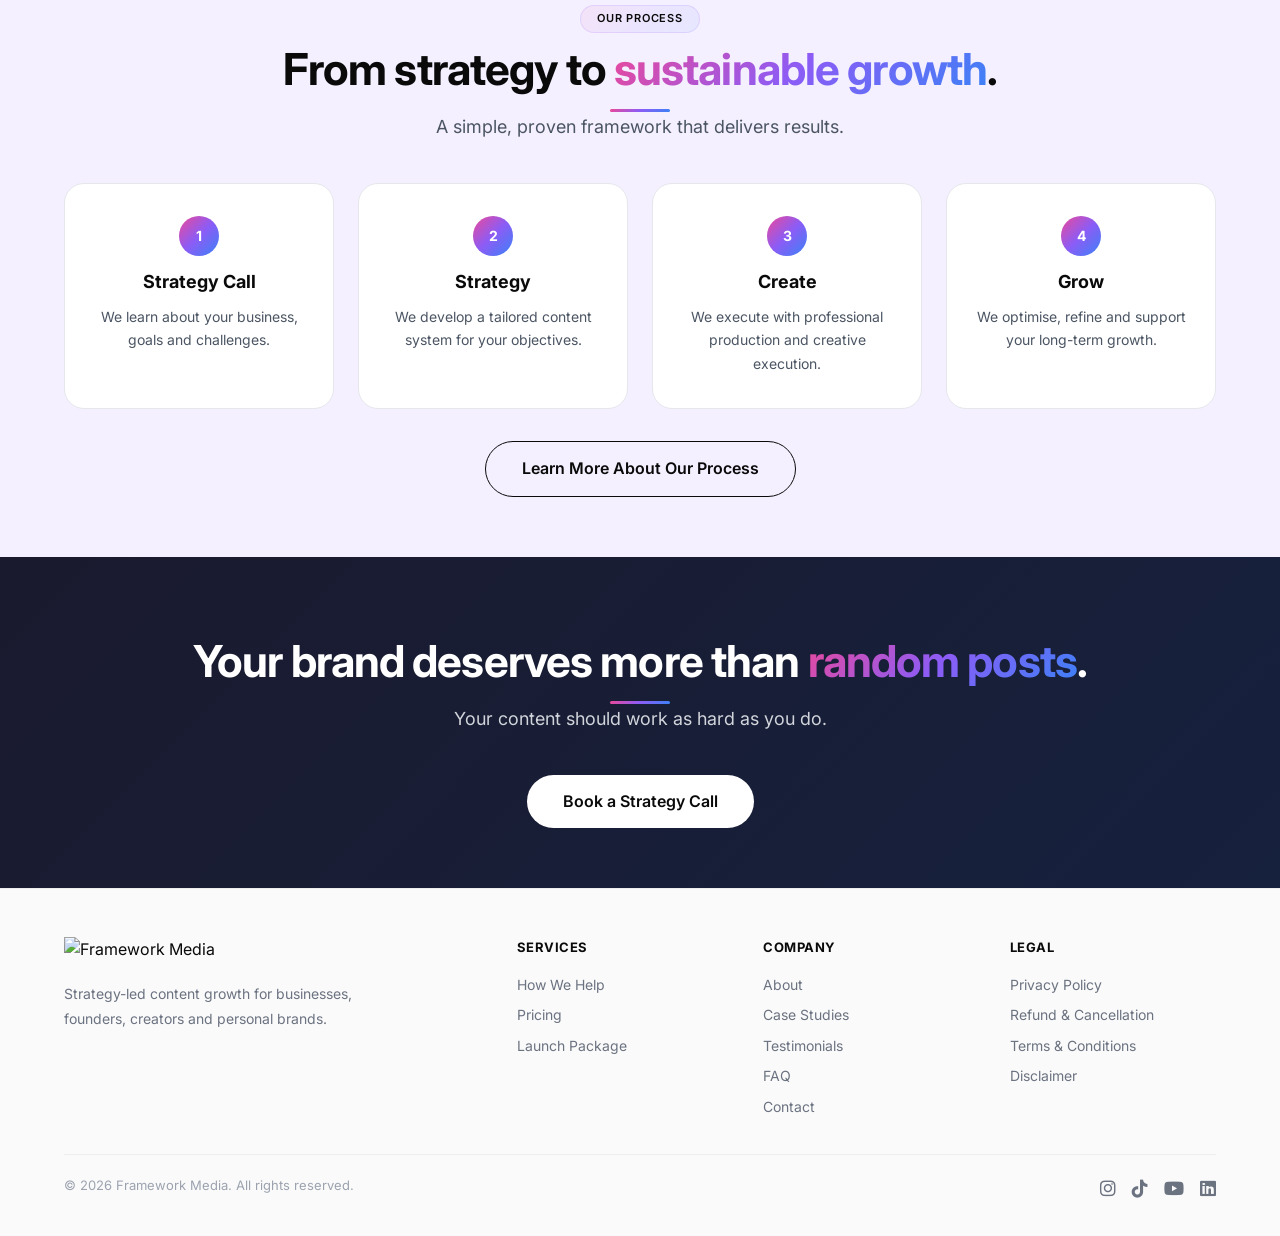
==== commit e0bcd1e4: "Update index.html" ====
--- a/index.html
+++ b/index.html
@@ -752,9 +752,26 @@
             .discount-banner { font-size: 10px; padding: 4px 10px; top: 0; }
             .discount-banner .timer { font-size: 10px; padding: 1px 6px; }
             .discount-banner .timer span { min-width: 12px; }
-            .navbar { top: 28px; padding: 10px 16px; flex-wrap: wrap; justify-content: center; gap: 6px; }
-            .nav-links { flex-wrap: wrap; justify-content: center; gap: 10px; }
-            .nav-links a { font-size: 12px; }
+            .navbar { top: 28px; padding: 10px 16px; flex-wrap: wrap; justify-content: space-between; }
+            .nav-links {
+                display: none;
+                flex-direction: column;
+                gap: 12px;
+                padding: 16px 20px 24px;
+                width: 100%;
+                text-align: center;
+                background: white;
+                position: absolute;
+                top: 100%;
+                left: 0;
+                right: 0;
+                border-bottom: 1px solid rgba(0,0,0,0.05);
+                box-shadow: 0 8px 24px rgba(0,0,0,0.08);
+            }
+            .nav-links.open { display: flex; }
+            .nav-links a { font-size: 15px; }
+            .nav-toggle { display: block; }
+
             .hero { padding: 110px 16px 60px; }
             .hero h1 { font-size: 32px; }
             .hero p { font-size: 16px; }
@@ -844,7 +861,7 @@
             </div>
             <div class="hero-stats">
                 <div class="stat">
-                    <div class="stat-number">250K+</div>
+                    <div class="stat-number">60K+</div>
                     <div class="stat-label">Followers Built</div>
                 </div>
                 <div class="stat">
@@ -908,13 +925,13 @@
 
             <div class="flagship-section reveal">
                 <div class="flagship-image">
-                    <img src="images/flagship.jpeg" alt="Growth Strategy" />
+                    <img src="images/flagship.jpg" alt="Growth Strategy" />
                 </div>
                 <div class="flagship-content">
                     <span class="flagship-badge">Featured</span>
                     <h2>Growth <span class="highlight">Strategy</span></h2>
                     <p>A complete roadmap for your brand's content growth — from positioning to 90-day action plan. This is the same system that grew our own brand to 60K+ followers.</p>
-                    <span class="savings-badge">🔥 35% Off — Founders' Discount</span>
+                    <span class="savings-badge">35% Off — Founders' Discount</span>
                     <div class="flagship-features">
                         <span><i class="fas fa-check"></i> Discovery Workshop</span>
                         <span><i class="fas fa-check"></i> Business & Brand Audit</span>
@@ -1143,8 +1160,10 @@
         <i class="fas fa-chevron-up"></i>
     </a>
 
-    <script src="js/main.js"></script>
     <script>
+        // ================================================
+        // ===== COUNTDOWN TIMER =====
+        // ================================================
         (function() {
             const countdownDate = new Date();
             countdownDate.setDate(countdownDate.getDate() + 34);
@@ -1173,6 +1192,130 @@
             updateTimer();
             setInterval(updateTimer, 1000);
         })();
+
+        // ================================================
+        // ===== HAMBURGER MENU TOGGLE =====
+        // ================================================
+        const navToggle = document.getElementById('navToggle');
+        const navLinks = document.getElementById('navLinks');
+
+        if (navToggle) {
+            navToggle.addEventListener('click', function() {
+                navLinks.classList.toggle('open');
+                const icon = this.querySelector('i');
+                if (icon) {
+                    icon.classList.toggle('fa-bars');
+                    icon.classList.toggle('fa-times');
+                }
+            });
+        }
+
+        // ===== CLOSE MENU WHEN ANY LINK IS CLICKED =====
+        document.querySelectorAll('.nav-links a').forEach(function(link) {
+            link.addEventListener('click', function() {
+                if (navLinks.classList.contains('open')) {
+                    navLinks.classList.remove('open');
+                    const icon = navToggle.querySelector('i');
+                    if (icon) {
+                        icon.classList.remove('fa-times');
+                        icon.classList.add('fa-bars');
+                    }
+                }
+            });
+        });
+
+        // ===== CLOSE MENU WHEN CLICKING OUTSIDE =====
+        document.addEventListener('click', function(e) {
+            if (navLinks.classList.contains('open')) {
+                const isClickInside = navLinks.contains(e.target) || navToggle.contains(e.target);
+                if (!isClickInside) {
+                    navLinks.classList.remove('open');
+                    const icon = navToggle.querySelector('i');
+                    if (icon) {
+                        icon.classList.remove('fa-times');
+                        icon.classList.add('fa-bars');
+                    }
+                }
+            }
+        });
+
+        // ================================================
+        // ===== NAVBAR HIDE ON SCROLL =====
+        // ================================================
+        let lastScroll = 0;
+        const navbar = document.getElementById('navbar');
+
+        window.addEventListener('scroll', function() {
+            const currentScroll = window.pageYOffset;
+
+            if (currentScroll > 80) {
+                navbar.classList.add('scrolled');
+            } else {
+                navbar.classList.remove('scrolled');
+            }
+
+            if (currentScroll > lastScroll && currentScroll > 100) {
+                navbar.classList.add('hidden');
+            } else {
+                navbar.classList.remove('hidden');
+            }
+
+            lastScroll = currentScroll;
+
+            const backToTop = document.getElementById('backToTop');
+            if (backToTop) {
+                if (currentScroll > 400) {
+                    backToTop.classList.add('visible');
+                } else {
+                    backToTop.classList.remove('visible');
+                }
+            }
+        });
+
+        // ================================================
+        // ===== BACK TO TOP =====
+        // ================================================
+        const backToTop = document.getElementById('backToTop');
+        if (backToTop) {
+            backToTop.addEventListener('click', function(e) {
+                e.preventDefault();
+                window.scrollTo({ top: 0, behavior: 'smooth' });
+            });
+        }
+
+        // ================================================
+        // ===== SCROLL ANIMATIONS =====
+        // ================================================
+        (function() {
+            const elements = document.querySelectorAll('.reveal, .stagger');
+
+            const observer = new IntersectionObserver(function(entries) {
+                entries.forEach(function(entry) {
+                    if (entry.isIntersecting) {
+                        entry.target.classList.add('is-visible');
+                    }
+                });
+            }, {
+                threshold: 0.1,
+                rootMargin: '0px 0px -40px 0px'
+            });
+
+            elements.forEach(function(el) {
+                if (el) observer.observe(el);
+            });
+
+            setTimeout(function() {
+                elements.forEach(function(el) {
+                    if (el) {
+                        const rect = el.getBoundingClientRect();
+                        const windowHeight = window.innerHeight;
+                        if (rect.top < windowHeight * 0.85) {
+                            el.classList.add('is-visible');
+                        }
+                    }
+                });
+            }, 100);
+        })();
     </script>
 </body>
 </html>
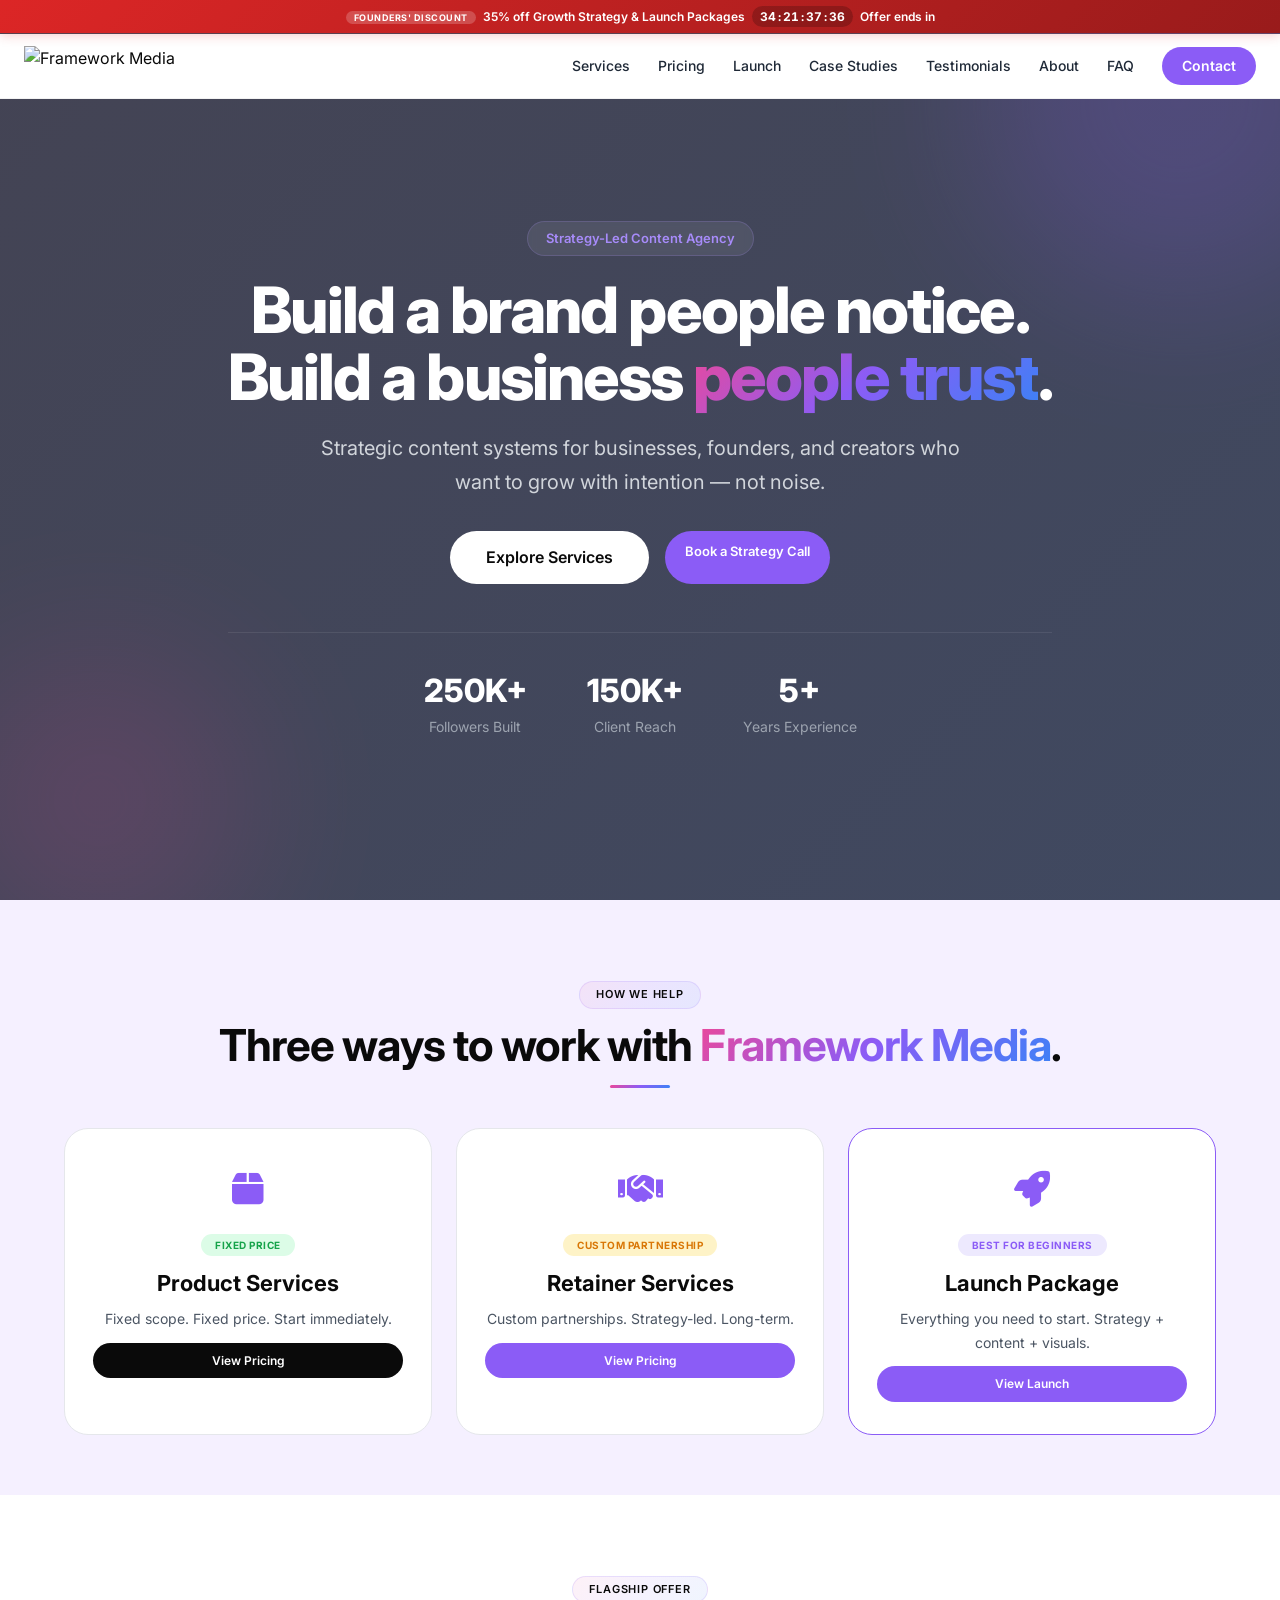
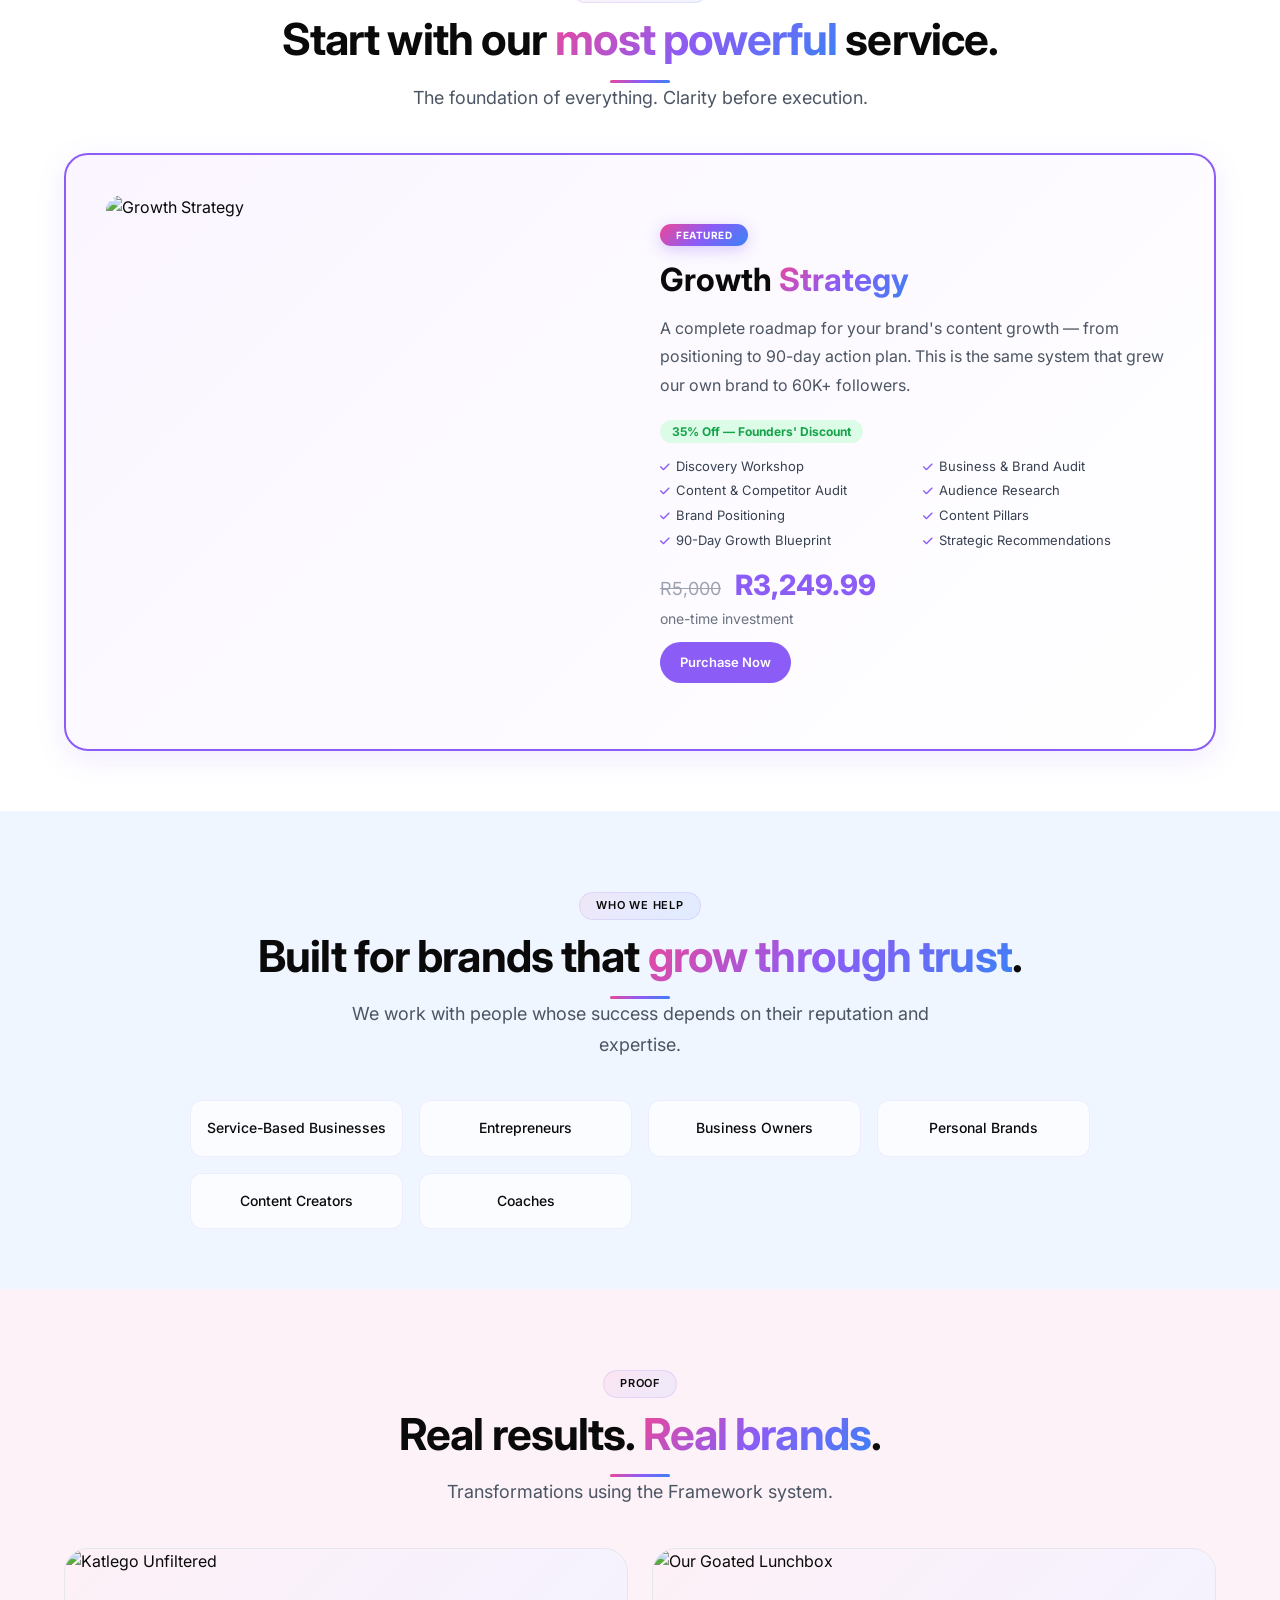
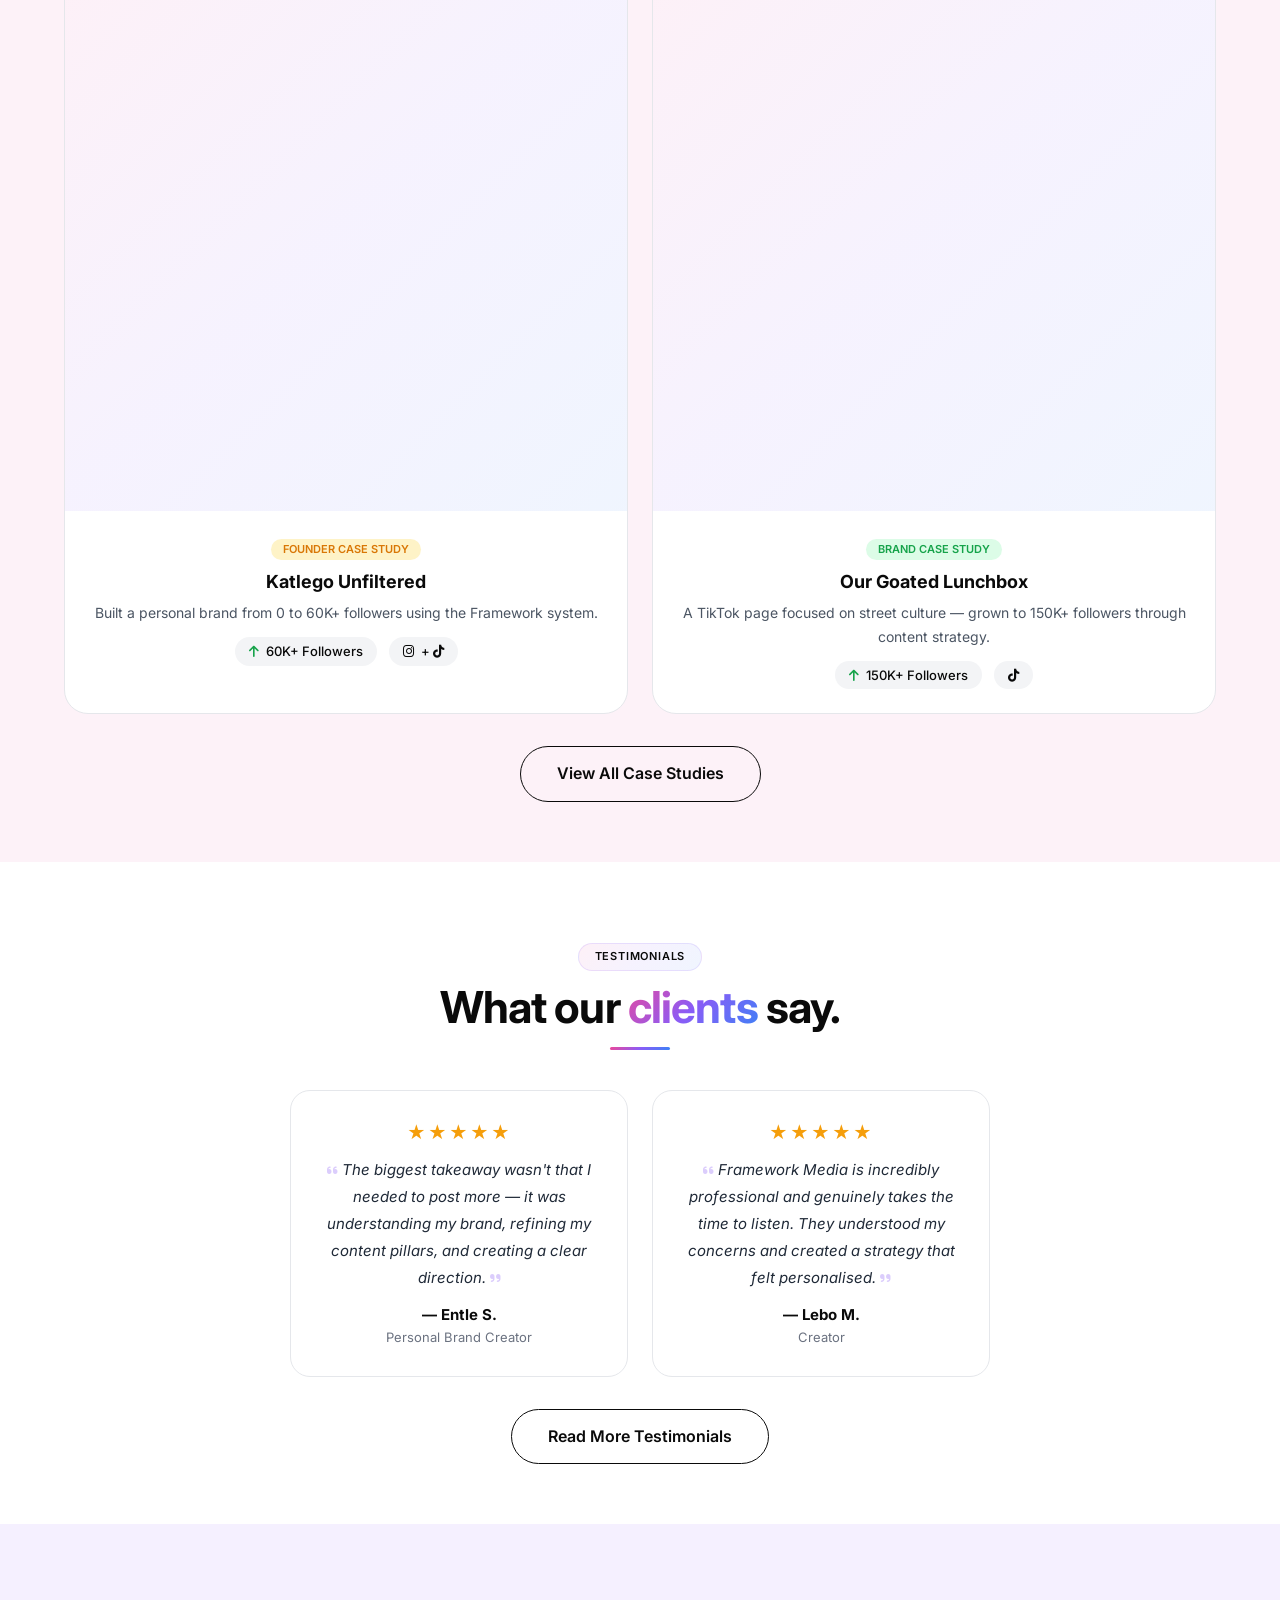
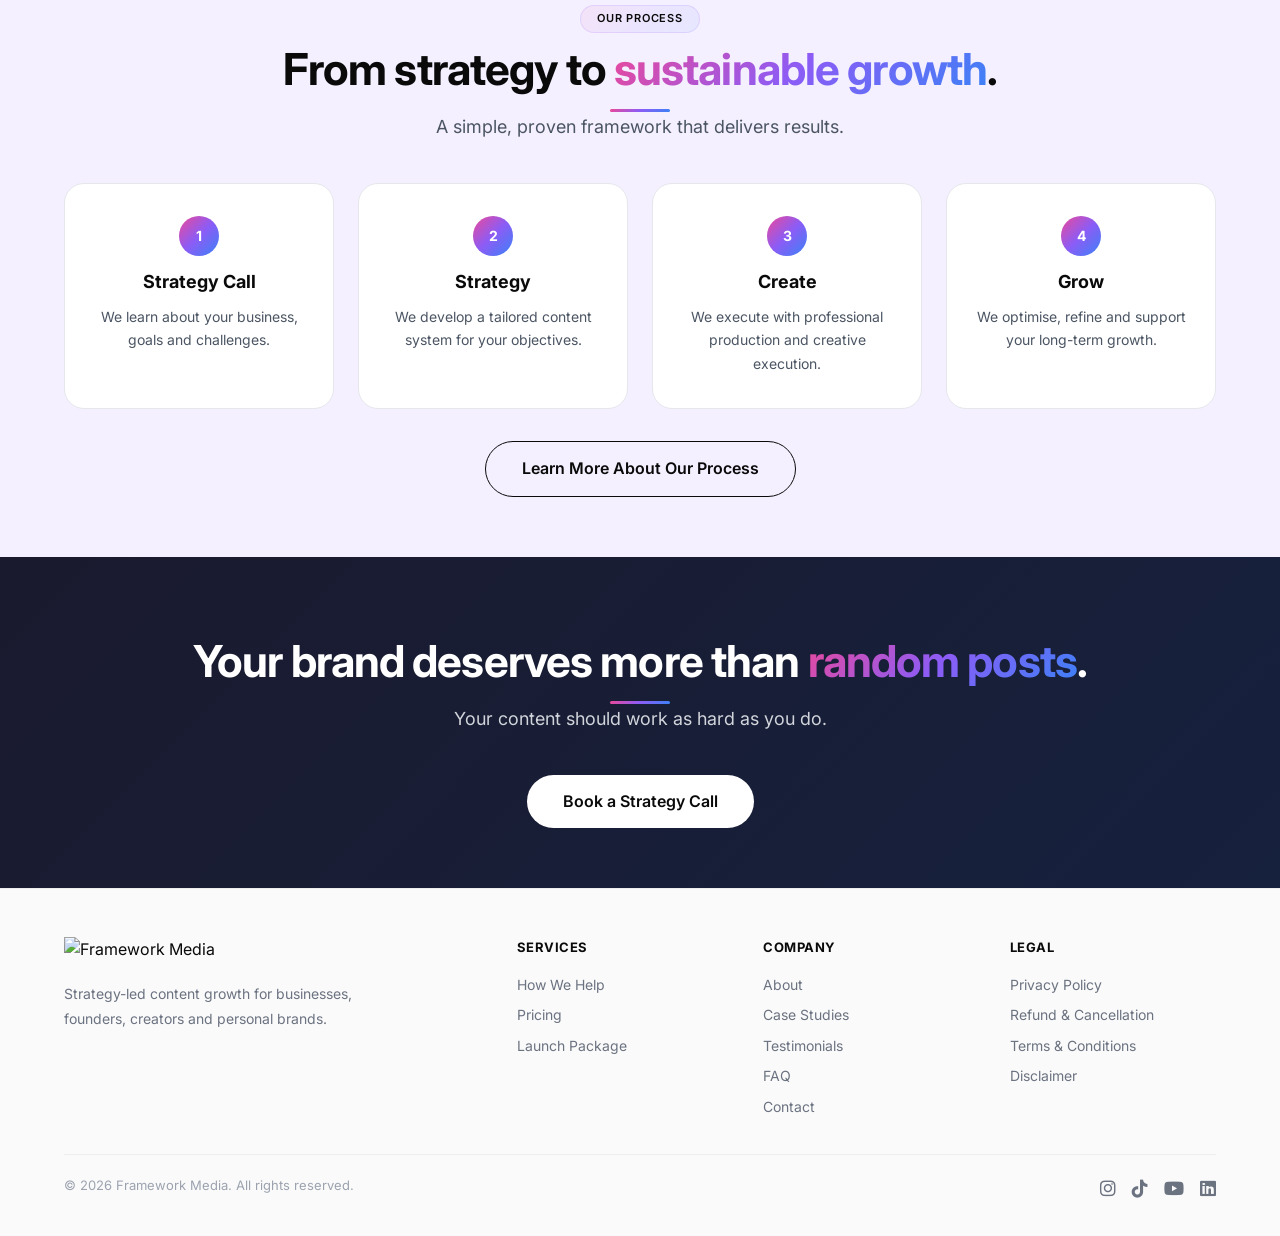
==== commit 9cb905bf: "Update index.html" ====
--- a/index.html
+++ b/index.html
@@ -752,26 +752,9 @@
             .discount-banner { font-size: 10px; padding: 4px 10px; top: 0; }
             .discount-banner .timer { font-size: 10px; padding: 1px 6px; }
             .discount-banner .timer span { min-width: 12px; }
-            .navbar { top: 28px; padding: 10px 16px; flex-wrap: wrap; justify-content: space-between; }
-            .nav-links {
-                display: none;
-                flex-direction: column;
-                gap: 12px;
-                padding: 16px 20px 24px;
-                width: 100%;
-                text-align: center;
-                background: white;
-                position: absolute;
-                top: 100%;
-                left: 0;
-                right: 0;
-                border-bottom: 1px solid rgba(0,0,0,0.05);
-                box-shadow: 0 8px 24px rgba(0,0,0,0.08);
-            }
-            .nav-links.open { display: flex; }
-            .nav-links a { font-size: 15px; }
-            .nav-toggle { display: block; }
-
+            .navbar { top: 28px; padding: 10px 16px; flex-wrap: wrap; justify-content: center; gap: 6px; }
+            .nav-links { flex-wrap: wrap; justify-content: center; gap: 10px; }
+            .nav-links a { font-size: 12px; }
             .hero { padding: 110px 16px 60px; }
             .hero h1 { font-size: 32px; }
             .hero p { font-size: 16px; }
@@ -861,7 +844,7 @@
             </div>
             <div class="hero-stats">
                 <div class="stat">
-                    <div class="stat-number">60K+</div>
+                    <div class="stat-number">250K+</div>
                     <div class="stat-label">Followers Built</div>
                 </div>
                 <div class="stat">
@@ -925,7 +908,7 @@
 
             <div class="flagship-section reveal">
                 <div class="flagship-image">
-                    <img src="images/flagship.jpg" alt="Growth Strategy" />
+                    <img src="images/flagship.jpeg" alt="Growth Strategy" />
                 </div>
                 <div class="flagship-content">
                     <span class="flagship-badge">Featured</span>
@@ -943,7 +926,7 @@
                         <span><i class="fas fa-check"></i> Strategic Recommendations</span>
                     </div>
                     <div class="price">
-                        <span class="original">R5,000</span> R3,250
+                        <span class="original">R5,000</span> R3,249.99
                     </div>
                     <div class="price-sub">one-time investment</div>
                     <a href="product-services.html#growth-strategy" class="btn-purple" style="display:inline-block;">Purchase Now</a>
@@ -1160,10 +1143,8 @@
         <i class="fas fa-chevron-up"></i>
     </a>
 
+    <script src="js/main.js"></script>
     <script>
-        // ================================================
-        // ===== COUNTDOWN TIMER =====
-        // ================================================
         (function() {
             const countdownDate = new Date();
             countdownDate.setDate(countdownDate.getDate() + 34);
@@ -1192,130 +1173,6 @@
             updateTimer();
             setInterval(updateTimer, 1000);
         })();
-
-        // ================================================
-        // ===== HAMBURGER MENU TOGGLE =====
-        // ================================================
-        const navToggle = document.getElementById('navToggle');
-        const navLinks = document.getElementById('navLinks');
-
-        if (navToggle) {
-            navToggle.addEventListener('click', function() {
-                navLinks.classList.toggle('open');
-                const icon = this.querySelector('i');
-                if (icon) {
-                    icon.classList.toggle('fa-bars');
-                    icon.classList.toggle('fa-times');
-                }
-            });
-        }
-
-        // ===== CLOSE MENU WHEN ANY LINK IS CLICKED =====
-        document.querySelectorAll('.nav-links a').forEach(function(link) {
-            link.addEventListener('click', function() {
-                if (navLinks.classList.contains('open')) {
-                    navLinks.classList.remove('open');
-                    const icon = navToggle.querySelector('i');
-                    if (icon) {
-                        icon.classList.remove('fa-times');
-                        icon.classList.add('fa-bars');
-                    }
-                }
-            });
-        });
-
-        // ===== CLOSE MENU WHEN CLICKING OUTSIDE =====
-        document.addEventListener('click', function(e) {
-            if (navLinks.classList.contains('open')) {
-                const isClickInside = navLinks.contains(e.target) || navToggle.contains(e.target);
-                if (!isClickInside) {
-                    navLinks.classList.remove('open');
-                    const icon = navToggle.querySelector('i');
-                    if (icon) {
-                        icon.classList.remove('fa-times');
-                        icon.classList.add('fa-bars');
-                    }
-                }
-            }
-        });
-
-        // ================================================
-        // ===== NAVBAR HIDE ON SCROLL =====
-        // ================================================
-        let lastScroll = 0;
-        const navbar = document.getElementById('navbar');
-
-        window.addEventListener('scroll', function() {
-            const currentScroll = window.pageYOffset;
-
-            if (currentScroll > 80) {
-                navbar.classList.add('scrolled');
-            } else {
-                navbar.classList.remove('scrolled');
-            }
-
-            if (currentScroll > lastScroll && currentScroll > 100) {
-                navbar.classList.add('hidden');
-            } else {
-                navbar.classList.remove('hidden');
-            }
-
-            lastScroll = currentScroll;
-
-            const backToTop = document.getElementById('backToTop');
-            if (backToTop) {
-                if (currentScroll > 400) {
-                    backToTop.classList.add('visible');
-                } else {
-                    backToTop.classList.remove('visible');
-                }
-            }
-        });
-
-        // ================================================
-        // ===== BACK TO TOP =====
-        // ================================================
-        const backToTop = document.getElementById('backToTop');
-        if (backToTop) {
-            backToTop.addEventListener('click', function(e) {
-                e.preventDefault();
-                window.scrollTo({ top: 0, behavior: 'smooth' });
-            });
-        }
-
-        // ================================================
-        // ===== SCROLL ANIMATIONS =====
-        // ================================================
-        (function() {
-            const elements = document.querySelectorAll('.reveal, .stagger');
-
-            const observer = new IntersectionObserver(function(entries) {
-                entries.forEach(function(entry) {
-                    if (entry.isIntersecting) {
-                        entry.target.classList.add('is-visible');
-                    }
-                });
-            }, {
-                threshold: 0.1,
-                rootMargin: '0px 0px -40px 0px'
-            });
-
-            elements.forEach(function(el) {
-                if (el) observer.observe(el);
-            });
-
-            setTimeout(function() {
-                elements.forEach(function(el) {
-                    if (el) {
-                        const rect = el.getBoundingClientRect();
-                        const windowHeight = window.innerHeight;
-                        if (rect.top < windowHeight * 0.85) {
-                            el.classList.add('is-visible');
-                        }
-                    }
-                });
-            }, 100);
-        })();
     </script>
 </body>
 </html>
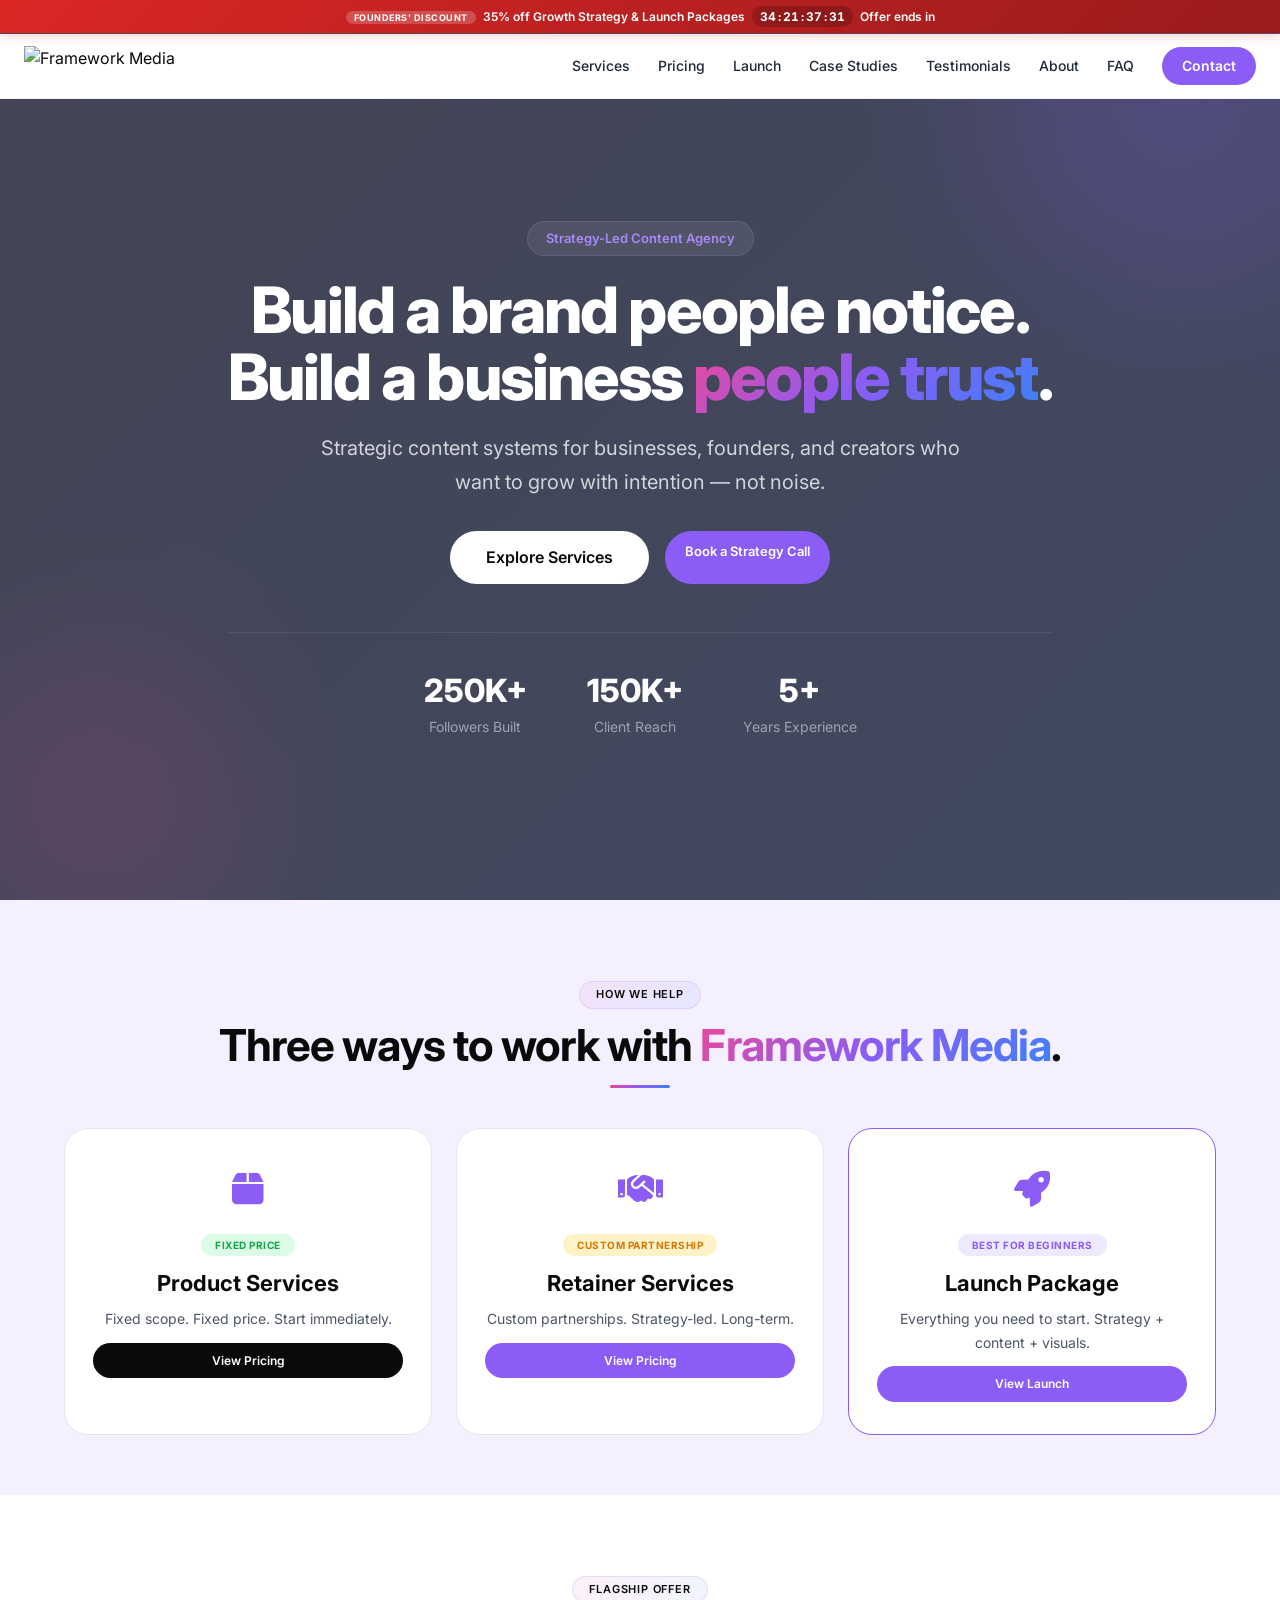
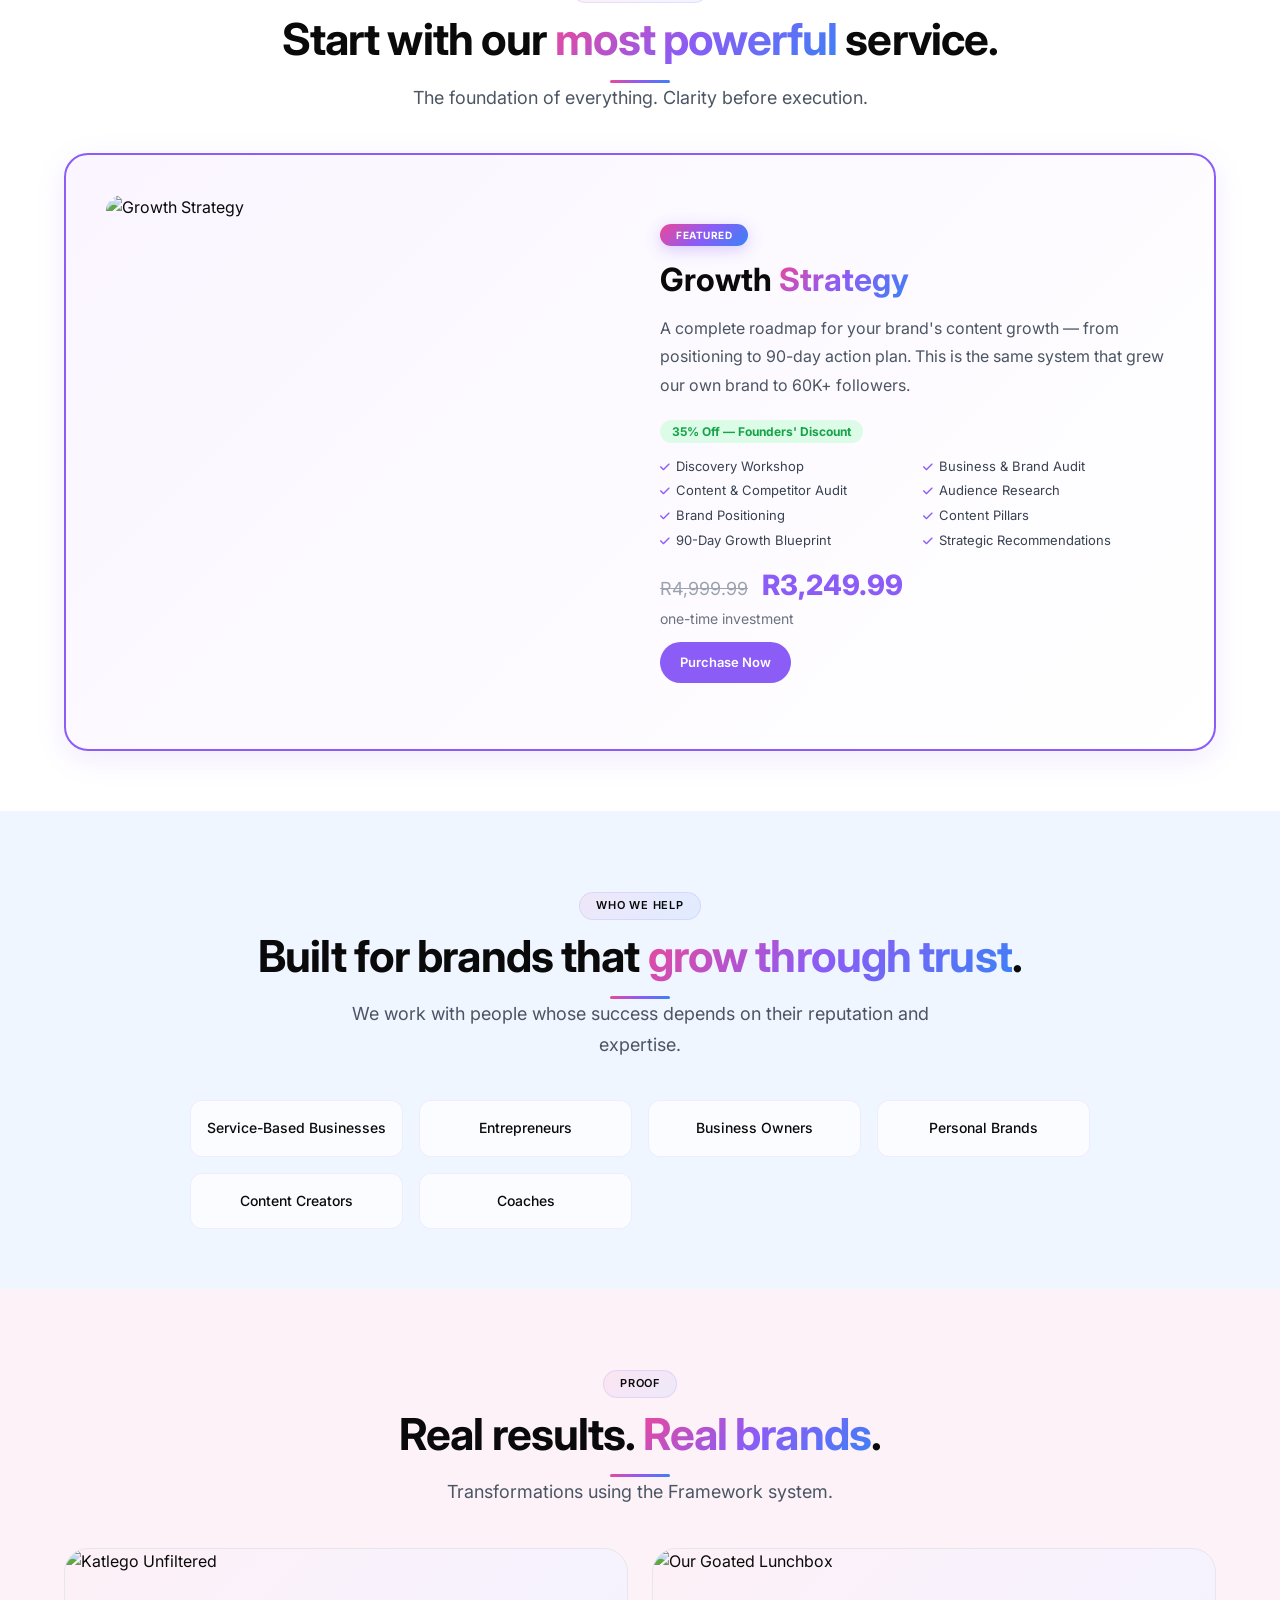
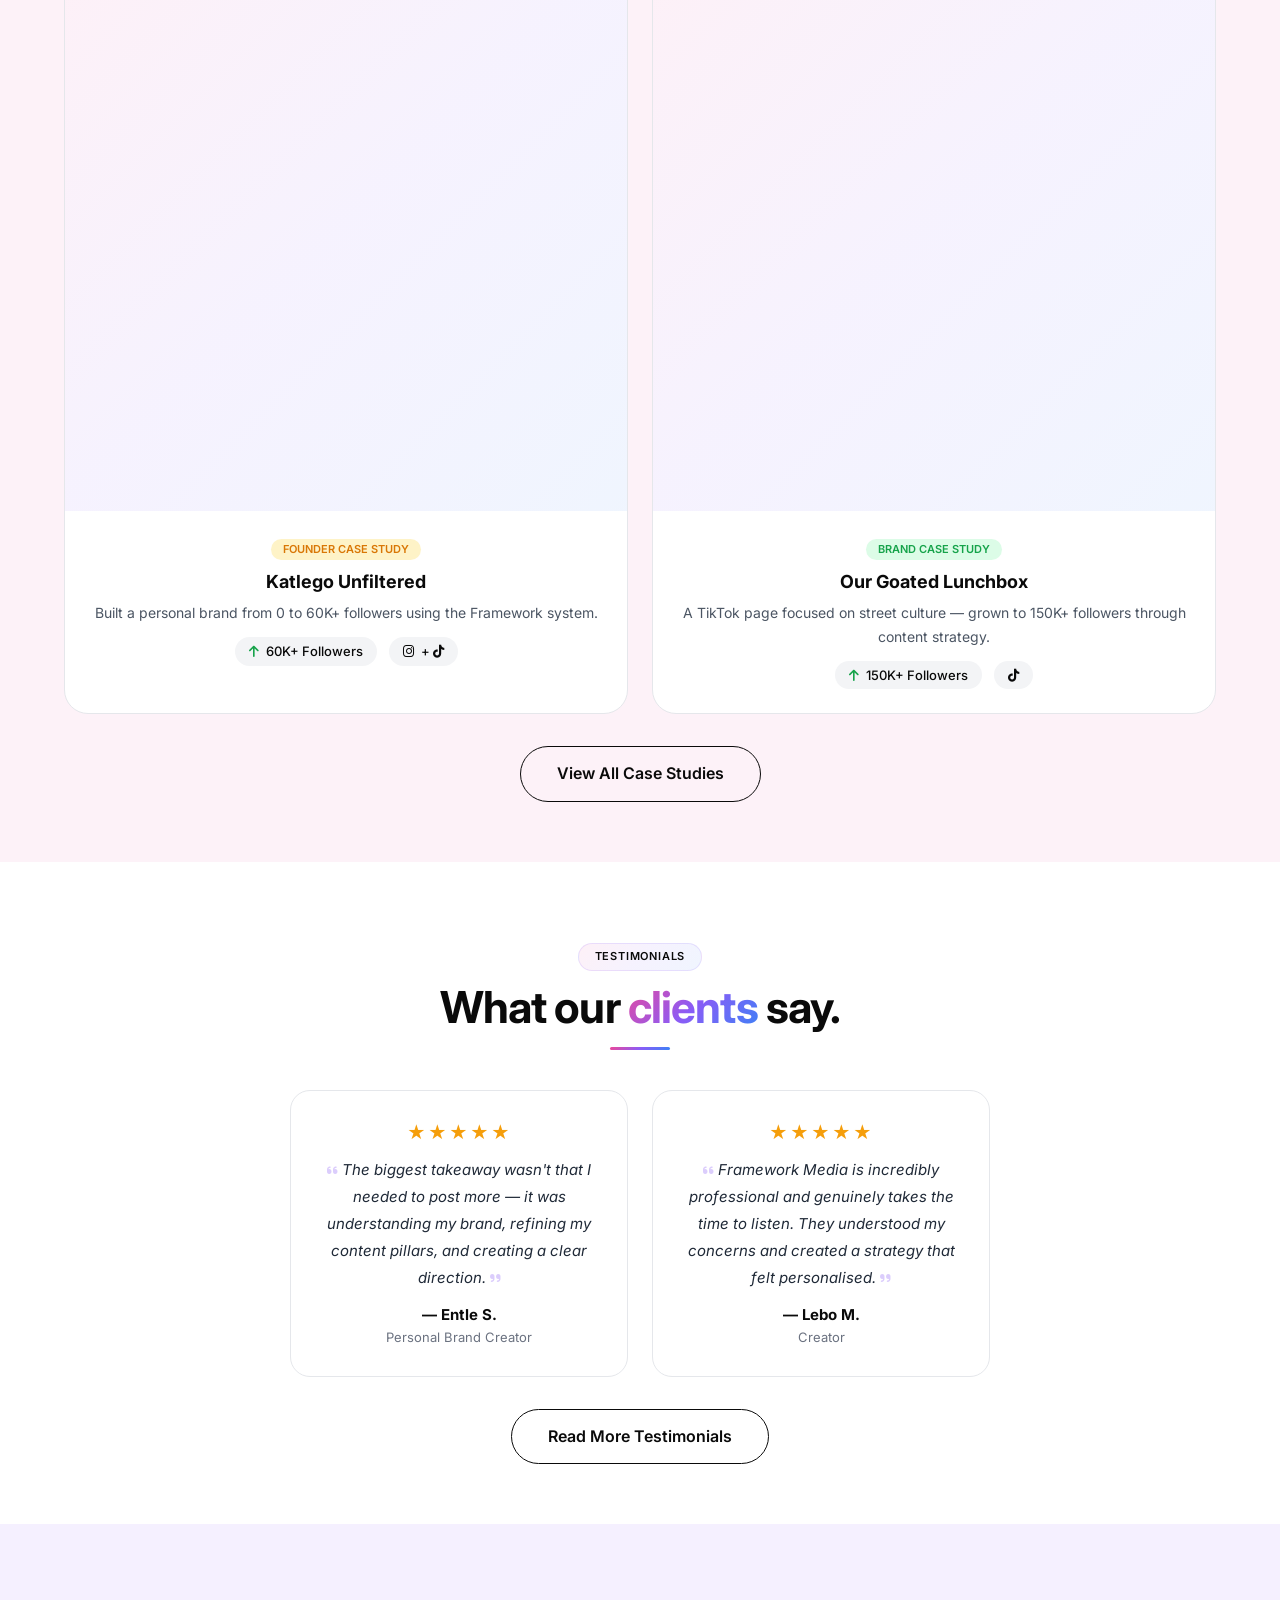
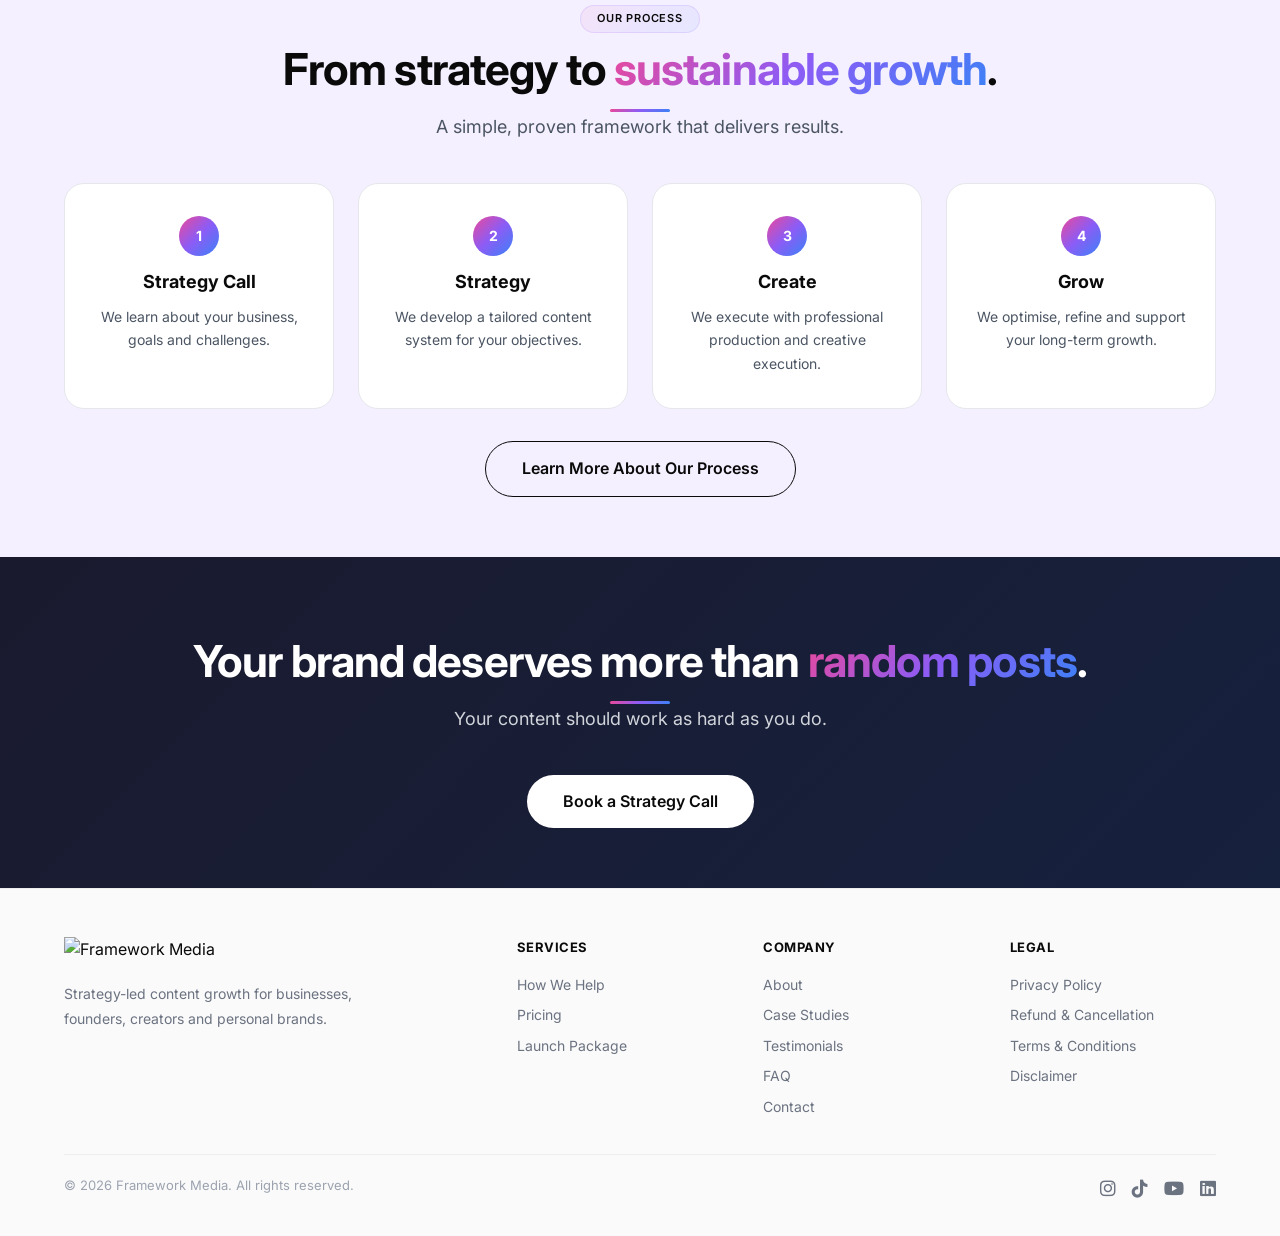
==== commit 3009cee9: "Update index.html" ====
--- a/index.html
+++ b/index.html
@@ -908,7 +908,7 @@
 
             <div class="flagship-section reveal">
                 <div class="flagship-image">
-                    <img src="images/flagship.jpeg" alt="Growth Strategy" />
+                    <img src="images/flagship.jpg" alt="Growth Strategy" />
                 </div>
                 <div class="flagship-content">
                     <span class="flagship-badge">Featured</span>
@@ -926,7 +926,7 @@
                         <span><i class="fas fa-check"></i> Strategic Recommendations</span>
                     </div>
                     <div class="price">
-                        <span class="original">R5,000</span> R3,249.99
+                        <span class="original">R4,999.99</span> R3,249.99
                     </div>
                     <div class="price-sub">one-time investment</div>
                     <a href="product-services.html#growth-strategy" class="btn-purple" style="display:inline-block;">Purchase Now</a>
